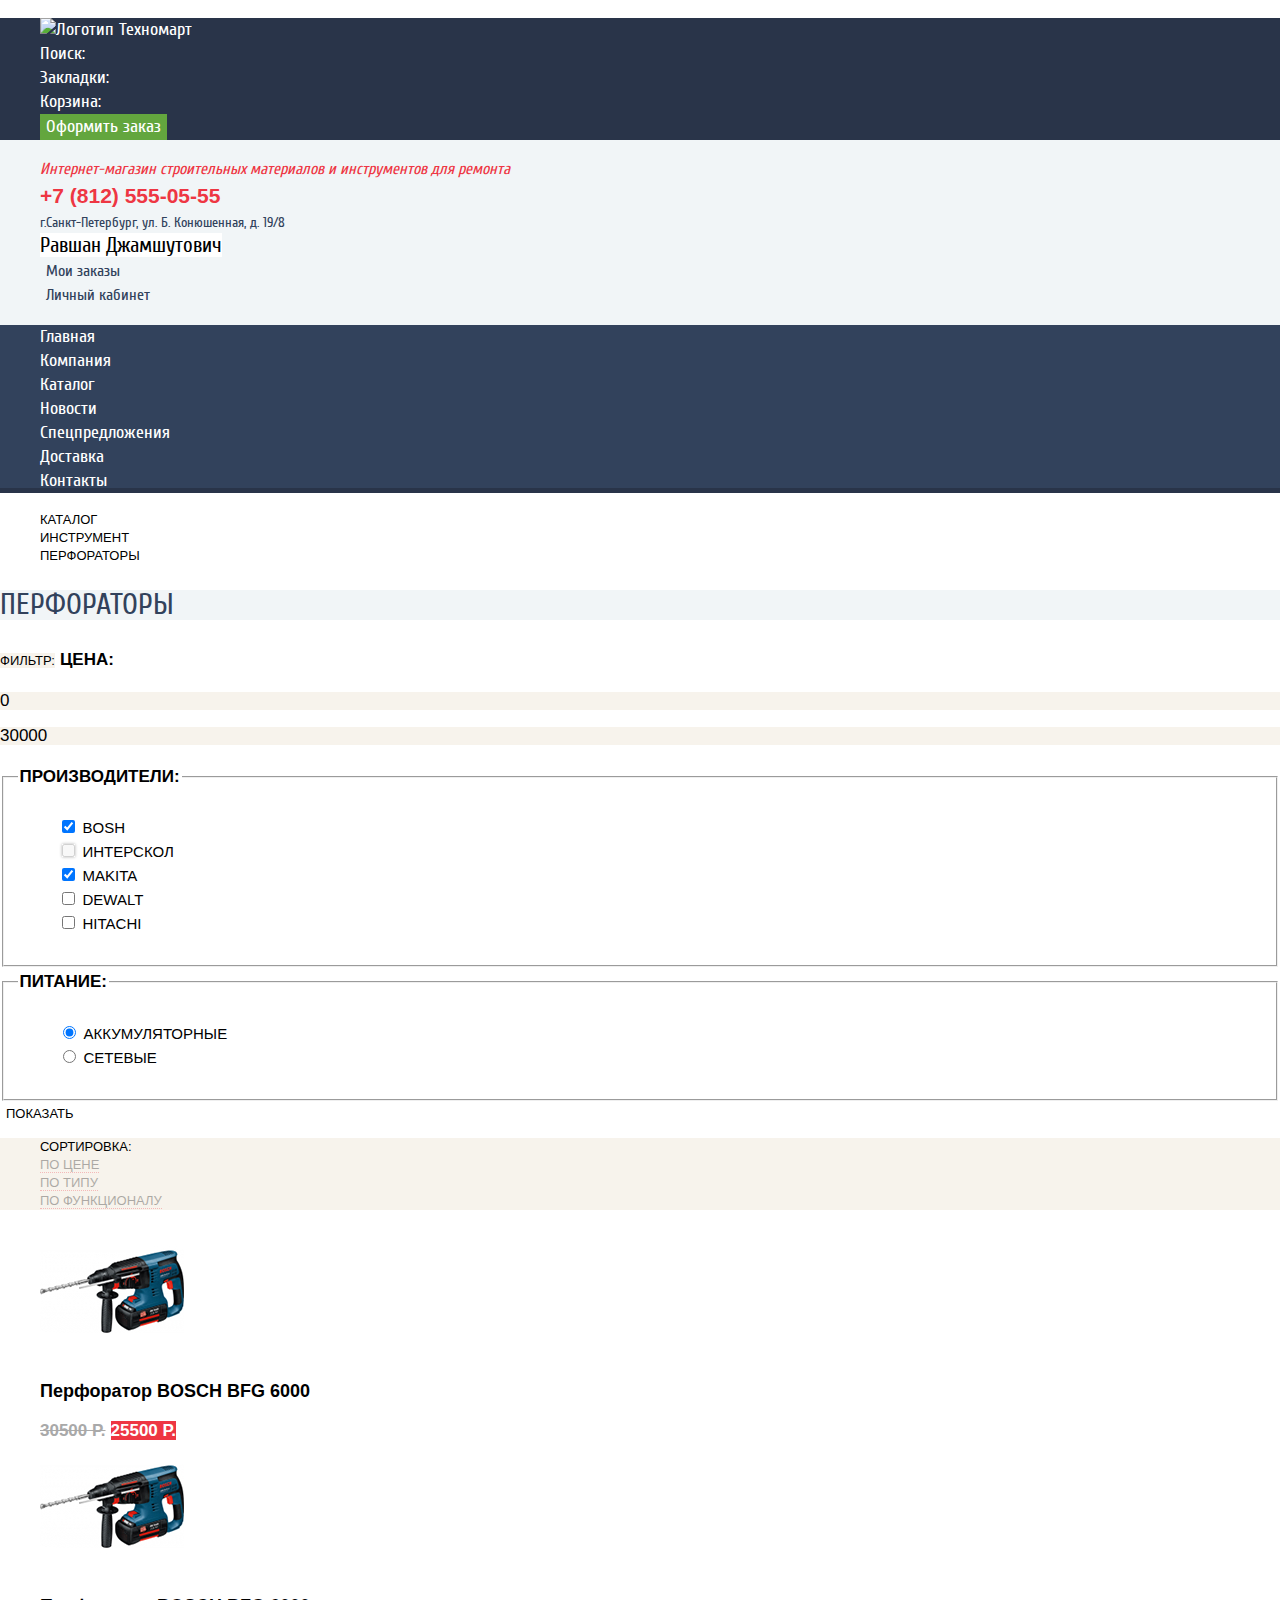
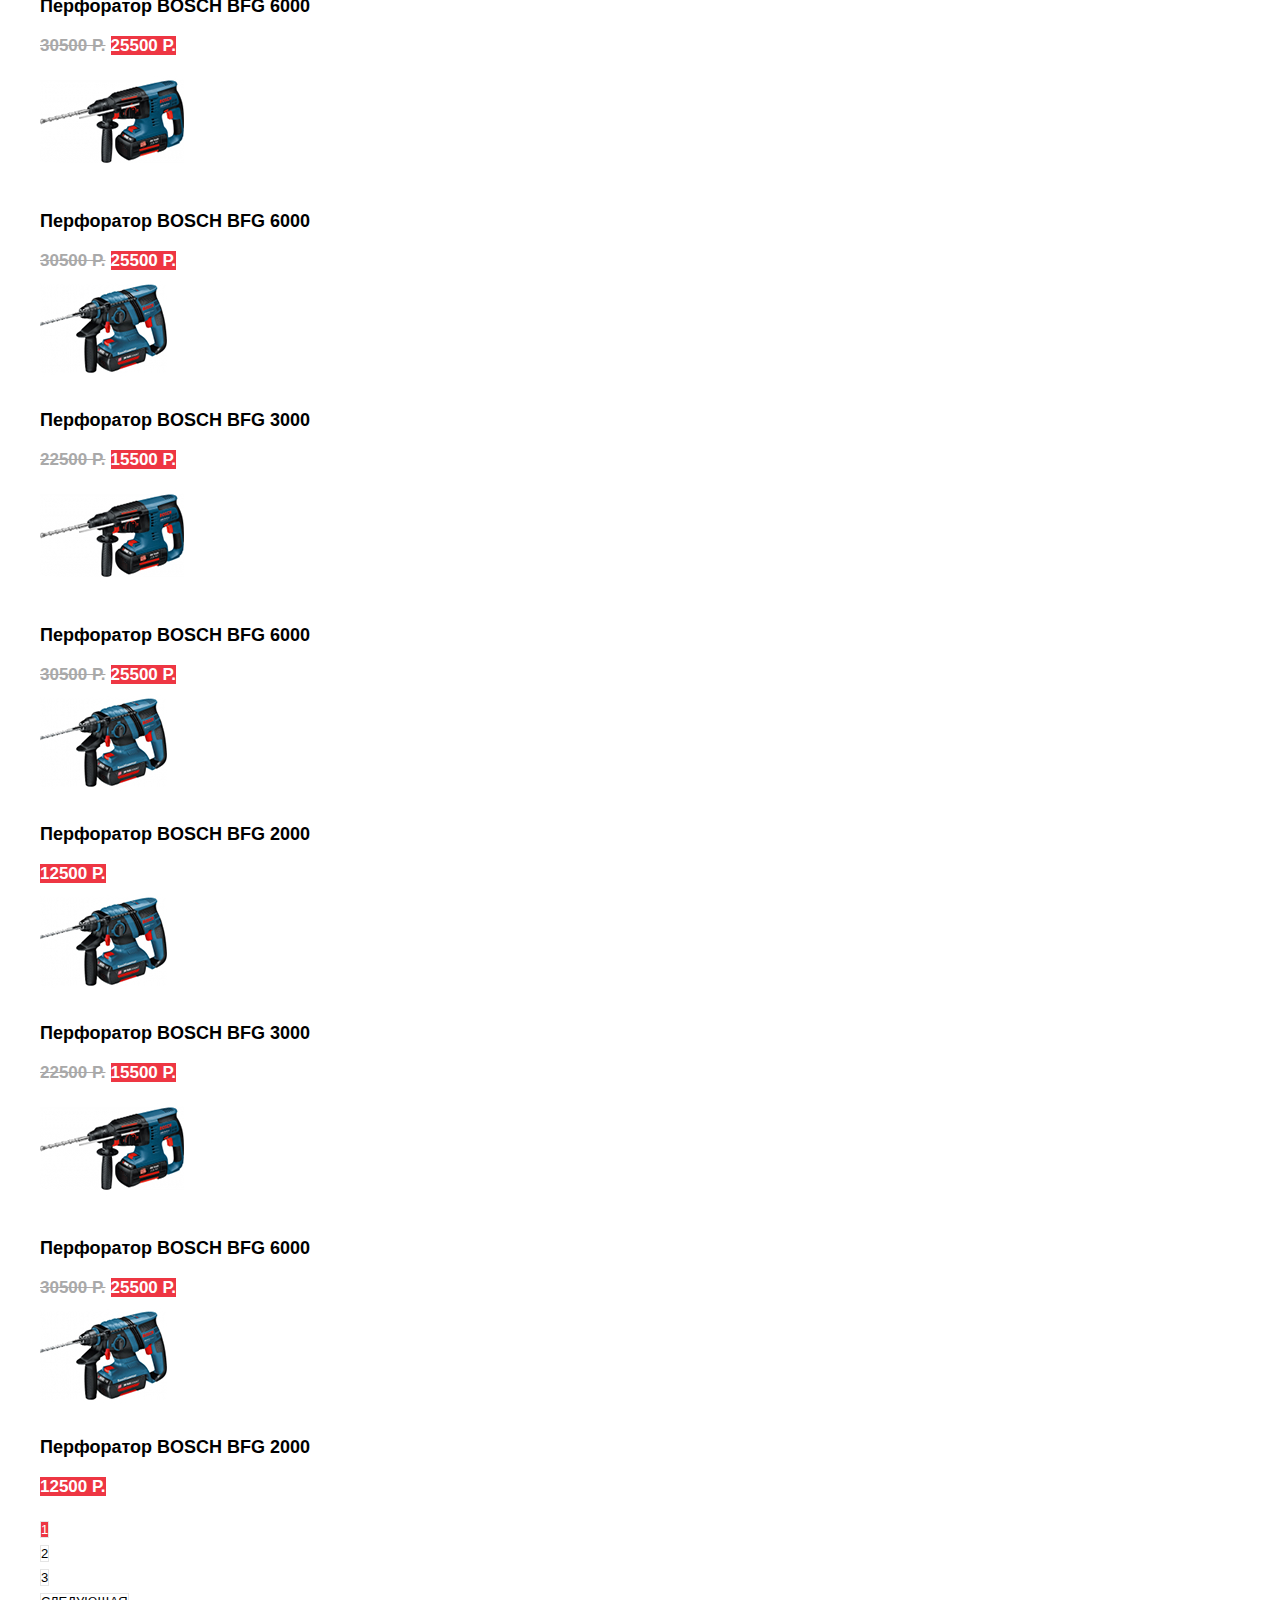
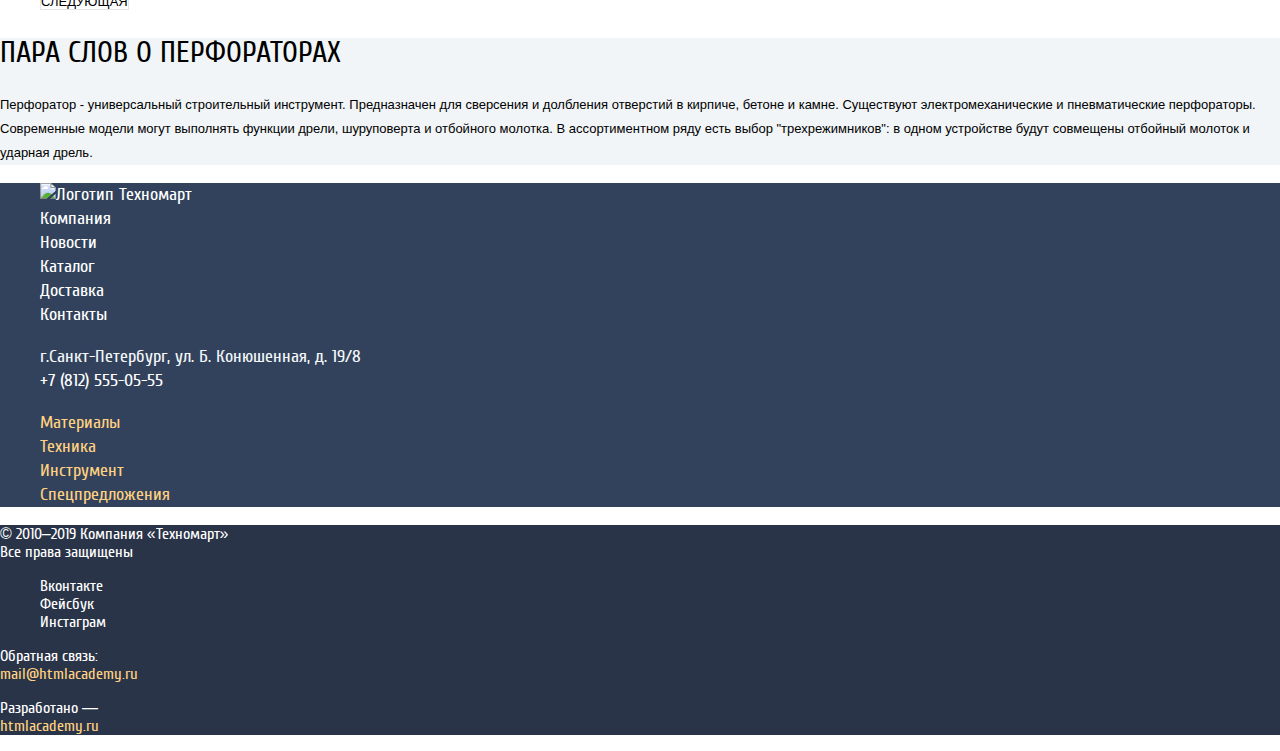
==== catalog.html @ b8cb2d2c "Добавляет классы и стилизирует страницы" ====
<!DOCTYPE html>
<html lang="ru">
	<head>
		<meta charset="utf-8">
		<title>Техномарт</title>
		<link rel="icon" href="favicon.ico">
		<link rel="icon" href="img/favicon/icon.svg" type="image/svg+xml">
		<link rel="apple-touch-icon" href="img/favicon/180.png">
		<link rel="manifest" href="manifest.webmanifest">
		<link rel="normalize.css" href="css/normalize.css">
		<link rel="stylesheet" href="css/style.css">	
	</head>
	<body class="page-body">
		<header class="main-header">
			<nav class="main-navigation">
				<ul>
					<li><a class="main-header-logo" href="index.html">
					<img src="https://via.placeholder.com/150x100" width="150" height="100" alt="Логотип Техномарт"></a></li>
					<li class="search">Поиск:</li>
					<li><a class="bookmarks" href="#">Закладки:</a></li>
					<li><a class="cart" href="#">Корзина:</a></li>
					<li><button class="checkout" type="button">Оформить заказ</button></li>
				</ul>
			</nav>
			<section>
				<ul>
					<li class="lead">Интернет-магазин строительных материалов и инструментов для ремонта</li>
					<li class="header-adress"><a class="contacts-phone" href="tel:+78125550555">+7 (812) 555-05-55</a><br>
					г.Санкт-Петербург, ул. Б. Конюшенная, д. 19/8</li>
					<li><span class="name">Равшан Джамшутович</span></li>
					<li><button class="menu-user" type="button">Мои заказы</button></li>
					<li><button class="menu-user" type="button">Личный кабинет</button></li>
				</ul>
			</section>
			<nav class="site-navigation">
				<ul>
					<li><a href="index.html">Главная</a></li>
					<li><a href="#">Компания</a></li>
					<li><a href="catalog.html">Каталог</a></li>
					<li><a href="#">Новости</a></li>
					<li><a href="#">Спецпредложения</a></li>
					<li><a href="#">Доставка</a></li>
					<li><a href="#">Контакты</a></li>	
				</ul>
			</nav> 		
		</header>
		<main>
			<ul class="breadcrumbs">
				<li><a href="index.html"></a></li>
				<li><a href="catalog.html">Каталог</a></li>
				<li><a href="catalog.html">Инструмент</a></li>
				<li>Перфораторы</li>
			</ul>
			<h2 class="breadcrumbs-heading">Перфораторы</h2>
			<section class="filter">
				<span class="filter-name">Фильтр:</span>
				<span class="filter-heading">Цена:</span>
			   
				<p class="filter-price-scale">0</p>
				<p class="filter-price-scale">30000</p>
				<form class="filter" method="get" action="https://echo.htmlacademy.ru">
					<fieldset>
						<legend class="filter-heading">Производители:</legend>
						<ul>
							<li class="filter-option filter-checkbox">
								<input class="filter-input-checkbox filter-input" type="checkbox" name="bosh" id="filter-bosh" checked>
								<label for="filter-bosh">Bosh</label>
							</li>
							<li class="filter-option filter-checkbox">
								<input class="filter-input-checkbox filter-input" disabled type="checkbox" name="interscol" id="filter-interscol">
								<label for="filter-interscol">Интерскол</label>
							</li>
							<li class="filter-option filter-checkbox">
								<input class="filter-input-checkbox filter-input" type="checkbox" name="makita" id="filter-makita" checked>
								<label for="filter-makita">Makita</label>
							</li>
							<li class="filter-option filter-checkbox">
								<input class="filter-input-checkbox filter-input" type="checkbox" name="dewalt" id="filter-dewalt">
								<label for="filter-dewalt">Dewalt</label>
							</li>
							<li class="filter-option filter-checkbox">
								<input class="filter-input-checkbox filter-input" type="checkbox" name="hitachi" id="filter-hitachi">
								<label for="filter-hitachi">Hitachi</label>
							</li>
						</ul>
					</fieldset>
					<fieldset>
						<legend class="filter-heading">Питание:</legend>
						<ul>
							<li class="filter-option filter-radio">
								<input class="filter-input-radio filter-input" type="radio" name="power" value="battery" id="filter-battery" checked>
								<label for="filter-battery">Аккумуляторные</label>
							</li>
							<li class="filter-option filter-radio">
								<input class="filter-input-radio filter-input" type="radio" name="power" value="mains-supply" id="filter-mains-supply">
								<label for="filter-mains-supply">Сетевые</label>
							</li>
						</ul>
					</fieldset>
					<button class="show-button" type="submit">Показать</button>
				</form> 
			</section>
			<section>
				<ul class="sorting">		
					<li><span>Сортировка:</span></li>
					<li><span class="sorting-price">По цене</span></li>
					<li><span class="sorting-type">По типу</span></li>
					<li><span class="sorting-type">По функционалу</span></li>
				</ul>
				<ul class="icon-list">
					<li class="icon-item">
						<a href="#">
							<img src="img/content/pb6000.jpg" width="144" height="128" alt="Перфоратор BOSCH  BFG 6000">
						</a>
						<p>Перфоратор BOSCH BFG 6000</p>
						<span class="price-old">30500 Р.</span>
						<span class="price-new">25500 Р.</span>
					</li>
					<li class="icon-item">
						<a href="#">
							<img src="img/content/pb6000.jpg" width="144" height="128" alt="Перфоратор BOSCH  BFG 6000">
						</a>
						<p>Перфоратор BOSCH BFG 6000</p>
						<span class="price-old">30500 Р.</span>
						<span class="price-new">25500 Р.</span>
					</li>		
					<li class="icon-item">
						<a href="#">
							<img src="img/content/pb6000.jpg" width="144" height="128" alt="Перфоратор BOSCH  BFG 6000">
						</a>
						<p>Перфоратор BOSCH BFG 6000</p>
						<span class="price-old">30500 Р.</span>
						<span class="price-new">25500 Р.</span>
					</li>
					<li class="icon-item">
						<a href="#">
							<img src="img/content/pb3000.jpg" width="127" height="112" alt="Перфоратор BOSCH  BFG 3000">
						</a>
						<p>Перфоратор BOSCH BFG 3000</p>
						<span class="price-old">22500 Р.</span>
						<span class="price-new">15500 Р.</span>
					</li>
					<li class="icon-item">
						<a href="#">
							<img src="img/content/pb6000.jpg" width="144" height="128" alt="Перфоратор BOSCH  BFG 6000">
						</a>
						<p>Перфоратор BOSCH BFG 6000</p>
						<span class="price-old">30500 Р.</span>
						<span class="price-new">25500 Р.</span>
					</li>
					<li class="icon-item">
						<a href="#">
							<img src="img/content/pb2000.jpg" width="127" height="112" alt="Перфоратор BOSCH  BFG 2000">
						</a>
						<p>Перфоратор BOSCH BFG 2000</p>
						<span class="price-new">12500 Р.</span>
					</li>
					<li class="icon-item">
						<a href="#">
							<img src="img/content/pb3000.jpg" width="127" height="112" alt="Перфоратор BOSCH  BFG 3000">
						</a>
						<p>Перфоратор BOSCH BFG 3000</p>
						<span class="price-old">22500 Р.</span>
						<span class="price-new">15500 Р.</span>
					</li>
					<li class="icon-item">
						<a href="#">
							<img src="img/content/pb6000.jpg" width="144" height="128" alt="Перфоратор BOSCH  BFG 6000">
						</a>
						<p>Перфоратор BOSCH BFG 6000</p>
						<span class="price-old">30500 Р.</span>
						<span class="price-new">25500 Р.</span>
					</li>
					<li class="icon-item">
						<a href="#">
							<img src="img/content/pb2000.jpg" width="127" height="112" alt="Перфоратор BOSCH  BFG 2000">
						</a>
						<p>Перфоратор BOSCH BFG 2000</p>
						<span class="price-new">12500 Р.</span>
					</li>
				</ul>
				<ul class="pagination">
					<li class="pagination-active"><a>1</a></li>
					<li><a href="#">2</a></li>
					<li><a href="#">3</a></li>
					<li><a href="#">Следующая</a></li>
				</ul>
			</section>
			<section class="features-perforator">
				<h2 class="features-item">Пара слов о перфораторах</h2>
				<p class="features-text">Перфоратор - универсальный строительный инструмент. Предназначен для сверсения и долбления отверстий в кирпиче, бетоне и камне. Существуют электромеханические и пневматические перфораторы. Современные модели могут выполнять функции дрели, шуруповерта и отбойного молотка. В ассортиментном ряду есть выбор "трехрежимников": в одном устройстве будут совмещены отбойный молоток и ударная дрель.</p>
			</section>	
		</main>  
		<footer class="main-footer">
			<section class="footer-menu">
				<ul class="footer-navigation">	
					<li><a class="main-header-logo" href="index.html"><img src="https://via.placeholder.com/150x100" width="150" height="100" alt="Логотип Техномарт"></a></li>
	 				<li><a href="#">Компания</a></li>
	 				<li><a href="#">Новости</a></li>
					<li><a href="catalog.html">Каталог</a></li>
					<li><a href="#">Доставка</a></li>
	 				<li><a href="#">Контакты</a></li>		
	 			</ul>		
				<ul class="footer-navigation">
					<li><p class="footer-adress">г.Санкт-Петербург, ул. Б. Конюшенная, д. 19/8<br>
						<a class="footer-phone" href="tel:+78125550555">+7 (812) 555-05-55</a></p></li>
					<li><a class="link-yellow" href="#">Материалы</a></li>
					<li><a class="link-yellow" href="#">Техника</a></li>
					<li><a class="link-yellow" href="#">Инструмент</a></li>		
					<li><a class="link-yellow" href="#">Спецпредложения</a></li>
				</ul>
			</section>
			<section class="footer-social">
				<p>© 2010–2019 Компания «Техномарт»<br> Все права защищены</p>	
				<ul>
					<li><a class="social-button" href="#">Вконтакте</a></li>
					<li><a class="social-button" href="#">Фейсбук</a></li>
					<li><a class="social-button" href="#">Инстаграм</a></li>
				</ul>
				<p>
					Обратная связь:<br>
					<a class="link-yellow" href="mail@htmlacademy.ru">mail@htmlacademy.ru</a>
				</p>
				<p>
					Разработано —<br>
					<a class="link-yellow" href="https://htmlacademy.ru">htmlacademy.ru</a>
				</p>
			</section>
		</footer>
	</body>
</html>
---- css/style.css ----
@font-face {
  font-family: "Cuprum";
  src: url("../fonts/cuprum.woff2") format("woff2"),
       url("../fonts/cuprum.woff") format("woff");
  font-weight: 400;
  font-style: normal;    
}

@font-face {
  font-family: "Cuprum";
  src: url("../fonts/cuprum-700.woff2") format("woff2"),
       url("../fonts/cuprum-700.woff") format("woff");
  font-weight: 700;
  font-style: normal;    
}

:root {
  --basic-black: #000000;
  --basic-white: #ffffff;
  --basic-gray: #888888;
  --basic-green: #63A63E;
  --basic-rose-red: #EE3643;
  --basic-blue: #3BBCE3;
  --basic-alice-blue: #F1F5F7;
  --basic-blue-blue: #293449;
  --light-gray: #C5C5C5; 
  --dark-blue-blue: #212A3A;
  --medium-blue-blue: #405069;
  --medium-blue: #32425C;
  --light-blue-blue: #C1C6CE;
  --light-brown: #FFD180;
  --medium-light-brown: #FFBF47;
  --medium-brown: #FFC047;
  --very-light-brown: #F9F5F0; 
  --very-brown: #F7F3EC;
  --medium-gray: #A9A9A9;
  --light-white: #F3F7F9;
  --dusty-rose: #DC91D8;
  --light-green: #8ED78F;

}

body {
  min-width: 960px;
  margin: 0;
  padding: 0;
  font-family: "Cuprum", Arial, sans-serif;
  font-size: 18px;
  line-height: 24px;
  font-weight: 400;
  color: var(--basic-black);
  background-color: var(--basic-white);
  background-image: url("../img/bg.jpg");
  background-position: top center;
  background-repeat: no-repeat;
}

a {
	text-decoration: none;
	color: var(--basic-white);
}

li {
  list-style: none;	
}

img {
  max-height: 100%;
  height: auto;
}

button {
  border: none;
  background-color: transparent;
  color: var(--basic-white);
  font-family: "Cuprum", Arial, sans-serif;
  font-size: 14px;
  line-height: 18px;
  text-transform: uppercase;
  font-weight: 400;
}

h2 {
  font-size: 30px;
  line-height: 30px;
  font-weight: 400;
  color: var(--medium-blue);
  text-transform: uppercase;
  
}

h3 {
  font-size: 24px;
  line-height: 30px;
  font-weight: 700;
  color: var(--basic-white);
}

h4 {
  font-size: 18px;
  line-height: 24px;
  font-weight: 400;
  color: var(--basic-white);
}

.checkout:hover {
  background-color: #5FBB2D;
}

.checkout:active {
  opacity: 0.5;
}

.lead {
  font-style: italic;
  font-size: 16px;
  line-height: 23px;
  color: var(--basic-rose-red);
}

.contacts-phone { 
  font-weight: 700;
  font-size: 21px;
  line-height: 30px;
  color: var(--basic-rose-red);
}

.header-adress {
  font-size: 14px;
  color: var(--medium-blue);
}

.login-link {
  font-size: 21px;
  line-height: 21px;
  color: var(--basic-black);
  text-transform: none; 
}

.carousel {
  text-transform: uppercase;
}

.icon-item p {
  font-family: "PT Sans", Arial, sans-serif;
  font-size: 18px;
  line-height: 20px;
  font-weight: 700;
  color: var(--basic-black);
}

.icon-item span {
  font-family: "PT Sans", Arial, sans-serif;
  font-size: 17px;
  line-height: 18px;
  font-weight: 700;
  text-transform: uppercase;
}

.price-old {
  color: var(--medium-gray);
  text-decoration-line: line-through;
}

.price-new {
  color: var(--basic-white);
  background-color: var(--basic-rose-red);
}

.features-perforator {
  background-color: var(--basic-alice-blue);
}

.features-item {
  color: var(--basic-black);
}

.features-text {
  font-family: "PT Sans", Arial, sans-serif;
  font-weight: 400;
  font-size: 13px;
  line-height: 24px;
  color: var(--basic-black);
}

.features-button button {
  font-weight: 700;
  font-size: 21px;
  line-height: 30px;
  text-transform: none;
  background-color: var(--medium-blue);
}

.features-button button:hover {
  background-color: var(--basic-blue-blue);
}

.features-button button:active {
  color: var(--medium-blue);
  background-color: var(--basic-white);
}

.features-item-item {
  color: var(--basic-black);
}

.footer-adress {
  color: var(--light-white);
}

.link-yellow {
  color: var(--light-brown);
}

.footer-social .link-yellow:hover {
  text-decoration: underline;
}

.footer-social .link-yellow:active {
  color: var(--basic-rose-red);
  text-decoration: none;
}

.footer-social {
  font-size: 16px;
  line-height: 18px;
  color: var(--basic-white);
  background-color: var(--basic-blue-blue);
}

.name {
  font-size: 21px;
  line-height: 21px;
  background-color: var(--basic-white);
}

.name:active {
color: var(--light-gray);
}

.menu-user {
  font-size: 16px;
  line-height: 18px;
  color: var(--medium-blue);
  text-transform: none;
}

.breadcrumbs a,
.breadcrumbs {
  font-family: "PT Sans", Arial, sans-serif;
  font-size: 13px;
  line-height: 18px;
  color: var(--basic-black);
  text-transform: uppercase;
}

.filter-name {
  font-family: "PT Sans", Arial, sans-serif;
  font-size: 13px;
  line-height: 18px;
  color: var(--basic-black);
  text-transform: uppercase;
  background-color: var(--very-brown);
}

.filter-heading {
  font-family: "PT Sans", Arial, sans-serif;
  font-weight: 700;
  font-size: 17px;
  line-height: 30px;
  color: var(--basic-black);
  text-transform: uppercase;
}

.filter-price-scale {
  font-family: "PT Sans", Arial, sans-serif;
  font-size: 17px;
  line-height: 18px;
  color: var(--basic-black);
  text-transform: uppercase;
  background-color: var(--very-brown)
}

.filter-option label {
  font-family: "PT Sans", Arial, sans-serif;
  font-size: 15px;
  line-height: 19px;
  color: var(--basic-black);
  text-transform: uppercase;
}

.show-button {
  font-family: "PT Sans", Arial, sans-serif;
  font-size: 13px;
  line-height: 18px;
  color: var(--basic-black);
  text-transform: uppercase;
}

.sorting {
  font-family: "PT Sans", Arial, sans-serif;
  font-size: 13px;
  line-height: 18px;
  color: var(--basic-black);
  text-transform: uppercase;
  background-color: var(--very-brown);
}

.sorting-price:hover,
.sorting-type:hover {
  color: var(--basic-black);
  border-bottom: 1px solid var(--basic-rose-red);
  opacity: 1;
}

.sorting-price:active,
.sorting-type:active {
  color: var(--basic-rose-red);
  opacity: 1;
}

.sorting-price,
.sorting-type {
  border-bottom: 1px dotted var(--basic-rose-red);
  opacity: 0.3;
}

.pagination a {
  font-family: "PT Sans", Arial, sans-serif;
  font-size: 13px;
  line-height: 18px;
  color: var(--basic-black);
  text-transform: uppercase;
  border: 1px solid #E5E5E5;

}

.pagination-active a {
  color: var(--basic-white);
  background-color: var(--basic-rose-red);

}

.pagination a:hover {
  border: 1px solid #C5C5C5
}

.pagination a:active {
  border: 1px solid var(--basic-rose-red);

}


.main-header {
  background-color: var(--basic-alice-blue);
}

.main-navigation {
  background-color: var(--basic-blue-blue);
}

.site-navigation {
  background-color: var(--medium-blue);
  box-shadow: inset 0px -5px 0px var(--basic-blue-blue);
}

.site-navigation a:hover {
  background-color: var(--basic-blue-blue);
}

.site-navigation a:active {
  opacity: 0.5;
}

.search {
  color: var(--basic-white);
}

.red-button {
  background-color: var(--basic-rose-red); 
}

.red-button:hover {
  background-color: #CA2C37; 
}

.avatar-list .red-button:hover {
  background-color: #CA2C37;
}

.red-button:active {
  background-color: #BA2732; 
}

.avatar-list .red-button:active {
  background-color: #BA2732;
}

.checkout {
  font-size: 18px;
  line-height: 24px;
  text-transform: none;
  background-color: var(--basic-green);
}

.avatar-list button {
  background-color: rgba(255, 255, 255, 0.3);
}

.avatar-list button:hover {
  background-color: rgba(197, 197, 197, 0.3);
}

.avatar-list button:active {
  background-color: rgba(169, 169, 169, 0.3);
}
.avatar-materials {
  background-color: var(--medium-light-brown);
}

.avatar-tool {
  background-color: var(--basic-blue);
}

.avatar-equipment {
  background-color: var(--dusty-rose);
}

.avatar-list .red-button {
  background-color: var(--basic-rose-red);
}

.avatar-perforators {
  background-color: rgba(0, 0, 0, 0.25);
}

.avatar-discounts {
  background-color: var(--light-green);
}

.avatar-delivery {
  background-color: var(--medium-light-brown);
}

.icon-head {
  background-color: var(--very-light-brown);
}

.features-list {
  background-color: var(--basic-alice-blue); 
}

.footer-menu {
  background-color: var(--medium-blue);
}

.footer-menu a:hover {
  text-decoration: underline;
}

.footer-menu a:active {
  opacity: 0.5;
  text-decoration: none;
}

.footer-navigation .footer-phone:hover,
.footer-navigation .footer-phone:active {
  text-decoration: none;
  opacity: 1;
}

.breadcrumbs-heading {
  background-color: var(--basic-alice-blue);
}

/*Style guide*/

.bookmarks:active,
.cart:active {
  background-color: #161D29;
  opacity: 0.5;
}

.features-text {
  font-family: "PT Sans", Arial, sans-serif;
  font-size: 13px;
  line-height: 24px;
  font-weight: 400;
}

.login-link {
  background: none;
  border: none;
}

.login-link:hover,
.menu-user:hover {
  color: var(--basic-rose-red);
}

.login-link:active,
.menu-user:active {
  color: var(--light-gray);
}

.icon-item:hover {
  box-shadow: 0 0 10px rgba(0,0,0,0.5);
}

.logo-list li:hover {
  box-shadow: 0 0 10px rgba(0,0,0,0.5);
}

.logo-list li:active {
  box-shadow: 0 0 10px rgba(0,0,0,0.5);
  opacity: 0.5;
}

input:disabled {
  background-color: : 1px solid #B5B5B5;
  box-shadow: 0 0 3px #B5B5B5;
}
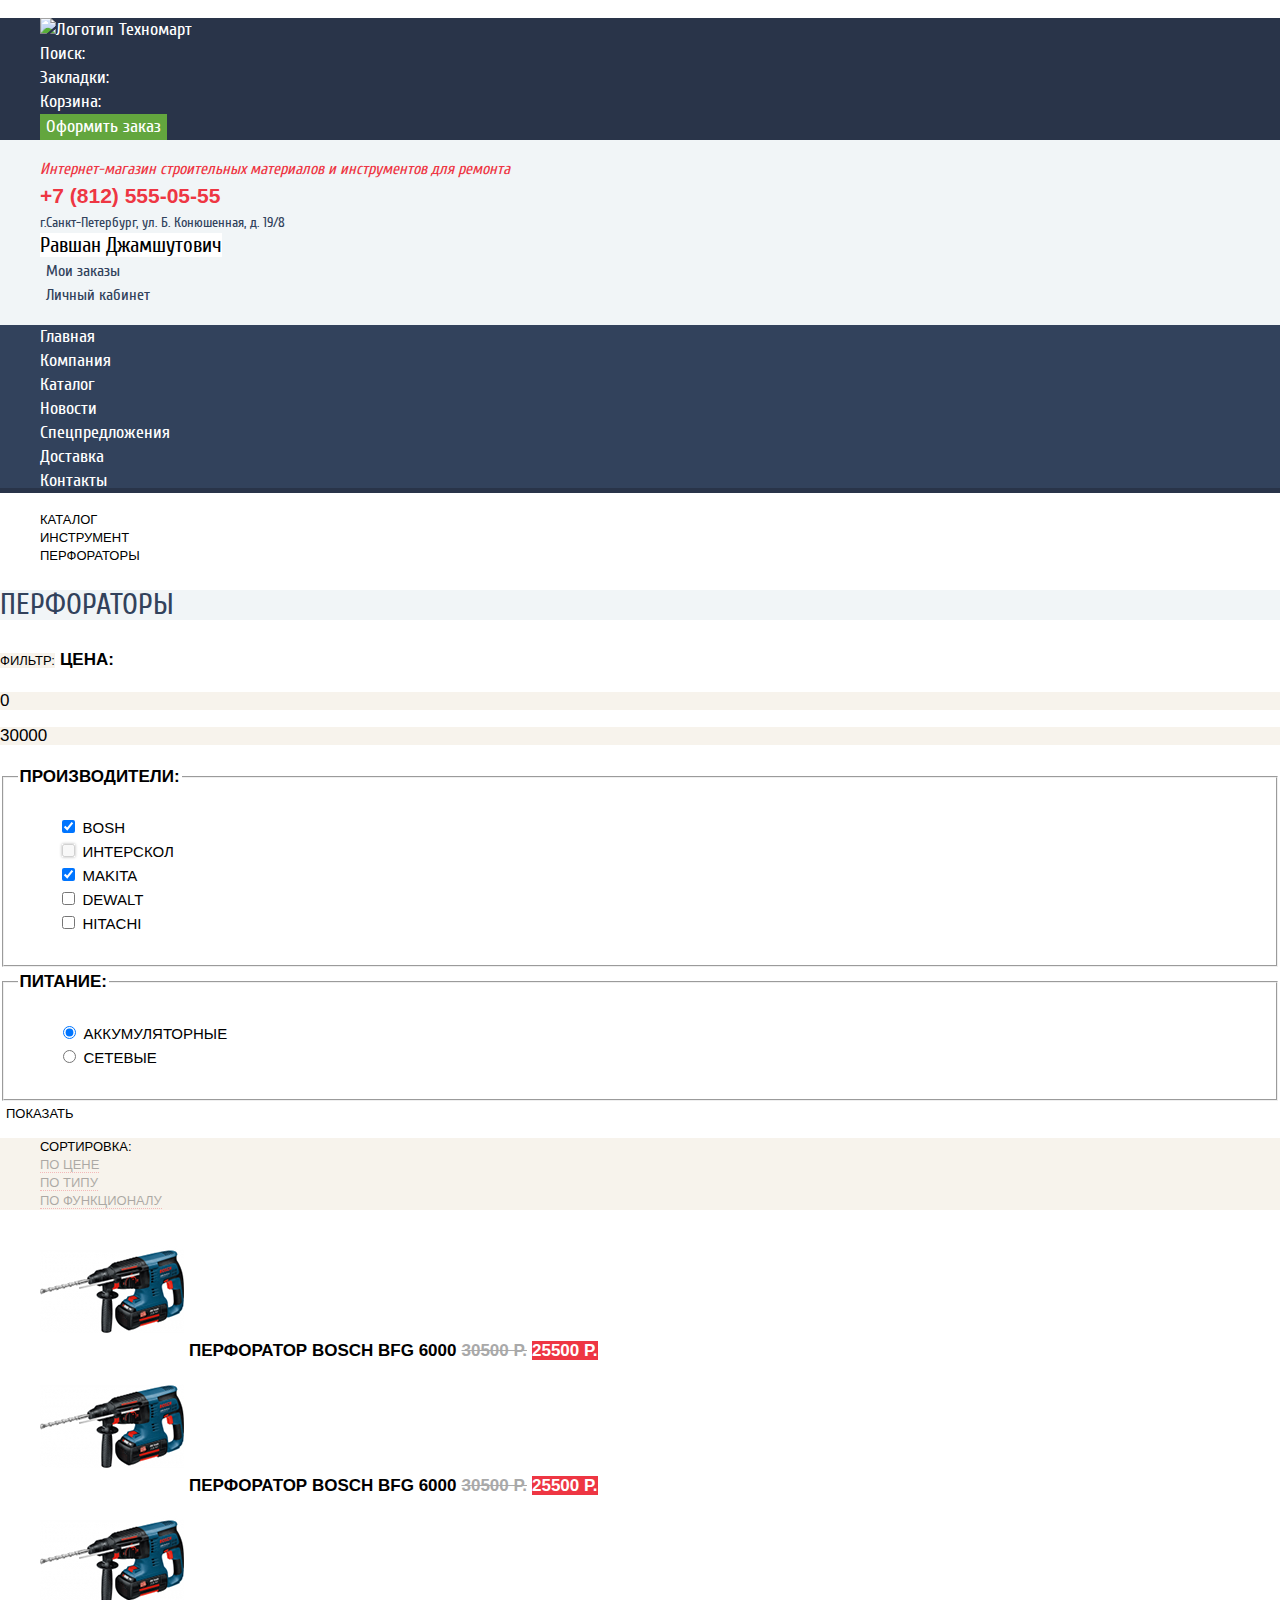
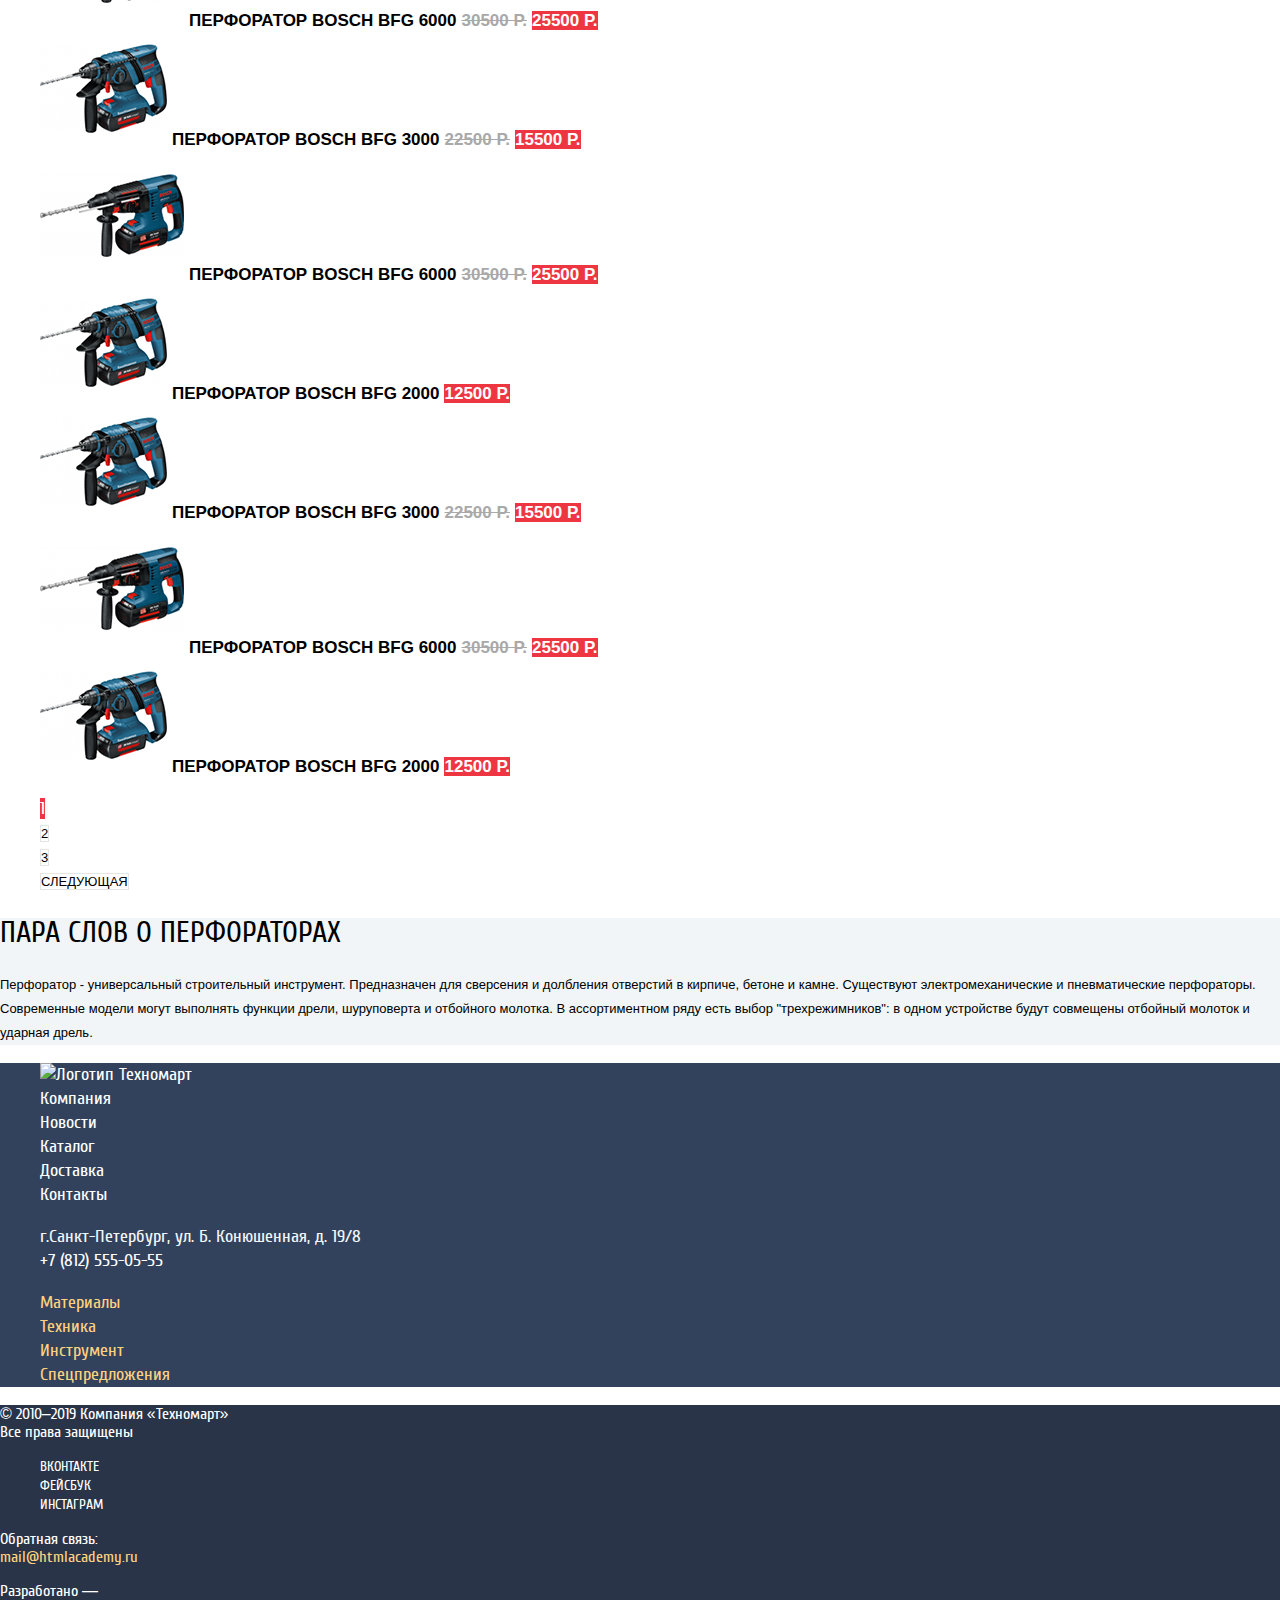
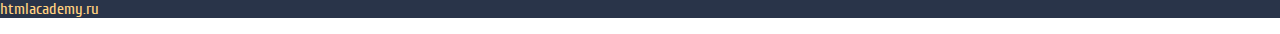
==== commit 57d001ec: "Правки задания №4" ====
--- a/catalog.html
+++ b/catalog.html
@@ -19,39 +19,39 @@
 					<li class="search">Поиск:</li>
 					<li><a class="bookmarks" href="#">Закладки:</a></li>
 					<li><a class="cart" href="#">Корзина:</a></li>
-					<li><button class="checkout" type="button">Оформить заказ</button></li>
+					<li><button class="checkout button" type="button">Оформить заказ</button></li>
 				</ul>
 			</nav>
 			<section>
 				<ul>
 					<li class="lead">Интернет-магазин строительных материалов и инструментов для ремонта</li>
-					<li class="header-adress"><a class="contacts-phone" href="tel:+78125550555">+7 (812) 555-05-55</a><br>
+					<li class="header-address"><a class="contacts-phone" href="tel:+78125550555">+7 (812) 555-05-55</a><br>
 					г.Санкт-Петербург, ул. Б. Конюшенная, д. 19/8</li>
 					<li><span class="name">Равшан Джамшутович</span></li>
-					<li><button class="menu-user" type="button">Мои заказы</button></li>
-					<li><button class="menu-user" type="button">Личный кабинет</button></li>
+					<li><button class="menu-user button" type="button">Мои заказы</button></li>
+					<li><button class="menu-user button" type="button">Личный кабинет</button></li>
 				</ul>
 			</section>
 			<nav class="site-navigation">
 				<ul>
-					<li><a href="index.html">Главная</a></li>
-					<li><a href="#">Компания</a></li>
-					<li><a href="catalog.html">Каталог</a></li>
-					<li><a href="#">Новости</a></li>
-					<li><a href="#">Спецпредложения</a></li>
-					<li><a href="#">Доставка</a></li>
-					<li><a href="#">Контакты</a></li>	
+					<li><a class="site-navigation-head" href="index.html">Главная</a></li>
+					<li><a class="site-navigation-head" href="#">Компания</a></li>
+					<li><a class="site-navigation-head" href="catalog.html">Каталог</a></li>
+					<li><a class="site-navigation-head" href="#">Новости</a></li>
+					<li><a class="site-navigation-head" href="#">Спецпредложения</a></li>
+					<li><a class="site-navigation-head" href="#">Доставка</a></li>
+					<li><a class="site-navigation-head" href="#">Контакты</a></li>	
 				</ul>
 			</nav> 		
 		</header>
 		<main>
 			<ul class="breadcrumbs">
-				<li><a href="index.html"></a></li>
-				<li><a href="catalog.html">Каталог</a></li>
-				<li><a href="catalog.html">Инструмент</a></li>
+				<li><a class="breadcrumbs-items" href="index.html"></a></li>
+				<li><a class="breadcrumbs-items" href="catalog.html">Каталог</a></li>
+				<li><a class="breadcrumbs-items" href="catalog.html">Инструмент</a></li>
 				<li>Перфораторы</li>
 			</ul>
-			<h2 class="breadcrumbs-heading">Перфораторы</h2>
+			<h2 class="breadcrumbs-heading heading-second">Перфораторы</h2>
 			<section class="filter">
 				<span class="filter-name">Фильтр:</span>
 				<span class="filter-heading">Цена:</span>
@@ -97,7 +97,7 @@
 							</li>
 						</ul>
 					</fieldset>
-					<button class="show-button" type="submit">Показать</button>
+					<button class="show-button button" type="submit">Показать</button>
 				</form> 
 			</section>
 			<section>
@@ -109,122 +109,104 @@
 				</ul>
 				<ul class="icon-list">
 					<li class="icon-item">
-						<a href="#">
-							<img src="img/content/pb6000.jpg" width="144" height="128" alt="Перфоратор BOSCH - BFG 6000">
-						</a>
-						<p>Перфоратор BOSCH BFG 6000</p>
-						<span class="price-old">30500 Р.</span>
-						<span class="price-new">25500 Р.</span>
-					</li>
-					<li class="icon-item">
-						<a href="#">
-							<img src="img/content/pb6000.jpg" width="144" height="128" alt="Перфоратор BOSCH - BFG 6000">
-						</a>
-						<p>Перфоратор BOSCH BFG 6000</p>
+							<img src="img/content/pb6000.jpg" width="144" height="128" alt="Перфоратор BOSCH + BFG 6000">
+						<span class="icon-title">Перфоратор BOSCH BFG 6000</span>
+						<span class="price-old">30500 Р.</span>
+						<span class="price-new">25500 Р.</span>
+					</li>
+					<li class="icon-item">
+							<img src="img/content/pb6000.jpg" width="144" height="128" alt="Перфоратор BOSCH + BFG 6000">
+						<span class="icon-title">Перфоратор BOSCH BFG 6000</span>
 						<span class="price-old">30500 Р.</span>
 						<span class="price-new">25500 Р.</span>
 					</li>		
 					<li class="icon-item">
-						<a href="#">
-							<img src="img/content/pb6000.jpg" width="144" height="128" alt="Перфоратор BOSCH - BFG 6000">
-						</a>
-						<p>Перфоратор BOSCH BFG 6000</p>
-						<span class="price-old">30500 Р.</span>
-						<span class="price-new">25500 Р.</span>
-					</li>
-					<li class="icon-item">
-						<a href="#">
+							<img src="img/content/pb6000.jpg" width="144" height="128" alt="Перфоратор BOSCH + BFG 6000">
+						<span class="icon-title">Перфоратор BOSCH BFG 6000</span>
+						<span class="price-old">30500 Р.</span>
+						<span class="price-new">25500 Р.</span>
+					</li>
+					<li class="icon-item">
 							<img src="img/content/pb3000.jpg" width="127" height="112" alt="Перфоратор BOSCH   BFG 3000">
-						</a>
-						<p>Перфоратор BOSCH BFG 3000</p>
+						<span class="icon-title">Перфоратор BOSCH BFG 3000</span>
 						<span class="price-old">22500 Р.</span>
 						<span class="price-new">15500 Р.</span>
 					</li>
 					<li class="icon-item">
-						<a href="#">
-							<img src="img/content/pb6000.jpg" width="144" height="128" alt="Перфоратор BOSCH - BFG 6000">
-						</a>
-						<p>Перфоратор BOSCH BFG 6000</p>
-						<span class="price-old">30500 Р.</span>
-						<span class="price-new">25500 Р.</span>
-					</li>
-					<li class="icon-item">
-						<a href="#">
+							<img src="img/content/pb6000.jpg" width="144" height="128" alt="Перфоратор BOSCH + BFG 6000">
+						<span class="icon-title">Перфоратор BOSCH BFG 6000</span>
+						<span class="price-old">30500 Р.</span>
+						<span class="price-new">25500 Р.</span>
+					</li>
+					<li class="icon-item">
 							<img src="img/content/pb2000.jpg" width="127" height="112" alt="Перфоратор BOSCH   BFG 2000">
-						</a>
-						<p>Перфоратор BOSCH BFG 2000</p>
+						<span class="icon-title">Перфоратор BOSCH BFG 2000</span>
 						<span class="price-new">12500 Р.</span>
 					</li>
 					<li class="icon-item">
-						<a href="#">
 							<img src="img/content/pb3000.jpg" width="127" height="112" alt="Перфоратор BOSCH   BFG 3000">
-						</a>
-						<p>Перфоратор BOSCH BFG 3000</p>
+						<span class="icon-title">Перфоратор BOSCH BFG 3000</span>
 						<span class="price-old">22500 Р.</span>
 						<span class="price-new">15500 Р.</span>
 					</li>
 					<li class="icon-item">
-						<a href="#">
-							<img src="img/content/pb6000.jpg" width="144" height="128" alt="Перфоратор BOSCH - BFG 6000">
-						</a>
-						<p>Перфоратор BOSCH BFG 6000</p>
-						<span class="price-old">30500 Р.</span>
-						<span class="price-new">25500 Р.</span>
-					</li>
-					<li class="icon-item">
-						<a href="#">
+							<img src="img/content/pb6000.jpg" width="144" height="128" alt="Перфоратор BOSCH + BFG 6000">
+						<span class="icon-title">Перфоратор BOSCH BFG 6000</span>
+						<span class="price-old">30500 Р.</span>
+						<span class="price-new">25500 Р.</span>
+					</li>
+					<li class="icon-item">
 							<img src="img/content/pb2000.jpg" width="127" height="112" alt="Перфоратор BOSCH   BFG 2000">
-						</a>
-						<p>Перфоратор BOSCH BFG 2000</p>
+						<span class="icon-title">Перфоратор BOSCH BFG 2000</span>
 						<span class="price-new">12500 Р.</span>
 					</li>
 				</ul>
 				<ul class="pagination">
-					<li class="pagination-active"><a>1</a></li>
-					<li><a href="#">2</a></li>
-					<li><a href="#">3</a></li>
-					<li><a href="#">Следующая</a></li>
+					<li><a class="pagination-active">1</a></li>
+					<li><a class="pagination-page" href="#">2</a></li>
+					<li><a class="pagination-page" href="#">3</a></li>
+					<li><a class="pagination-page" href="#">Следующая</a></li>
 				</ul>
 			</section>
 			<section class="features-perforator">
-				<h2 class="features-item">Пара слов о перфораторах</h2>
+				<h2 class="features-item heading-second">Пара слов о перфораторах</h2>
 				<p class="features-text">Перфоратор - универсальный строительный инструмент. Предназначен для сверсения и долбления отверстий в кирпиче, бетоне и камне. Существуют электромеханические и пневматические перфораторы. Современные модели могут выполнять функции дрели, шуруповерта и отбойного молотка. В ассортиментном ряду есть выбор "трехрежимников": в одном устройстве будут совмещены отбойный молоток и ударная дрель.</p>
 			</section>	
 		</main>  
 		<footer class="main-footer">
 			<section class="footer-menu">
 				<ul class="footer-navigation">	
-					<li><a class="main-header-logo" href="index.html"><img src="https://via.placeholder.com/150x100" width="150" height="100" alt="Логотип Техномарт"></a></li>
-	 				<li><a href="#">Компания</a></li>
-	 				<li><a href="#">Новости</a></li>
-					<li><a href="catalog.html">Каталог</a></li>
-					<li><a href="#">Доставка</a></li>
-	 				<li><a href="#">Контакты</a></li>		
+					<li><a class="main-header-logo footer-menu-link" href="index.html"><img src="https://via.placeholder.com/150x100" width="150" height="100" alt="Логотип Техномарт"></a></li>
+	 				<li><a class="footer-menu-link" href="#">Компания</a></li>
+	 				<li><a class="footer-menu-link" href="#">Новости</a></li>
+					<li><a class="footer-menu-link" href="catalog.html">Каталог</a></li>
+					<li><a class="footer-menu-link" href="#">Доставка</a></li>
+	 				<li><a class="footer-menu-link" href="#">Контакты</a></li>		
 	 			</ul>		
 				<ul class="footer-navigation">
-					<li><p class="footer-adress">г.Санкт-Петербург, ул. Б. Конюшенная, д. 19/8<br>
-						<a class="footer-phone" href="tel:+78125550555">+7 (812) 555-05-55</a></p></li>
-					<li><a class="link-yellow" href="#">Материалы</a></li>
-					<li><a class="link-yellow" href="#">Техника</a></li>
-					<li><a class="link-yellow" href="#">Инструмент</a></li>		
-					<li><a class="link-yellow" href="#">Спецпредложения</a></li>
+					<li><p class="footer-address">г.Санкт-Петербург, ул. Б. Конюшенная, д. 19/8<br>
+						<a class="footer-phone footer-menu-link" href="tel:+78125550555">+7 (812) 555-05-55</a></p></li>
+					<li><a class="link-yellow footer-menu-link" href="#">Материалы</a></li>
+					<li><a class="link-yellow footer-menu-link" href="#">Техника</a></li>
+					<li><a class="link-yellow footer-menu-link" href="#">Инструмент</a></li>		
+					<li><a class="link-yellow footer-menu-link" href="#">Спецпредложения</a></li>
 				</ul>
 			</section>
 			<section class="footer-social">
 				<p>© 2010–2019 Компания «Техномарт»<br> Все права защищены</p>	
 				<ul>
-					<li><a class="social-button" href="#">Вконтакте</a></li>
-					<li><a class="social-button" href="#">Фейсбук</a></li>
-					<li><a class="social-button" href="#">Инстаграм</a></li>
+					<li><a class="social-button button" href="#">Вконтакте</a></li>
+					<li><a class="social-button button" href="#">Фейсбук</a></li>
+					<li><a class="social-button button" href="#">Инстаграм</a></li>
 				</ul>
 				<p>
 					Обратная связь:<br>
--- a/css/style.css
+++ b/css/style.css
@@ -69,7 +69,7 @@
   height: auto;
 }
 
-button {
+.button {
   border: none;
   background-color: transparent;
   color: var(--basic-white);
@@ -80,7 +80,7 @@
   font-weight: 400;
 }
 
-h2 {
+.heading-second {
   font-size: 30px;
   line-height: 30px;
   font-weight: 400;
@@ -89,14 +89,14 @@
   
 }
 
-h3 {
+.heading-third {
   font-size: 24px;
   line-height: 30px;
   font-weight: 700;
   color: var(--basic-white);
 }
 
-h4 {
+.heading-fourth {
   font-size: 18px;
   line-height: 24px;
   font-weight: 400;
@@ -125,7 +125,7 @@
   color: var(--basic-rose-red);
 }
 
-.header-adress {
+.header-address {
   font-size: 14px;
   color: var(--medium-blue);
 }
@@ -141,7 +141,7 @@
   text-transform: uppercase;
 }
 
-.icon-item p {
+.icon-title {
   font-family: "PT Sans", Arial, sans-serif;
   font-size: 18px;
   line-height: 20px;
@@ -204,7 +204,7 @@
   color: var(--basic-black);
 }
 
-.footer-adress {
+.footer-address {
   color: var(--light-white);
 }
 
@@ -245,7 +245,7 @@
   text-transform: none;
 }
 
-.breadcrumbs a,
+.breadcrumbs-items,
 .breadcrumbs {
   font-family: "PT Sans", Arial, sans-serif;
   font-size: 13px;
@@ -325,7 +325,7 @@
   opacity: 0.3;
 }
 
-.pagination a {
+.pagination-page {
   font-family: "PT Sans", Arial, sans-serif;
   font-size: 13px;
   line-height: 18px;
@@ -335,21 +335,30 @@
 
 }
 
-.pagination-active a {
+.pagination-active {
   color: var(--basic-white);
   background-color: var(--basic-rose-red);
-
-}
-
-.pagination a:hover {
-  border: 1px solid #C5C5C5
-}
-
-.pagination a:active {
+}
+
+.pagination-active:hover {
+  border: 1px solid #C5C5C5;
+  color: var(--basic-black);
+  background-color: var(--basic-white);
+}
+
+.pagination-active:active {
+  border: 1px solid #EE3643;
+  color: var(--basic-black);
+  background-color: var(--basic-white);
+}
+
+.pagination-page:hover {
+  border: 1px solid #C5C5C5;
+}
+
+.pagination-page:active {
   border: 1px solid var(--basic-rose-red);
-
-}
-
+}
 
 .main-header {
   background-color: var(--basic-alice-blue);
@@ -364,11 +373,11 @@
   box-shadow: inset 0px -5px 0px var(--basic-blue-blue);
 }
 
-.site-navigation a:hover {
+.site-navigation-head:hover {
   background-color: var(--basic-blue-blue);
 }
 
-.site-navigation a:active {
+.site-navigation-head:active {
   opacity: 0.5;
 }
 
@@ -403,15 +412,15 @@
   background-color: var(--basic-green);
 }
 
-.avatar-list button {
+.avatar-list {
   background-color: rgba(255, 255, 255, 0.3);
 }
 
-.avatar-list button:hover {
+.avatar-list:hover {
   background-color: rgba(197, 197, 197, 0.3);
 }
 
-.avatar-list button:active {
+.avatar-list:active {
   background-color: rgba(169, 169, 169, 0.3);
 }
 .avatar-materials {
@@ -454,11 +463,11 @@
   background-color: var(--medium-blue);
 }
 
-.footer-menu a:hover {
+.footer-menu-link:hover {
   text-decoration: underline;
 }
 
-.footer-menu a:active {
+.footer-menu-link:active {
   opacity: 0.5;
   text-decoration: none;
 }
@@ -504,14 +513,14 @@
 }
 
 .icon-item:hover {
+  box-shadow:0 0 3px 3px rgba(0,0,0,0.5);
+}
+
+.logo-list:hover {
   box-shadow: 0 0 10px rgba(0,0,0,0.5);
 }
 
-.logo-list li:hover {
-  box-shadow: 0 0 10px rgba(0,0,0,0.5);
-}
-
-.logo-list li:active {
+.logo-list:active {
   box-shadow: 0 0 10px rgba(0,0,0,0.5);
   opacity: 0.5;
 }
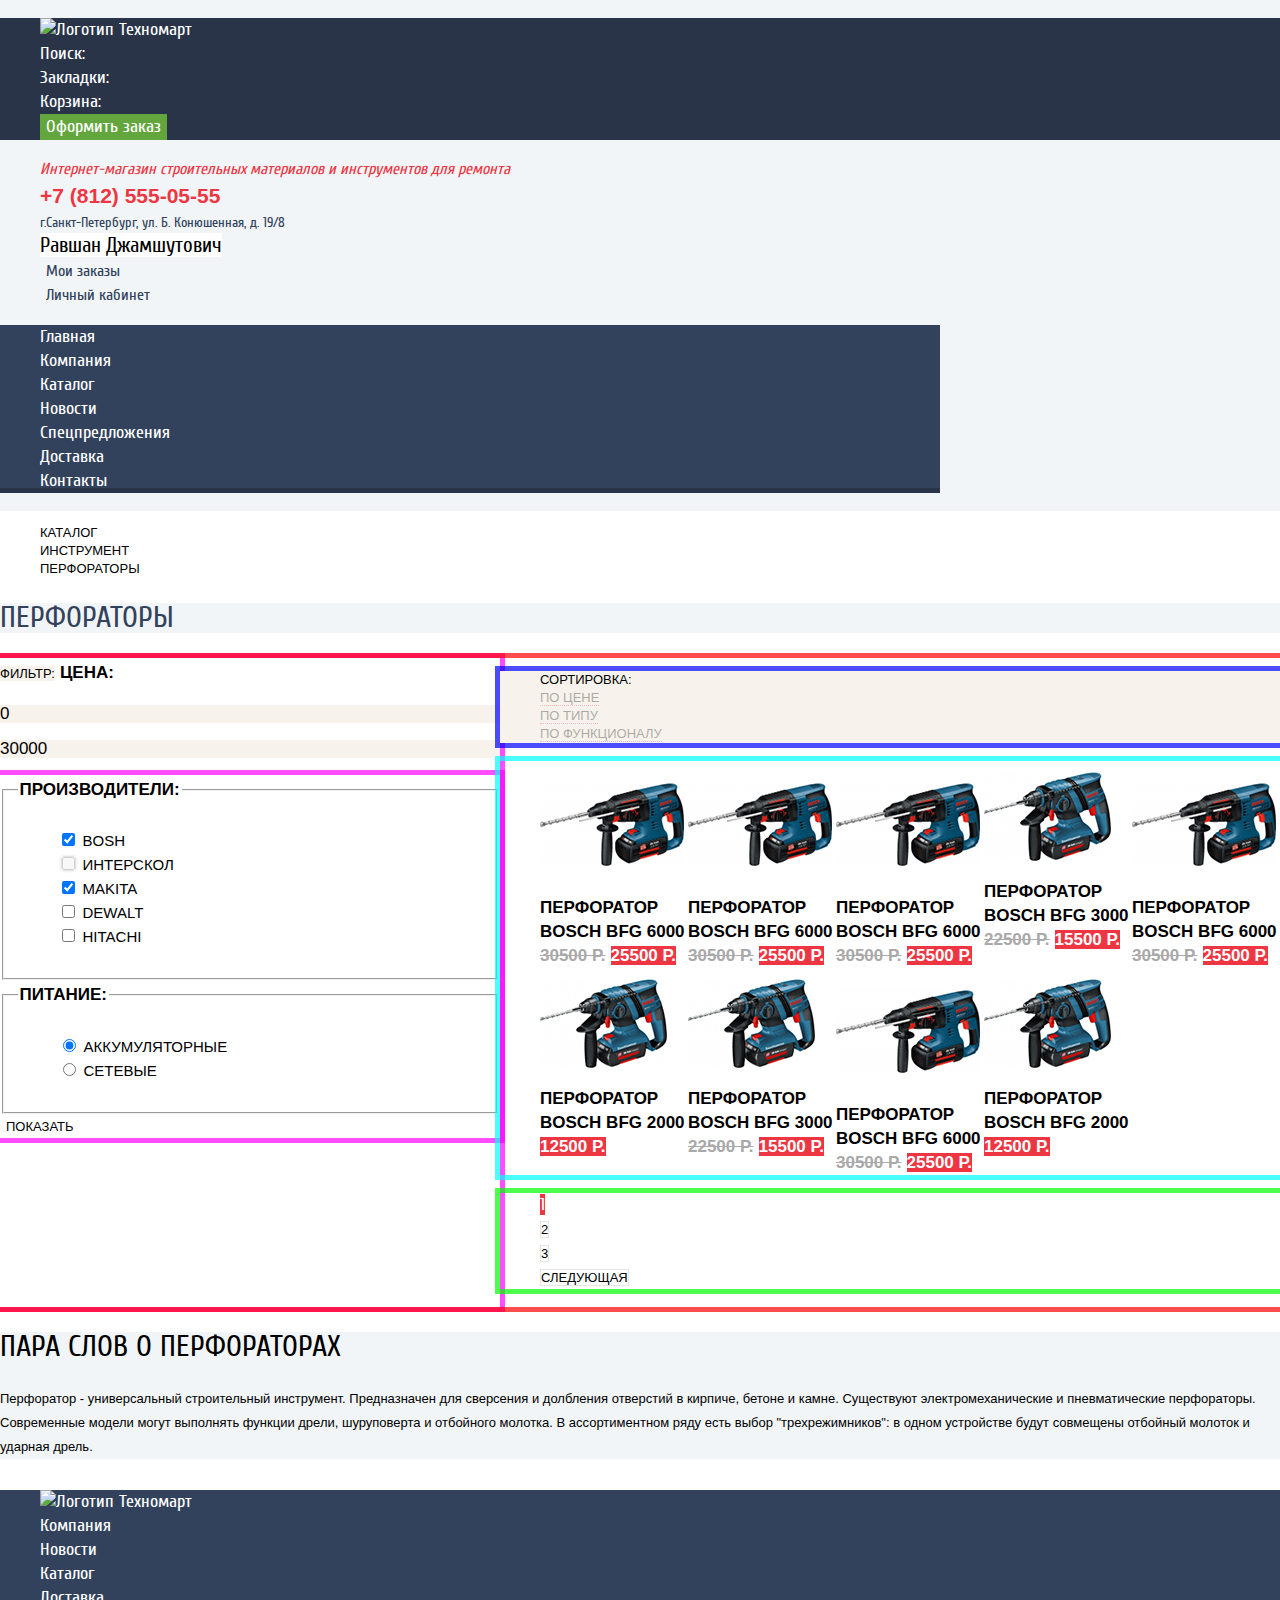
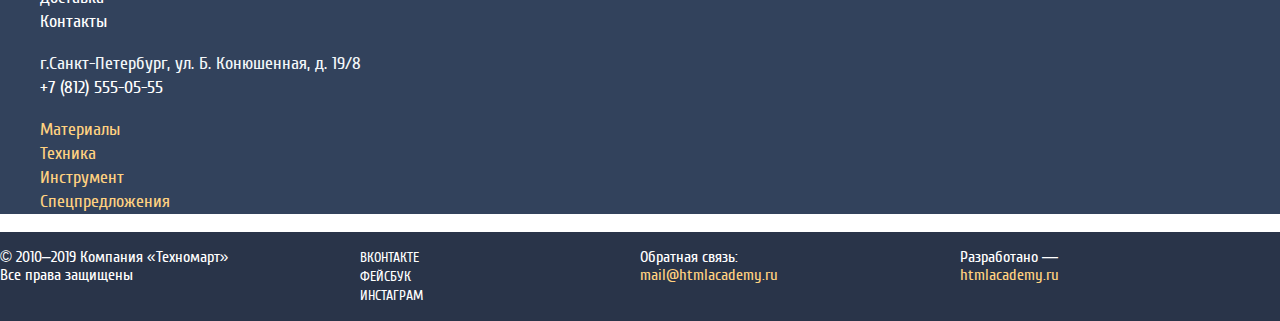
==== commit 11f50186: "Сетка на гридах главная страница" ====
--- a/catalog.html
+++ b/catalog.html
@@ -52,10 +52,11 @@
 				<li>Перфораторы</li>
 			</ul>
 			<h2 class="breadcrumbs-heading heading-second">Перфораторы</h2>
+			
+			<div class="catalog-filter">
 			<section class="filter">
 				<span class="filter-name">Фильтр:</span>
 				<span class="filter-heading">Цена:</span>
-			   
 				<p class="filter-price-scale">0</p>
 				<p class="filter-price-scale">30000</p>
 				<form class="filter" method="get" action="https://echo.htmlacademy.ru">
@@ -177,6 +178,7 @@
 					<li><a class="pagination-page" href="#">Следующая</a></li>
 				</ul>
 			</section>
+			</div>
 			<section class="features-perforator">
 				<h2 class="features-item heading-second">Пара слов о перфораторах</h2>
 				<p class="features-text">Перфоратор - универсальный строительный инструмент. Предназначен для сверсения и долбления отверстий в кирпиче, бетоне и камне. Существуют электромеханические и пневматические перфораторы. Современные модели могут выполнять функции дрели, шуруповерта и отбойного молотка. В ассортиментном ряду есть выбор "трехрежимников": в одном устройстве будут совмещены отбойный молоток и ударная дрель.</p>
--- a/css/style.css
+++ b/css/style.css
@@ -50,9 +50,11 @@
   font-weight: 400;
   color: var(--basic-black);
   background-color: var(--basic-white);
-  background-image: url("../img/bg.jpg");
-  background-position: top center;
-  background-repeat: no-repeat;
+  
+  min-height: 100%;
+  display: grid;
+  grid-template-rows: min-content 1fr min-content;
+
 }
 
 a {
@@ -67,6 +69,12 @@
 img {
   max-height: 100%;
   height: auto;
+}
+
+/*GriD*/
+
+.page {
+  height: 100%
 }
 
 .button {
@@ -368,9 +376,103 @@
   background-color: var(--basic-blue-blue);
 }
 
+/* Grid for index */
+                      .icon-head {
+                        display: grid;
+                        grid-template-columns: 1fr 1fr;
+                      }
+
+                      .red-button {
+                        margin: 20px;
+                      }
+
+
+                      .icon-list {
+                        display: grid;
+                        grid-template-columns: 1fr 1fr 1fr 1fr 1fr;
+                      }
+
+                      .icon-logo-list ul {
+                        display: grid;
+                        grid-template-columns: 1fr 1fr 1fr 1fr 1fr 1fr 1fr 1fr;
+                      }
+
+.features-list {
+  display: grid;
+  grid-template-columns: 1fr 1fr;  
+}
+
+.service {
+}
+
+.delivery {
+ }
+
+.container-contacts {
+  display: grid;
+  grid-template-columns: 1fr 1fr;
+}
+
+.contacts { 
+}
+
+.contacts-office {  
+}
+
+.footer-social {
+  display: grid;
+  grid-template-columns: 1fr 1fr 1fr 1fr;
+}
+
+.social-button button {
+}
+
+.link-yellow {
+}
+
+/* Grid for catalog */
+
+.catalog-filter {
+  display: grid;
+  grid-template-columns: 500px 1fr;
+  align-content: start;
+  outline: 5px solid rgba(255, 0, 0, 0.7);
+  
+}
+
+.filter {
+
+  outline: 5px solid rgba(255, 0, 255, 0.7);
+   
+}
+
+.icon-list {
+  outline: 5px solid rgba(0, 255, 255, 0.7);
+  
+}
+
+.sorting {
+  outline: 5px solid rgba(0, 0, 255, 0.7);
+
+
+}
+
+.pagination {
+  outline: 5px solid rgba(0, 255, 0, 0.7);
+   
+}
+
+
+
+
+
+
+
+
 .site-navigation {
   background-color: var(--medium-blue);
   box-shadow: inset 0px -5px 0px var(--basic-blue-blue);
+  width: 940px;
 }
 
 .site-navigation-head:hover {
@@ -490,13 +592,6 @@
   opacity: 0.5;
 }
 
-.features-text {
-  font-family: "PT Sans", Arial, sans-serif;
-  font-size: 13px;
-  line-height: 24px;
-  font-weight: 400;
-}
-
 .login-link {
   background: none;
   border: none;
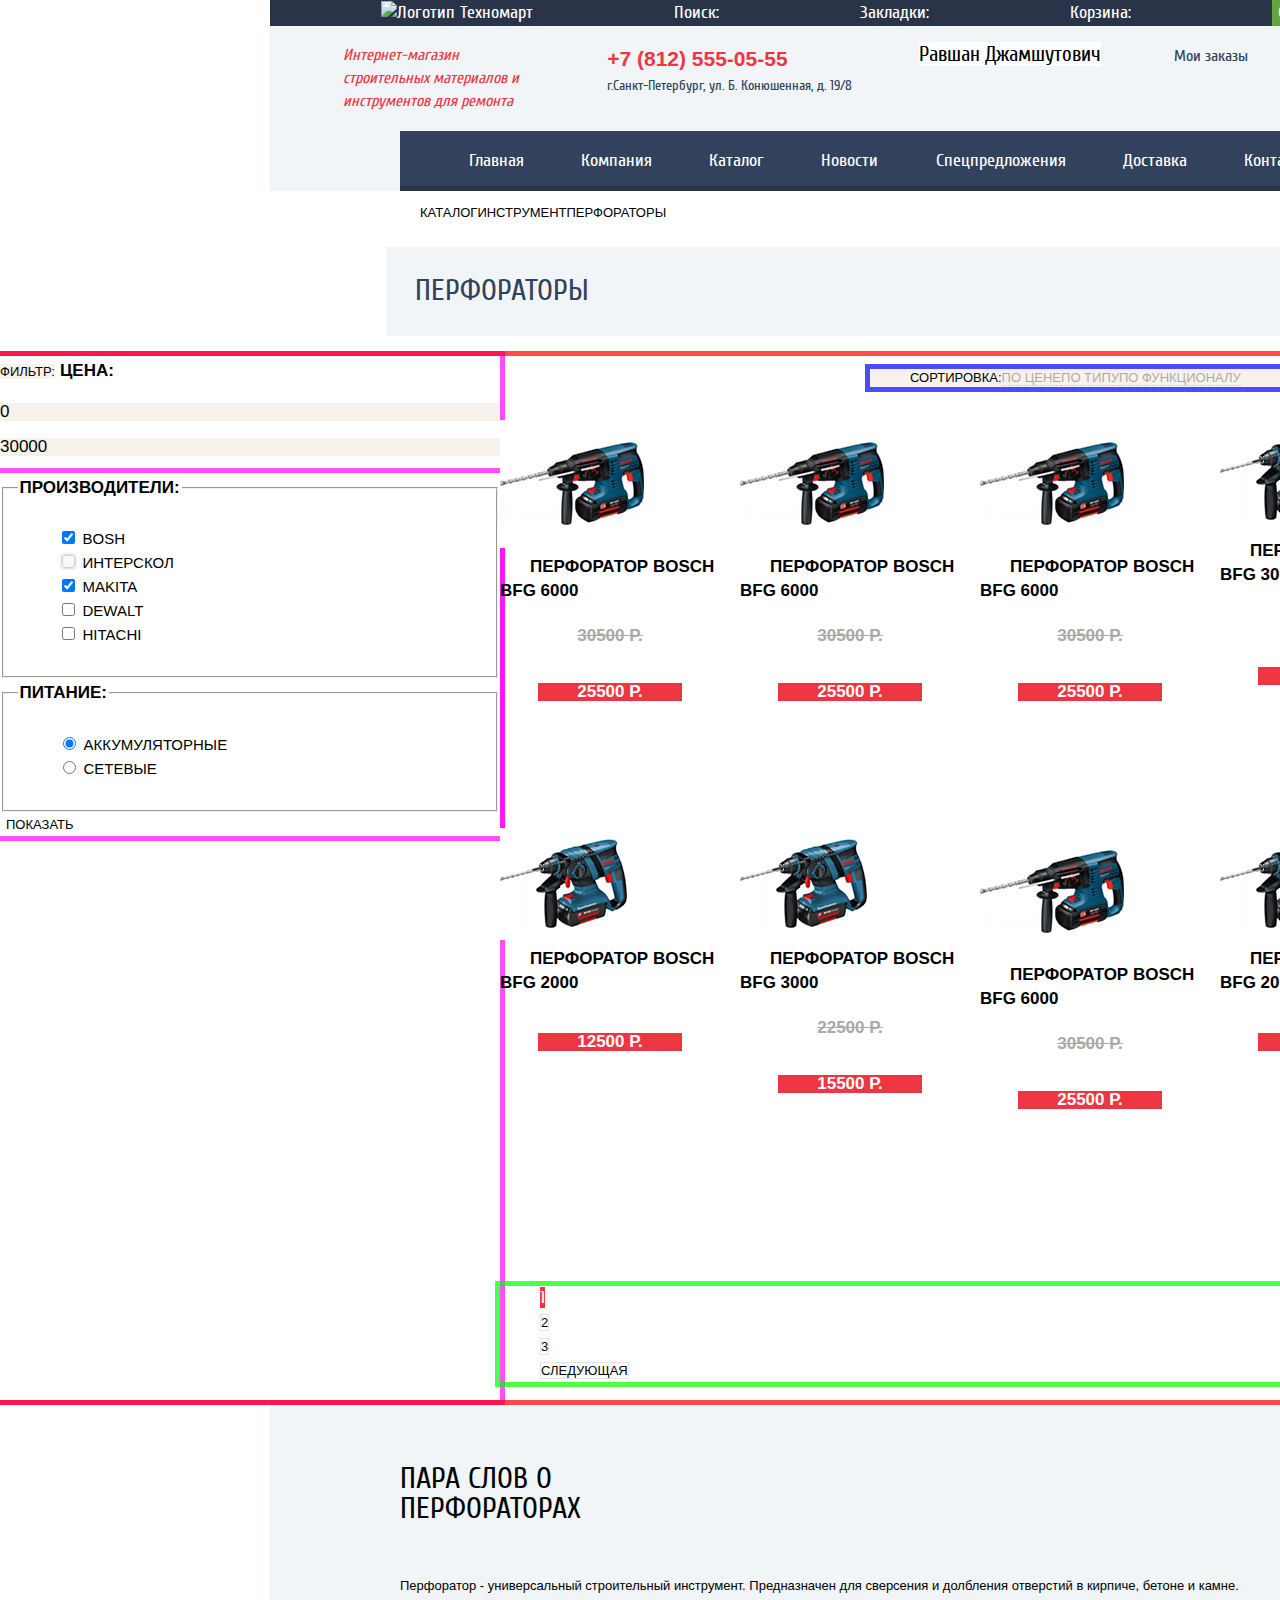
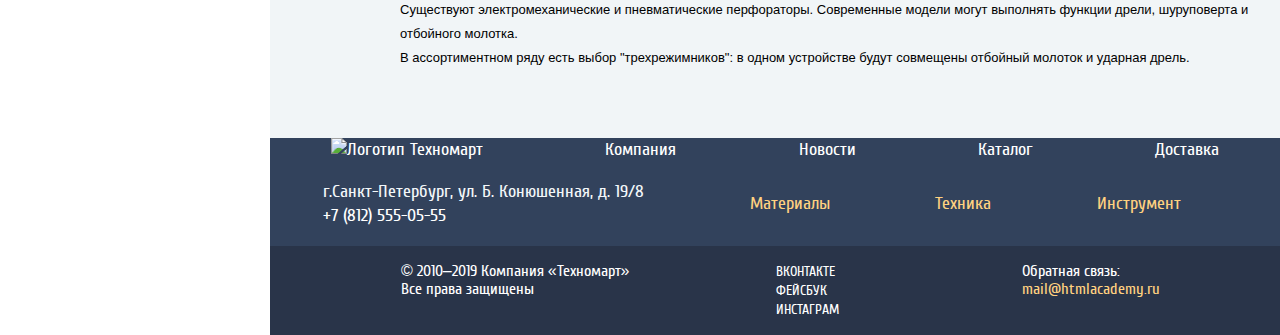
==== commit 518e51ec: "Сетка на внутренней странице" ====
--- a/catalog.html
+++ b/catalog.html
@@ -15,14 +15,14 @@
 			<nav class="main-navigation">
 				<ul>
 					<li><a class="main-header-logo" href="index.html">
-					<img src="https://via.placeholder.com/150x100" width="150" height="100" alt="Логотип Техномарт"></a></li>
+					<img src="https://via.placeholder.com/220x47" width="220" height="47" alt="Логотип Техномарт"></a></li>
 					<li class="search">Поиск:</li>
 					<li><a class="bookmarks" href="#">Закладки:</a></li>
 					<li><a class="cart" href="#">Корзина:</a></li>
 					<li><button class="checkout button" type="button">Оформить заказ</button></li>
 				</ul>
 			</nav>
-			<section>
+			<section class="navigation-address">
 				<ul>
 					<li class="lead">Интернет-магазин строительных материалов и инструментов для ремонта</li>
 					<li class="header-address"><a class="contacts-phone" href="tel:+78125550555">+7 (812) 555-05-55</a><br>
@@ -181,13 +181,13 @@
 			</div>
 			<section class="features-perforator">
 				<h2 class="features-item heading-second">Пара слов о перфораторах</h2>
-				<p class="features-text">Перфоратор - универсальный строительный инструмент. Предназначен для сверсения и долбления отверстий в кирпиче, бетоне и камне. Существуют электромеханические и пневматические перфораторы. Современные модели могут выполнять функции дрели, шуруповерта и отбойного молотка. В ассортиментном ряду есть выбор "трехрежимников": в одном устройстве будут совмещены отбойный молоток и ударная дрель.</p>
+				<p class="features-text">Перфоратор - универсальный строительный инструмент. Предназначен для сверсения и долбления отверстий в кирпиче, бетоне и камне.<br>Существуют электромеханические и пневматические перфораторы. Современные модели могут выполнять функции дрели, шуруповерта и отбойного молотка.<br>В ассортиментном ряду есть выбор "трехрежимников": в одном устройстве будут совмещены отбойный молоток и ударная дрель.</p>
 			</section>	
 		</main>  
 		<footer class="main-footer">
 			<section class="footer-menu">
 				<ul class="footer-navigation">	
-					<li><a class="main-header-logo footer-menu-link" href="index.html"><img src="https://via.placeholder.com/150x100" width="150" height="100" alt="Логотип Техномарт"></a></li>
+					<li><a class="main-header-logo footer-menu-link" href="index.html"><img src="https://via.placeholder.com/220x68" width="220" height="68" alt="Логотип Техномарт"></a></li>
 	 				<li><a class="footer-menu-link" href="#">Компания</a></li>
 	 				<li><a class="footer-menu-link" href="#">Новости</a></li>
 					<li><a class="footer-menu-link" href="catalog.html">Каталог</a></li>
--- a/css/style.css
+++ b/css/style.css
@@ -93,15 +93,20 @@
   line-height: 30px;
   font-weight: 400;
   color: var(--medium-blue);
-  text-transform: uppercase;
-  
-}
+  text-transform: uppercase; 
+}
+
+.avatar-perforators h3 {
+  text-transform: uppercase;
+} 
 
 .heading-third {
   font-size: 24px;
   line-height: 30px;
   font-weight: 700;
   color: var(--basic-white);
+ 
+
 }
 
 .heading-fourth {
@@ -176,11 +181,19 @@
 }
 
 .features-perforator {
+  display: flex;
+  flex-direction: column;
+  max-width: 1200px;
+  margin: auto;
   background-color: var(--basic-alice-blue);
 }
 
 .features-item {
   color: var(--basic-black);
+  width: 338px;
+  margin-right: 732px;
+  margin-left: 130px;
+  margin-top: 64px;
 }
 
 .features-text {
@@ -189,6 +202,13 @@
   font-size: 13px;
   line-height: 24px;
   color: var(--basic-black);
+  width: 907px;
+  margin-right: 163px;
+  margin-left: 130px;
+  margin-bottom: 68px;
+  margin-top: 25px;
+  justify-content: flex-start;
+
 }
 
 .features-button button {
@@ -340,7 +360,6 @@
   color: var(--basic-black);
   text-transform: uppercase;
   border: 1px solid #E5E5E5;
-
 }
 
 .pagination-active {
@@ -368,15 +387,208 @@
   border: 1px solid var(--basic-rose-red);
 }
 
+.checkout button {
+  padding-left: 130px;
+}
+
+/* FLEX*/
 .main-header {
   background-color: var(--basic-alice-blue);
+  display: flex;
+  flex-direction: column;
+  justify-content: space-around;
+  width: 1200px;
+  margin-right: auto;
+  margin-left: auto;
 }
 
 .main-navigation {
   background-color: var(--basic-blue-blue);
-}
-
-/* Grid for index */
+  width: 100%;
+ } 
+
+.search, .bookmarks, .cart, .checkout {
+ 
+
+}
+
+.main-navigation ul {
+  margin-bottom: 0;
+  margin-top: 0;
+  display: flex;
+  align-items: center;
+  justify-content: space-around; 
+}
+
+.navigation-address ul {
+  display: flex;
+  justify-content: space-around;
+}
+
+.lead {
+  width: 197px;
+}
+
+.site-navigation {
+  margin-left: auto;
+  margin-right: auto;
+}
+
+.site-navigation ul{
+  display: flex;
+  justify-content: space-around; 
+}
+
+.avatar ul {
+  display:  flex;
+  flex-wrap: wrap;
+  flex-direction: row;
+  width: 940px;
+  padding-left: 0;
+  margin-right: auto;
+  margin-left: auto;
+  justify-content: space-between;
+  margin-bottom: 59px;
+  margin-top: 59px;
+}
+
+.avatar-perforators {
+  width: 620px;
+  height: 266px;
+}
+
+.avatar-materials,
+.avatar-tool, 
+.avatar-equipment, 
+.avatar-discounts, 
+.avatar-delivery {
+  /*display: flex;*/ 
+  flex-grow:1;
+  margin-bottom: 20px;
+  width: 300px;
+ /* padding-bottom: 21px;*/
+} 
+
+.avatar-dop .avatar-style {
+  width: 300px; 
+}
+
+.heading-third {
+  width: 114px;
+  padding-right: 22px;
+  padding-top: 20px;
+  margin-left: 20px;
+}
+
+.avatar-list: {
+  width: 135px;
+  padding-top: 64px;
+  padding-right: 142px;
+  padding-left: 23px;
+}
+
+/*дрели*/
+
+.icon {
+  display: flex;
+  flex-direction: column;
+  justify-content: center;
+  align-items: center; 
+}
+
+.icon-head {
+  display: flex;
+  flex-direction: row;
+  width: 940px;
+  margin: auto;
+}
+
+.icon-list {
+  display: flex;
+  flex-wrap: wrap;
+  flex-direction: row;
+  margin: 0;
+  padding: 0;
+  margin-bottom: 70px;
+}
+
+.icon-item {
+  width: 220px;
+  min-height: 318px;
+  margin-top: 20px;
+  margin-bottom: 70px;
+  margin-right: 20px;
+}
+
+.icon-title {
+  margin-top: 179px;
+  margin-right: 33px;
+  margin-bottom: 98px;
+  margin-left: 30px; 
+}
+
+.icon-title img {
+  width: 184px;
+  height: 164px;
+  margin: 0;
+}
+
+.price-old {
+  display: flex;
+  margin: 24px;
+  justify-content: center;
+}
+
+.price-new {
+  display: flex;
+  margin: 38px;
+  margin-bottom: 21px;
+  justify-content: center;
+}
+
+
+/*логотипы*/
+
+/*.logo {
+  display: flex;
+  flex-direction: column;
+  justify-content: center;
+  align-items: center;
+}*/
+
+.icon-logo-list ul{
+  display: flex;
+  flex-wrap: wrap;
+  flex-direction: row;
+  padding: 20px;
+  margin: 0 auto;
+  max-width: 940px;
+}
+
+.logo-list {
+  width: 220px;
+  margin-bottom: 20px;
+  margin-top: 20px;
+}
+
+.footer-navigation {
+  display: flex;
+  flex-direction: row;
+  justify-content: space-around;
+  align-items: center;
+  width: 1200px;
+  margin: 0;
+  padding: 0;
+  margin-right: auto;
+  margin-left: auto;
+}
+
+.footer-menu-link {
+
+}
+
+
+/* Grid cfor index */
                       .icon-head {
                         display: grid;
                         grid-template-columns: 1fr 1fr;
@@ -386,7 +598,7 @@
                         margin: 20px;
                       }
 
-
+/*
                       .icon-list {
                         display: grid;
                         grid-template-columns: 1fr 1fr 1fr 1fr 1fr;
@@ -396,10 +608,11 @@
                         display: grid;
                         grid-template-columns: 1fr 1fr 1fr 1fr 1fr 1fr 1fr 1fr;
                       }
-
+*/
 .features-list {
   display: grid;
-  grid-template-columns: 1fr 1fr;  
+  grid-template-columns: 1fr 1fr;
+  width: 1200px; 
 }
 
 .service {
@@ -411,17 +624,30 @@
 .container-contacts {
   display: grid;
   grid-template-columns: 1fr 1fr;
+  width: 1200px;
+  margin-right: auto;
+  margin-left: auto;
 }
 
 .contacts { 
-}
-
-.contacts-office {  
+
+}
+
+.contacts-office {
+
 }
 
 .footer-social {
   display: grid;
-  grid-template-columns: 1fr 1fr 1fr 1fr;
+  grid-template-columns: 1.5fr 0.5fr 0.5fr 1fr;
+  width: 1200px;
+}
+
+.footer-social p {
+  justify-content: center;
+  align-items:  center;
+  margin-left: 131px;
+  
 }
 
 .social-button button {
@@ -436,38 +662,25 @@
   display: grid;
   grid-template-columns: 500px 1fr;
   align-content: start;
-  outline: 5px solid rgba(255, 0, 0, 0.7);
-  
+  outline: 5px solid rgba(255, 0, 0, 0.7); 
 }
 
 .filter {
-
-  outline: 5px solid rgba(255, 0, 255, 0.7);
-   
-}
-
-.icon-list {
-  outline: 5px solid rgba(0, 255, 255, 0.7);
-  
+  outline: 5px solid rgba(255, 0, 255, 0.7); 
 }
 
 .sorting {
+  display: flex;
+  flex-direction: row;
+  width: 700px;
+  margin-left: 370px;
+  margin-right: 130px;
   outline: 5px solid rgba(0, 0, 255, 0.7);
-
-
 }
 
 .pagination {
-  outline: 5px solid rgba(0, 255, 0, 0.7);
-   
-}
-
-
-
-
-
-
-
+  outline: 5px solid rgba(0, 255, 0, 0.7);  
+}
 
 .site-navigation {
   background-color: var(--medium-blue);
@@ -558,11 +771,20 @@
 }
 
 .features-list {
-  background-color: var(--basic-alice-blue); 
+  background-color: var(--basic-alice-blue);
+  margin-right: auto;
+  margin-left: auto; 
+}
+
+.main-footer {
+  width: 1200px;
+  margin-right: auto;
+  margin-left: auto;
 }
 
 .footer-menu {
   background-color: var(--medium-blue);
+  
 }
 
 .footer-menu-link:hover {
@@ -580,8 +802,31 @@
   opacity: 1;
 }
 
+.breadcrumbs {
+  display: flex;
+  flex-direction: row;
+  justify-content: flex-start;
+  margin-right: auto;
+  margin-left: auto;
+  width: 940px;
+  margin-bottom: 20px;
+}
+
+
+
+
 .breadcrumbs-heading {
   background-color: var(--basic-alice-blue);
+  display: flex;
+  flex-direction: row;
+  margin-right: auto;
+  margin-left: auto;
+  width: 940px;
+  margin-bottom: 20px;
+  align-items: center;
+  padding-left: 29px;
+  padding-top: 29px;
+  padding-bottom: 30px;
 }
 
 /*Style guide*/
@@ -611,6 +856,13 @@
   box-shadow:0 0 3px 3px rgba(0,0,0,0.5);
 }
 
+.icon-logo-list img: {
+  border: 1px;
+  border-style: solid;
+  border-color: #EAEAEA;
+  
+}
+
 .logo-list:hover {
   box-shadow: 0 0 10px rgba(0,0,0,0.5);
 }
@@ -624,3 +876,7 @@
   background-color: : 1px solid #B5B5B5;
   box-shadow: 0 0 3px #B5B5B5;
 }
+
+
+
+
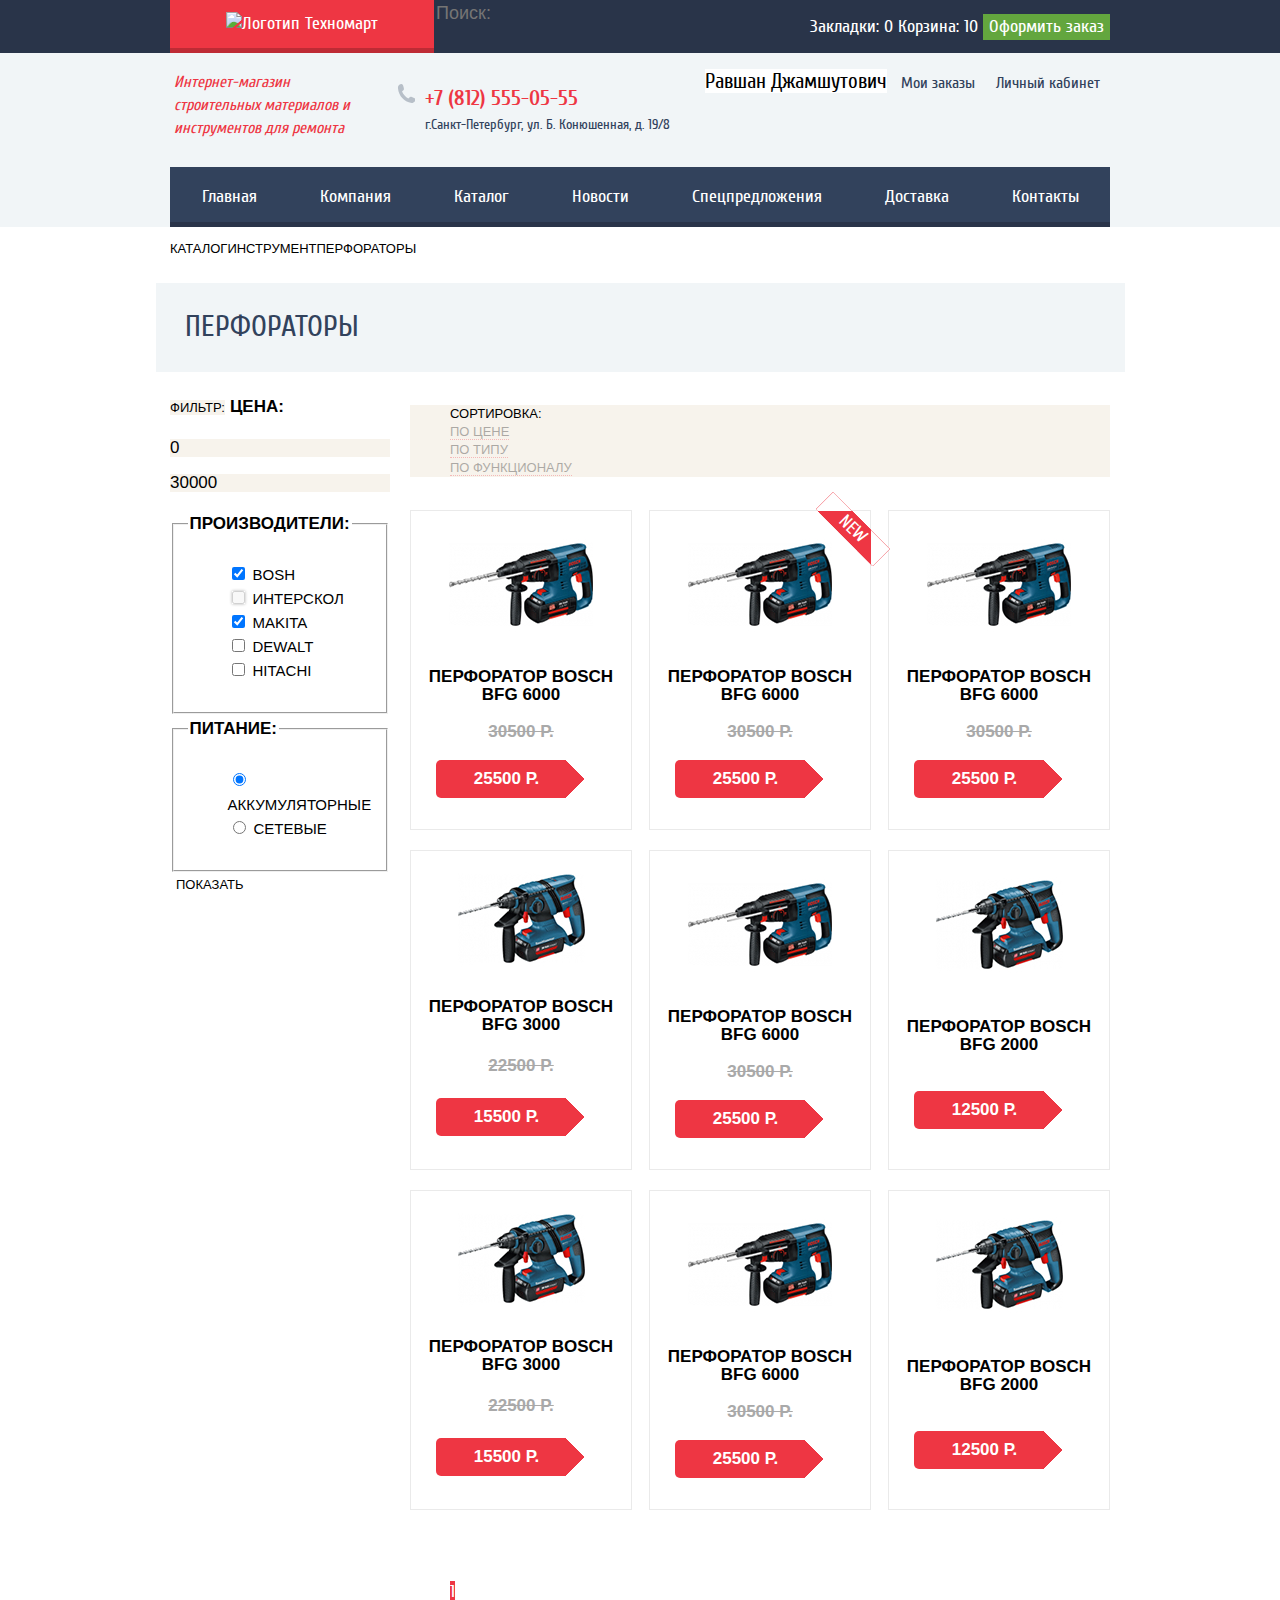
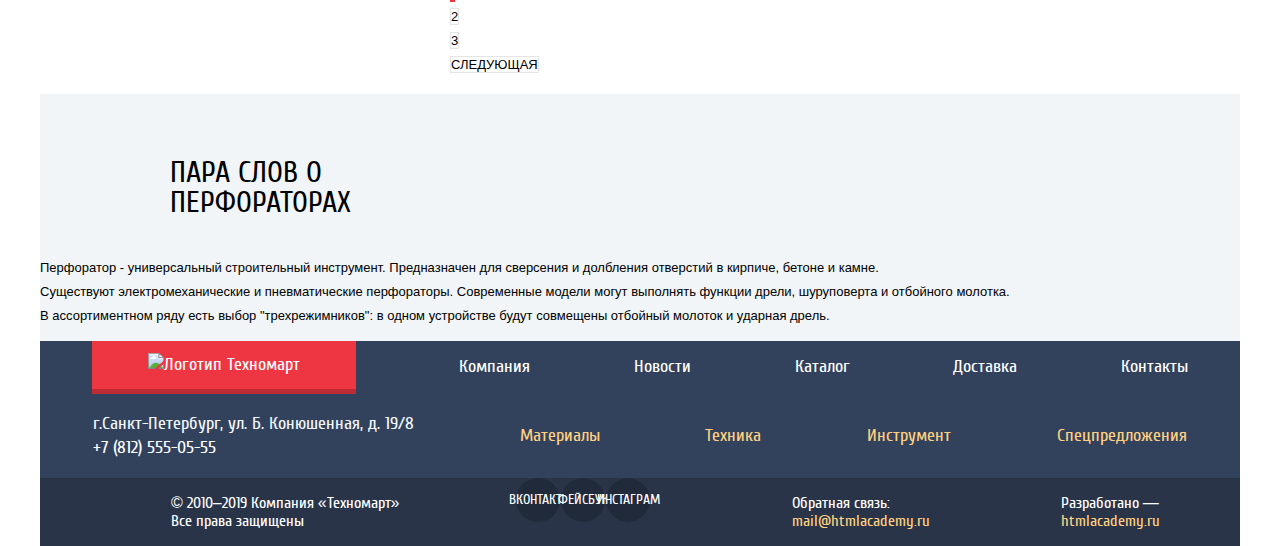
==== commit e4c570b0: "edits" ====
--- a/catalog.html
+++ b/catalog.html
@@ -13,38 +13,47 @@
 	<body class="page-body">
 		<header class="main-header">
 			<nav class="main-navigation">
-				<ul>
-					<li><a class="main-header-logo" href="index.html">
-					<img src="https://via.placeholder.com/220x47" width="220" height="47" alt="Логотип Техномарт"></a></li>
-					<li class="search">Поиск:</li>
-					<li><a class="bookmarks" href="#">Закладки:</a></li>
-					<li><a class="cart" href="#">Корзина:</a></li>
-					<li><button class="checkout button" type="button">Оформить заказ</button></li>
-				</ul>
-			</nav>
+				<div class="wrapper header-navigation">
+				    <div class="header-nav-left">
+				        <a class="main-header-logo" href="index.html">
+				        <img src="img/icon/Logo-technomart.svg" width="108" height="18" alt="Логотип Техномарт">
+				        </a>
+				        <label for="search">
+				        <input type="text" class="search-input" placeholder="Поиск:">
+				        </label>
+				    </div>
+				    <div class="header-nav-right">
+				        <a class="bookmarks" href="#">Закладки: 0</a>
+				        <a class="cart" href="#">Корзина: 10</a>
+				        <button class="checkout button" type="button">Оформить заказ</button>
+				    </div>
+				</div>
+		    </nav>
 			<section class="navigation-address">
-				<ul>
-					<li class="lead">Интернет-магазин строительных материалов и инструментов для ремонта</li>
-					<li class="header-address"><a class="contacts-phone" href="tel:+78125550555">+7 (812) 555-05-55</a><br>
-					г.Санкт-Петербург, ул. Б. Конюшенная, д. 19/8</li>
-					<li><span class="name">Равшан Джамшутович</span></li>
-					<li><button class="menu-user button" type="button">Мои заказы</button></li>
-					<li><button class="menu-user button" type="button">Личный кабинет</button></li>
-				</ul>
-			</section>
-			<nav class="site-navigation">
-				<ul>
-					<li><a class="site-navigation-head" href="index.html">Главная</a></li>
-					<li><a class="site-navigation-head" href="#">Компания</a></li>
-					<li><a class="site-navigation-head" href="catalog.html">Каталог</a></li>
-					<li><a class="site-navigation-head" href="#">Новости</a></li>
-					<li><a class="site-navigation-head" href="#">Спецпредложения</a></li>
-					<li><a class="site-navigation-head" href="#">Доставка</a></li>
-					<li><a class="site-navigation-head" href="#">Контакты</a></li>	
-				</ul>
-			</nav> 		
+				<div class="wrapper">		
+					<ul>
+						<li class="lead">Интернет-магазин строительных материалов и инструментов для ремонта</li>
+						<li class="header-address"><a class="contacts-phone" href="tel:+78125550555">+7 (812) 555-05-55</a><br>
+						г.Санкт-Петербург, ул. Б. Конюшенная, д. 19/8</li>
+						<li><span class="name">Равшан Джамшутович</span></li>
+						<li><button class="menu-user button" type="button">Мои заказы</button></li>
+						<li><button class="menu-user button" type="button">Личный кабинет</button></li>
+					</ul>
+					<nav class="site-navigation">
+						<ul>
+							<li><a class="site-navigation-head" href="index.html">Главная</a></li>
+							<li><a class="site-navigation-head" href="#">Компания</a></li>
+							<li><a class="site-navigation-head" href="catalog.html">Каталог</a></li>
+							<li><a class="site-navigation-head" href="#">Новости</a></li>
+							<li><a class="site-navigation-head" href="#">Спецпредложения</a></li>
+							<li><a class="site-navigation-head" href="#">Доставка</a></li>
+							<li><a class="site-navigation-head" href="#">Контакты</a></li>	
+						</ul>
+					</nav>
+				</div>
+			</section>
 		</header>
-		<main>
+		<main class="page-catalog container">
 			<ul class="breadcrumbs">
 				<li><a class="breadcrumbs-items" href="index.html"></a></li>
 				<li><a class="breadcrumbs-items" href="catalog.html">Каталог</a></li>
@@ -101,7 +110,8 @@
 					<button class="show-button button" type="submit">Показать</button>
 				</form> 
 			</section>
-			<section>
+			<!-- ДОбавила класс -->
+			<section class="purchase-block">
 				<ul class="sorting">		
 					<li><span>Сортировка:</span></li>
 					<li><span class="sorting-price">По цене</span></li>
@@ -180,14 +190,14 @@
 			</section>
 			</div>
 			<section class="features-perforator">
-				<h2 class="features-item heading-second">Пара слов о перфораторах</h2>
+				<h2 class="features-info heading-second">Пара слов о перфораторах</h2>
 				<p class="features-text">Перфоратор - универсальный строительный инструмент. Предназначен для сверсения и долбления отверстий в кирпиче, бетоне и камне.<br>Существуют электромеханические и пневматические перфораторы. Современные модели могут выполнять функции дрели, шуруповерта и отбойного молотка.<br>В ассортиментном ряду есть выбор "трехрежимников": в одном устройстве будут совмещены отбойный молоток и ударная дрель.</p>
 			</section>	
 		</main>  
 		<footer class="main-footer">
 			<section class="footer-menu">
 				<ul class="footer-navigation">	
-					<li><a class="main-header-logo footer-menu-link" href="index.html"><img src="https://via.placeholder.com/220x68" width="220" height="68" alt="Логотип Техномарт"></a></li>
+					<li><a class="main-header-logo footer-menu-link" href="index.html"><img src="img/icon/Logo-technomart.svg" width="138" height="23" alt="Логотип Техномарт"></a></li>
 	 				<li><a class="footer-menu-link" href="#">Компания</a></li>
 	 				<li><a class="footer-menu-link" href="#">Новости</a></li>
 					<li><a class="footer-menu-link" href="catalog.html">Каталог</a></li>
--- a/css/style.css
+++ b/css/style.css
@@ -8,8 +8,8 @@
 
 @font-face {
   font-family: "Cuprum";
-  src: url("../fonts/cuprum-700.woff2") format("woff2"),
-       url("../fonts/cuprum-700.woff") format("woff");
+  src: url("../fonts/cuprumbold.woff2") format("woff2"),
+       url("../fonts/cuprumbold.woff") format("woff");
   font-weight: 700;
   font-style: normal;    
 }
@@ -78,6 +78,7 @@
 }
 
 .button {
+ /*display: block;*/
   border: none;
   background-color: transparent;
   color: var(--basic-white);
@@ -88,7 +89,11 @@
   font-weight: 400;
 }
 
-.heading-second {
+.heading-second, 
+.heading-second-service, 
+.heading-second-delivery, 
+.heading-second-contacts, 
+.heading-second-office {
   font-size: 30px;
   line-height: 30px;
   font-weight: 400;
@@ -105,8 +110,6 @@
   line-height: 30px;
   font-weight: 700;
   color: var(--basic-white);
- 
-
 }
 
 .heading-fourth {
@@ -160,6 +163,7 @@
   line-height: 20px;
   font-weight: 700;
   color: var(--basic-black);
+  text-align: center;
 }
 
 .icon-item span {
@@ -188,8 +192,9 @@
   background-color: var(--basic-alice-blue);
 }
 
-.features-item {
-  color: var(--basic-black);
+.features-info {
+  color: var(--basic-black);
+  /**/
   width: 338px;
   margin-right: 732px;
   margin-left: 130px;
@@ -202,13 +207,12 @@
   font-size: 13px;
   line-height: 24px;
   color: var(--basic-black);
-  width: 907px;
+  /*width: 907px;
   margin-right: 163px;
   margin-left: 130px;
   margin-bottom: 68px;
   margin-top: 25px;
-  justify-content: flex-start;
-
+  justify-content: flex-start;*/
 }
 
 .features-button button {
@@ -391,52 +395,167 @@
   padding-left: 130px;
 }
 
+.wrapper {
+  width: 940px;
+}
+
 /* FLEX*/
 .main-header {
   background-color: var(--basic-alice-blue);
   display: flex;
   flex-direction: column;
   justify-content: space-around;
-  width: 1200px;
-  margin-right: auto;
-  margin-left: auto;
+  width: 100%;
 }
 
 .main-navigation {
   background-color: var(--basic-blue-blue);
   width: 100%;
+  display: flex;
+  flex-wrap: wrap;
+  justify-content: center;
  } 
 
-.search, .bookmarks, .cart, .checkout {
- 
-
-}
-
-.main-navigation ul {
-  margin-bottom: 0;
-  margin-top: 0;
+.header-nav-left {
+  /*width: 392px;
+  vertical-align: middle;
+  white-space: nowrap;
+  position: relative;*/
+}
+
+.main-header-logo img {
+  background-color: #EE3643;
+  box-shadow: inset 0px -5px 0px rgba(0, 0, 0, 0.2);
+  padding: 12px 56px 17px 56px; 
+}
+
+.main-header-logo .footer-menu-link img {
+  background-color: #EE3643;
+  box-shadow: inset 0px -5px 0px rgba(0, 0, 0, 0.2);
+  padding: 20px 41px 25px 41px;
+}
+
+ .search-input {
+  position: absolute;
+  width: 68px;
+  text-align: left;
+  background: #293449;
+  border: none; 
+  font-size: 18px;
+  line-height: 24px;
+}
+
+input[type="search"]::placeholder { 
+  color: #ffffff;
+  font-family: "Cuprum";
+  font-weight:  400; 
+} 
+
+.header-address {
+  padding: 12px 27px 12px 45px;
+  position: relative; 
+}
+
+.contacts-phone::before {
+  content: "";
+  position: absolute;
+  top: 13px;
+  left: 17px;
+  width: 18px;
+  height: 19px;
+  background-image: url("../img/icon/icon-phone.svg");
+  background-repeat: no-repeat;
+  background-position: 0 0;
+  opacity: 1;
+}
+
+
+
+
+/*
+.search-input::before {
+  content: "";
+  position: absolute;
+  width: 17px;
+  height: 17px;
+  top: 14px;
+  left: 12px;
+  background-image: url("../img/icon/icon-search.svg");
+  background-repeat: no-repeat;
+  background-position: 0 0;
+}*/
+
+.header-navigation {
   display: flex;
   align-items: center;
-  justify-content: space-around; 
+  justify-content: space-between;
+}
+
+.header-nav-right,
+.header-nav-left {
+  display: flex;
+  display: block;
+  justify-content: space-around;
+  align-items: center;
+}
+
+/*.bookmarks {
+  padding-left: 9px;
+  position: relative;
+}
+
+.bookmarks::before {
+  content: "";
+  width: 16px;
+  height: 18px;
+  background-image: url("..img/icon/icon-bookmark.svg");
+  background-repeat: no-repeat;
+  background-position: 0 0;*/
+
+.navigation-address {
+  display:flex;
+  justify-content: center;
 }
 
 .navigation-address ul {
   display: flex;
   justify-content: space-around;
+  padding: 0px;
 }
 
 .lead {
   width: 197px;
 }
 
+.login-link::before {
+  content: "";
+  position: absolute;
+  top: 14px;
+  left: 19px;
+  width: 21px;
+  height: 21px;
+  background-image: url("../img/icon/icon-login.svg");
+  background-repeat: no-repeat;
+  background-position: 0 0;
+  opacity: 1;
+
+}
+
+.user-navigation .login-link {
+  padding: 12px 27px 12px 45px;
+  position: relative;
+  background: #ffffff;
+}
+
 .site-navigation {
-  margin-left: auto;
-  margin-right: auto;
+  display:flex;
+  justify-content: center;
 }
 
 .site-navigation ul{
   display: flex;
-  justify-content: space-around; 
+  justify-content: space-around;
+  width: 100%;
 }
 
 .avatar ul {
@@ -453,38 +572,93 @@
 }
 
 .avatar-perforators {
+  position: relative;
   width: 620px;
   height: 266px;
-}
+  background-color: rgba(0, 0, 0, 0.25);
+  margin: 10px 0px;
+}
+
+.avatar-block-perfor {
+ position: absolute;
+  margin-top: 23px;
+  margin-left: 24px;
+} 
+
+.avatar-block-perfor h3 {
+ margin-left: 24px;
+ padding-bottom: 0px;
+}
+
+.avatar-block-perfor h4 {
+  width: 258px;
+  margin-top: 0px;
+  margin-left: 24px;
+  margin-bottom: 113px;
+}
+
+.avatar-block-perfor .red-button {
+  width: 192px;
+  left: 24px; 
+  padding: 11px 46px 9px 46px;
+}
+
 
 .avatar-materials,
 .avatar-tool, 
 .avatar-equipment, 
 .avatar-discounts, 
 .avatar-delivery {
-  /*display: flex;*/ 
-  flex-grow:1;
-  margin-bottom: 20px;
+  display: flex; 
+  justify-content: center;
+  align-items: center;
+  max-height: 123px;
   width: 300px;
- /* padding-bottom: 21px;*/
 } 
 
 .avatar-dop .avatar-style {
   width: 300px; 
-}
+  margin: 0px;
+}
+
+.avatar-discounts,
+.avatar-delivery {
+  margin: 10px 0px;
+}
+
+.avatar-block {
+  margin: 20px 34px 20px 0px;
+}
+
+.avatar-materials {
+ position: relative; 
+}
+
+.avatar-materials::after {
+  content: "NEW";
+  width: 79.6px;
+  position: absolute;
+  top: 7.8px;
+  left: 242.9px;
+  text-align: center;
+  color: #FFFFFF;
+  background: #EE3643;
+  transform: rotate(45deg);
+  background-image:
+  linear-gradient(135deg, #FFFFFF 25%, transparent 25%),
+  linear-gradient(225deg, #FFFFFF 25%, transparent 25%);
+  border: 0; /*убрать рамку не получилось*/
+}
+
 
 .heading-third {
-  width: 114px;
-  padding-right: 22px;
-  padding-top: 20px;
-  margin-left: 20px;
-}
-
-.avatar-list: {
+  padding-bottom: 14px;
+  margin: 0px;
+}
+
+.avatar-list {
   width: 135px;
-  padding-top: 64px;
-  padding-right: 142px;
-  padding-left: 23px;
+  height: 38px;
 }
 
 /*дрели*/
@@ -501,6 +675,11 @@
   flex-direction: row;
   width: 940px;
   margin: auto;
+  justify-content: space-between;
+}
+
+.icon-head h2 {
+  margin-left: 28px;
 }
 
 .icon-list {
@@ -510,21 +689,20 @@
   margin: 0;
   padding: 0;
   margin-bottom: 70px;
-}
-
-.icon-item {
+  justify-content: space-between;
+  width: 100%;
+}
+
+.icon-item {                  /*не получилось отцентровать и надо сделать картинку при нажатии в виде кнопок*/
+  border: 1px solid #EAEAEA;
   width: 220px;
   min-height: 318px;
   margin-top: 20px;
-  margin-bottom: 70px;
-  margin-right: 20px;
-}
-
-.icon-title {
-  margin-top: 179px;
-  margin-right: 33px;
-  margin-bottom: 98px;
-  margin-left: 30px; 
+  display: flex;
+  flex-direction: column;
+  align-items: center;
+  justify-content: space-around;
+  align-self: auto;
 }
 
 .icon-title img {
@@ -534,27 +712,50 @@
 }
 
 .price-old {
-  display: flex;
-  margin: 24px;
-  justify-content: center;
+  
+  margin: 0px 24px 0px 24px; 
 }
 
 .price-new {
-  display: flex;
-  margin: 38px;
-  margin-bottom: 21px;
-  justify-content: center;
-}
+  width: 141px;
+  text-align: center;
+  padding-top: 10px;
+  padding-bottom: 10px;
+  padding-right: 44px;
+  margin: 0px 32px 21px 47px;
+  border-radius: 5px;
+  background-image:
+  linear-gradient(225deg, #FFFFFF 25%, transparent 25%),
+  linear-gradient(315deg, #FFFFFF 25%, transparent 25%);
+}
+
+.icon-list {
+  position: relative;
+}
+
+.icon-item::after {
+  content: "NEW";
+  width: 79.6px;
+  position: absolute;
+  top: 27px;
+  left: 402.9px;
+  text-align: center;
+  color: #FFFFFF;
+  background: #EE3643;
+  transform: rotate(45deg);
+  background-image:
+  linear-gradient(135deg, #FFFFFF 25%, transparent 25%),
+  linear-gradient(225deg, #FFFFFF 25%, transparent 25%);
+}
+
+.icon-item:nth-child(2n) {  /*не получилось внаглую навесить лейбл*/
+  content: "NEW";
+ 
+}
+
 
 
 /*логотипы*/
-
-/*.logo {
-  display: flex;
-  flex-direction: column;
-  justify-content: center;
-  align-items: center;
-}*/
 
 .icon-logo-list ul{
   display: flex;
@@ -563,12 +764,50 @@
   padding: 20px;
   margin: 0 auto;
   max-width: 940px;
+  justify-content: space-between;
+  align-items: center;
 }
 
 .logo-list {
+  border: 1px solid #EAEAEA;
+  margin-top: 20px;
+  margin-right: 20px;
+}
+
+.list-icon {
   width: 220px;
-  margin-bottom: 20px;
-  margin-top: 20px;
+}
+
+.logo-list-bosch {
+  padding:  54px 47px;
+}
+
+.logo-list-makita {
+  padding: 50px 49px 55px 48px;
+}
+
+.logo-list-dewalt {
+  padding: 48px 37px 53px 37px;
+}
+
+.logo-list-interscol {
+  padding: 34px 11px 36px 9px; 
+}
+
+.logo-list-hitachi {
+  padding: 58px 23px 56px 28px;
+}
+
+.logo-list-lg {
+  padding: 36px 49px 36px 50px;
+}
+
+.logo-list-aeg {
+  padding: 24px 34px 25px 35px;
+}
+
+.logo-list-metabo {
+  padding: 34px 8px 42px 8px;
 }
 
 .footer-navigation {
@@ -589,51 +828,79 @@
 
 
 /* Grid cfor index */
-                      .icon-head {
-                        display: grid;
-                        grid-template-columns: 1fr 1fr;
+ 
+                      .red-button {
+
+                        margin: 20px;
+                        padding: 11px 38px 9px 39px; /*популярные производители*/
                       }
 
-                      .red-button {
-                        margin: 20px;
-                      }
-
-/*
-                      .icon-list {
-                        display: grid;
-                        grid-template-columns: 1fr 1fr 1fr 1fr 1fr;
-                      }
-
-                      .icon-logo-list ul {
-                        display: grid;
-                        grid-template-columns: 1fr 1fr 1fr 1fr 1fr 1fr 1fr 1fr;
-                      }
-*/
-.features-list {
+.features-list {           /*коряво как то все встало, (может на флексах делать)*/
   display: grid;
-  grid-template-columns: 1fr 1fr;
-  width: 1200px; 
+  grid-template-columns: repeat(3, 1fr);
+  width: 1200px;
+  margin: 0 auto;
 }
 
 .service {
+  grid-column: 1 / 4;
+  grid-row: 1 / 2;
+}
+
+.service-info {
+  grid-column: 1 / 2;
+  grid-row: 2 / 3;
+  justify-content: center;
+  align-content: end;
+  align-self: end;
 }
 
 .delivery {
- }
+  grid-column: 2 / 4;
+  grid-row: 2 / 3;
+}
+/*доделать кнопки в севисе*/
+
+
+.truck {
+  grid-column: 3 / 4; 
+  grid-row: 2 / 3;
+  justify-content: end;
+  align-self: start;
+}
 
 .container-contacts {
   display: grid;
-  grid-template-columns: 1fr 1fr;
+  grid-template-columns: repeat(2, 1fr);
   width: 1200px;
-  margin-right: auto;
-  margin-left: auto;
-}
-
-.contacts { 
-
+  margin: 0 auto;
+  margin-bottom: 70px;
+  margin-top: 70px;
+}
+
+.contacts h2 {
+  width: 302px;
+  margin-left: 130px;   /*вспомнил что большие маргины это ошибка, что сделал не так*/
+}
+
+.contacts p {
+  width: 460px;
+  margin-left: 130px;
+  margin-top: 24px;
+}
+
+.contacts ul { 
+  margin-left: 130px;
+}
+
+.contacts .red-button {      /*не забыть сделать модальное окно*/
+  width: 220px;
+  margin-left: 130px;
+  margin-top: 20px;
 }
 
 .contacts-office {
+  width: 
 
 }
 
@@ -646,11 +913,46 @@
 .footer-social p {
   justify-content: center;
   align-items:  center;
-  margin-left: 131px;
-  
-}
-
-.social-button button {
+  margin-left: 131px; 
+}
+
+.footer-social ul {
+  display: flex;
+  flex-wrap: wrap;
+  justify-content: space-between;
+  width: 134px;
+  margin: 0 auto;
+  padding: 0;
+  list-style: none;
+}
+
+.social-button {
+  display: flex;
+  align-items: center;
+  justify-content: center;
+  width: 44px;
+  height: 44px;
+  background-color: rgba(33, 42, 58, 1);
+  color: inherit;
+  border-radius: 100%;
+}
+
+.social-button:hover,
+.social-button:active {
+  background-color: rgba(238, 54, 67, 1);
+}
+
+.visually-hidden {
+  position: absolute;
+  width: 1px;
+  height: 1px;
+  margin: -1px;
+  border: 0;
+  padding: 0;
+  white-space: nowrap;
+  clip-path: inset(100%);
+  clip: rect(0 0 0 0);
+  overflow: hidden;
 }
 
 .link-yellow {
@@ -660,27 +962,39 @@
 
 .catalog-filter {
   display: grid;
-  grid-template-columns: 500px 1fr;
-  align-content: start;
-  outline: 5px solid rgba(255, 0, 0, 0.7); 
-}
+  grid-template-columns: 1fr 1fr;
+  width: 940px;
+
+  margin-right: auto;
+  margin-left: auto;
+  }
+
+.breadcrumbs {
+  grid-column: 1 / -1;
+  padding: 0;
+  margin: 21;
+}
+
+
+                          .purchase-block {
+                            width: 700px;
+                            margin-left: 20px;
+                          }
+
 
 .filter {
-  outline: 5px solid rgba(255, 0, 255, 0.7); 
-}
+ 
+ }
 
 .sorting {
-  display: flex;
-  flex-direction: row;
-  width: 700px;
-  margin-left: 370px;
-  margin-right: 130px;
-  outline: 5px solid rgba(0, 0, 255, 0.7);
+  
+  
 }
 
 .pagination {
-  outline: 5px solid rgba(0, 255, 0, 0.7);  
-}
+  
+}
+
 
 .site-navigation {
   background-color: var(--medium-blue);
@@ -754,10 +1068,6 @@
   background-color: var(--basic-rose-red);
 }
 
-.avatar-perforators {
-  background-color: rgba(0, 0, 0, 0.25);
-}
-
 .avatar-discounts {
   background-color: var(--light-green);
 }
@@ -782,7 +1092,7 @@
   margin-left: auto;
 }
 
-.footer-menu {
+.footer-menu {                               /*футер отрывается от тела при уменьшении, как исправить*/
   background-color: var(--medium-blue);
   
 }
@@ -802,7 +1112,7 @@
   opacity: 1;
 }
 
-.breadcrumbs {
+.breadcrumbs {                              
   display: flex;
   flex-direction: row;
   justify-content: flex-start;
@@ -811,9 +1121,6 @@
   width: 940px;
   margin-bottom: 20px;
 }
-
-
-
 
 .breadcrumbs-heading {
   background-color: var(--basic-alice-blue);
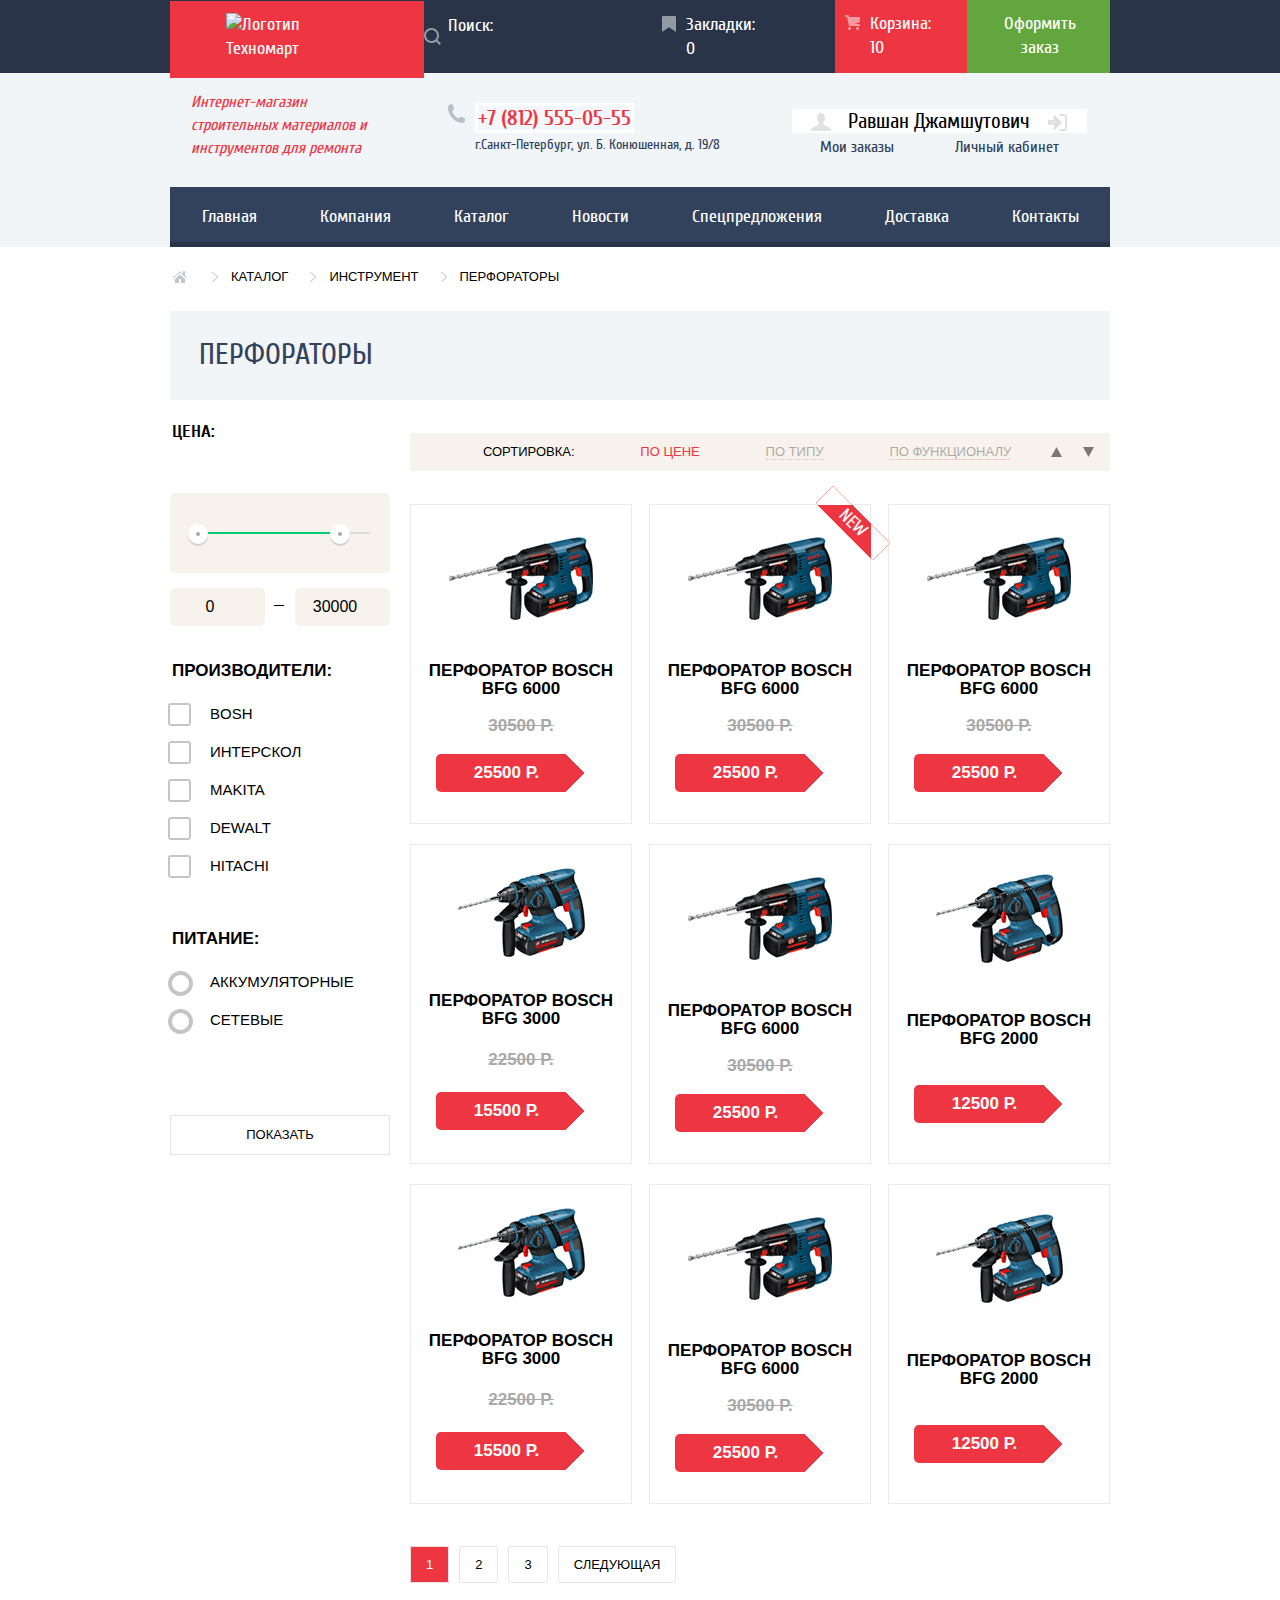
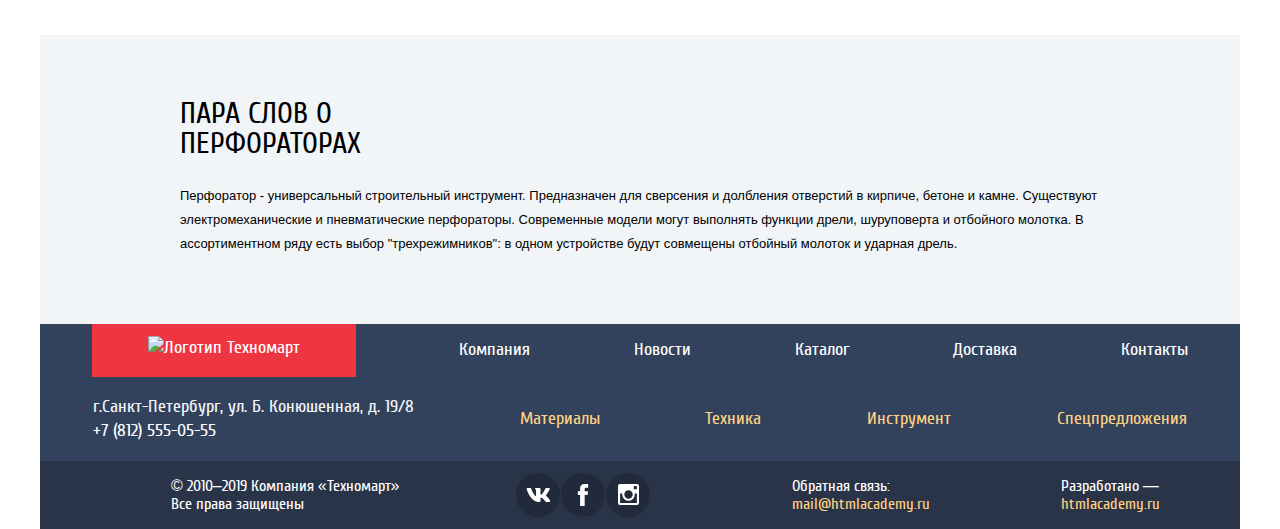
==== commit 87f90eec: "выполняет задание 9" ====
--- a/catalog.html
+++ b/catalog.html
@@ -14,18 +14,21 @@
 		<header class="main-header">
 			<nav class="main-navigation">
 				<div class="wrapper header-navigation">
-				    <div class="header-nav-left">
-				        <a class="main-header-logo" href="index.html">
-				        <img src="img/icon/Logo-technomart.svg" width="108" height="18" alt="Логотип Техномарт">
-				        </a>
-				        <label for="search">
-				        <input type="text" class="search-input" placeholder="Поиск:">
-				        </label>
-				    </div>
+			          <a class="main-header-logo" href="index.html">
+			            <img src="img/icon/Logo-technomart.svg" width="108" height="18" alt="Логотип Техномарт">
+			          </a>
+			        <div class="header-nav-left header-nav-left-catalog">   
+			          <label for="search">
+			            <svg width="17" height="17" viewBox="0 0 17 17" fill="none" xmlns="http://www.w3.org/2000/svg">
+			              <path fill-rule="evenodd" clip-rule="evenodd" d="M13.458 12.044L17 15.586L15.586 17L12.044 13.458C10.782 14.421 9.21 15 7.5 15C3.35786 15 0 11.6421 0 7.5C0 3.35786 3.35786 0 7.5 0C11.6421 0 15 3.35786 15 7.5C15.0001 9.14309 14.4581 10.7403 13.458 12.044ZM7.5 2C4.467 2 2 4.467 2 7.5C2.00331 10.5362 4.4638 12.9967 7.5 13C10.532 13 13 10.532 13 7.5C13 4.467 10.532 2 7.5 2Z" fill="white"/>
+			            </svg> 
+			            <input type="search" class="search-input" placeholder="Поиск:">
+			          </label>
+			        </div>
 				    <div class="header-nav-right">
 				        <a class="bookmarks" href="#">Закладки: 0</a>
-				        <a class="cart" href="#">Корзина: 10</a>
-				        <button class="checkout button" type="button">Оформить заказ</button>
+				        <a class="cart-catalog" href="#">Корзина: 10</a>
+				        <button class="checkout-button button" type="button">Оформить заказ</button>
 				    </div>
 				</div>
 		    </nav>
@@ -35,9 +38,13 @@
 						<li class="lead">Интернет-магазин строительных материалов и инструментов для ремонта</li>
 						<li class="header-address"><a class="contacts-phone" href="tel:+78125550555">+7 (812) 555-05-55</a><br>
 						г.Санкт-Петербург, ул. Б. Конюшенная, д. 19/8</li>
-						<li><span class="name">Равшан Джамшутович</span></li>
-						<li><button class="menu-user button" type="button">Мои заказы</button></li>
-						<li><button class="menu-user button" type="button">Личный кабинет</button></li>
+						<div>
+							<ul class="personal">
+								<li><span class="name">Равшан Джамшутович</span></li>
+								<li><button class="menu-user button" type="button">Мои заказы</button></li>
+								<li><button class="menu-user button" type="button">Личный кабинет</button></li>
+							</ul>
+						</div>
 					</ul>
 					<nav class="site-navigation">
 						<ul>
@@ -55,41 +62,56 @@
 		</header>
 		<main class="page-catalog container">
 			<ul class="breadcrumbs">
-				<li><a class="breadcrumbs-items" href="index.html"></a></li>
+				<li><a class="breadcrumbs-items crumbshome" href="index.html"></a></li>
 				<li><a class="breadcrumbs-items" href="catalog.html">Каталог</a></li>
 				<li><a class="breadcrumbs-items" href="catalog.html">Инструмент</a></li>
 				<li>Перфораторы</li>
 			</ul>
-			<h2 class="breadcrumbs-heading heading-second">Перфораторы</h2>
-			
+			<h2 class="breadcrumbs-heading heading-second"><span>Перфораторы</span></h2>
 			<div class="catalog-filter">
 			<section class="filter">
-				<span class="filter-name">Фильтр:</span>
-				<span class="filter-heading">Цена:</span>
-				<p class="filter-price-scale">0</p>
-				<p class="filter-price-scale">30000</p>
+			    <fieldset class="filter-item">
+			        <legend>Цена:</legend>
+			        <div class="range-filter">
+			          <div class="range-controls">
+			            <div class="scale">
+			              <div class="bar"></div>
+			            </div>
+			            <div class="toggle toggle-min" tabindex="0"></div>
+			            <div class="toggle toggle-max" tabindex="0"></div>
+			          </div>
+			          <div class="price-controls">
+			            <label class="min-price">
+			               <input type="number" name="min-price" value="0">
+			            </label>
+			            <label class="max-price">
+			               <input type="number" name="max-price" value="30000">
+			            </label>
+			          </div>
+			        </div>
+			    </fieldset>
 				<form class="filter" method="get" action="https://echo.htmlacademy.ru">
 					<fieldset>
 						<legend class="filter-heading">Производители:</legend>
 						<ul>
 							<li class="filter-option filter-checkbox">
-								<input class="filter-input-checkbox filter-input" type="checkbox" name="bosh" id="filter-bosh" checked>
+								<input class="visually-hidden filter-input-checkbox filter-input" type="checkbox" name="bosh" id="filter-bosh" checked>
 								<label for="filter-bosh">Bosh</label>
 							</li>
 							<li class="filter-option filter-checkbox">
-								<input class="filter-input-checkbox filter-input" disabled type="checkbox" name="interscol" id="filter-interscol">
+								<input class="visually-hidden filter-input-checkbox filter-input" type="checkbox" name="interscol" id="filter-interscol">
 								<label for="filter-interscol">Интерскол</label>
 							</li>
 							<li class="filter-option filter-checkbox">
-								<input class="filter-input-checkbox filter-input" type="checkbox" name="makita" id="filter-makita" checked>
+								<input class="visually-hidden filter-input-checkbox filter-input" type="checkbox" name="makita" id="filter-makita" checked>
 								<label for="filter-makita">Makita</label>
 							</li>
 							<li class="filter-option filter-checkbox">
-								<input class="filter-input-checkbox filter-input" type="checkbox" name="dewalt" id="filter-dewalt">
+								<input class="visually-hidden filter-input-checkbox filter-input" type="checkbox" name="dewalt" id="filter-dewalt">
 								<label for="filter-dewalt">Dewalt</label>
 							</li>
 							<li class="filter-option filter-checkbox">
-								<input class="filter-input-checkbox filter-input" type="checkbox" name="hitachi" id="filter-hitachi">
+								<input class="visually-hidden filter-input-checkbox filter-input" type="checkbox" name="hitachi" id="filter-hitachi">
 								<label for="filter-hitachi">Hitachi</label>
 							</li>
 						</ul>
@@ -98,11 +120,11 @@
 						<legend class="filter-heading">Питание:</legend>
 						<ul>
 							<li class="filter-option filter-radio">
-								<input class="filter-input-radio filter-input" type="radio" name="power" value="battery" id="filter-battery" checked>
+								<input class="visually-hidden filter-input-radio filter-input" type="radio" name="power" value="battery" id="filter-battery">
 								<label for="filter-battery">Аккумуляторные</label>
 							</li>
 							<li class="filter-option filter-radio">
-								<input class="filter-input-radio filter-input" type="radio" name="power" value="mains-supply" id="filter-mains-supply">
+								<input class="visually-hidden filter-input-radio filter-input" type="radio" name="power" value="mains-supply" id="filter-mains-supply">
 								<label for="filter-mains-supply">Сетевые</label>
 							</li>
 						</ul>
@@ -110,13 +132,13 @@
 					<button class="show-button button" type="submit">Показать</button>
 				</form> 
 			</section>
-			<!-- ДОбавила класс -->
 			<section class="purchase-block">
 				<ul class="sorting">		
 					<li><span>Сортировка:</span></li>
 					<li><span class="sorting-price">По цене</span></li>
 					<li><span class="sorting-type">По типу</span></li>
 					<li><span class="sorting-type">По функционалу</span></li>
+					<li><span class="sorting-button-up"></span><span class="sorting-button-down"></span></li>
 				</ul>
 				<ul class="icon-list">
 					<li class="icon-item">
@@ -190,8 +212,10 @@
 			</section>
 			</div>
 			<section class="features-perforator">
-				<h2 class="features-info heading-second">Пара слов о перфораторах</h2>
-				<p class="features-text">Перфоратор - универсальный строительный инструмент. Предназначен для сверсения и долбления отверстий в кирпиче, бетоне и камне.<br>Существуют электромеханические и пневматические перфораторы. Современные модели могут выполнять функции дрели, шуруповерта и отбойного молотка.<br>В ассортиментном ряду есть выбор "трехрежимников": в одном устройстве будут совмещены отбойный молоток и ударная дрель.</p>
+				<span class="features-perforator-text">
+					<h2 class="features-info heading-second">Пара слов о перфораторах</h2>
+					<p class="features-text">Перфоратор - универсальный строительный инструмент. Предназначен для сверсения и долбления отверстий в кирпиче, бетоне и камне. Существуют электромеханические и пневматические перфораторы. Современные модели могут выполнять функции дрели, шуруповерта и отбойного молотка. В ассортиментном ряду есть выбор "трехрежимников": в одном устройстве будут совмещены отбойный молоток и ударная дрель.</p>
+				</span>
 			</section>	
 		</main>  
 		<footer class="main-footer">
@@ -216,10 +240,26 @@
 			<section class="footer-social">
 				<p>© 2010–2019 Компания «Техномарт»<br> Все права защищены</p>	
 				<ul>
-					<li><a class="social-button button" href="#">Вконтакте</a></li>
-					<li><a class="social-button button" href="#">Фейсбук</a></li>
-					<li><a class="social-button button" href="#">Инстаграм</a></li>
-				</ul>
+        <li>
+          <a class="social-button button" href="#">
+            <span class="visually-hidden">Вконтакте</span>
+            <svg width="25" height="14" viewBox="0 0 128 76"><path d="M125,5.15c.89-3,0-5.15-4.23-5.15h-14a6,6,0,0,0-6.09,4S93.59,21.31,83.5,32.59c-3.26,3.26-4.74,4.3-6.52,4.3-.89,0-2.18-1-2.18-4V5.15c0-3.56-1-5.15-4-5.15h-22a3.37,3.37,0,0,0-3.56,3.22c0,3.37,5,4.15,5.56,13.64V37.48c0,4.52-.82,5.34-2.6,5.34-4.74,0-16.29-17.43-23.13-37.38C23.72,1.57,22.38,0,18.8,0H4.8C.8,0,0,1.88,0,4c0,3.71,4.75,22.1,22.1,46.42C33.67,67,50,76,64.8,76c8.9,0,10-2,10-5.45V58c0-4,.84-4.8,3.66-4.8,2.08,0,5.64,1,13.94,9C101.9,71.74,103.46,76,108.8,76h14c4,0,6-2,4.85-6s-5.8-9.64-11.81-16.4c-3.27-3.86-8.16-8-9.64-10.09-2.08-2.67-1.49-3.86,0-6.23,0,0,17-24,18.83-32.18Z" fill="#fff"/></svg>
+          </a>
+        </li>
+        <li>
+          <a class="social-button button" href="#">
+            <span class="visually-hidden">Фейсбук</span>
+            <svg width="12" height="22" viewBox="0 0 10.15 21.74"><path d="M3.34 1.12A4.77 4.77 0 0 1 6.53 0h3.61v3.81H7.81a1.07 1.07 0 0 0-1.09.83v2.55h3.42c-.08 1.23-.24 2.45-.41 3.67h-3v10.87H2.21V10.86H0V7.21h2.19V3.66a3.83 3.83 0 0 1 1.15-2.54z" fill="#fff"/></svg>
+          </a>
+        </li>
+
+        <li>
+          <a class="social-button button" href="#">
+            <span class="visually-hidden">Инстаграм</span>
+            <svg width="21" height="21" viewBox="0 0 20 20"><path d="M18 0H2a2 2 0 0 0-2 2v16a2 2 0 0 0 2 2h16a2 2 0 0 0 2-2V2a2 2 0 0 0-2-2zm-8 6a4 4 0 1 1-4 4 4 4 0 0 1 4-4zM2.5 18a.47.47 0 0 1-.5-.5V9h2.1a3.4 3.4 0 0 0-.1 1 6 6 0 1 0 12 0 3.4 3.4 0 0 0-.1-1H18v8.5a.47.47 0 0 1-.5.5zM18 4.5a.47.47 0 0 1-.5.5h-2a.47.47 0 0 1-.5-.5v-2a.47.47 0 0 1 .5-.5h2a.47.47 0 0 1 .5.5z" fill="#fff"/></svg>
+          </a>
+        </li>
+      </ul>
 				<p>
 					Обратная связь:<br>
 					<a class="link-yellow" href="mail@htmlacademy.ru">mail@htmlacademy.ru</a>
--- a/css/style.css
+++ b/css/style.css
@@ -51,7 +51,7 @@
   color: var(--basic-black);
   background-color: var(--basic-white);
   
-  min-height: 100%;
+ /* min-height: 100%;*/
   display: grid;
   grid-template-rows: min-content 1fr min-content;
 
@@ -139,7 +139,11 @@
   font-size: 21px;
   line-height: 30px;
   color: var(--basic-rose-red);
-}
+
+  background-color: #F3F7F9;
+  border: 3px solid #FFFFFF;
+}
+
 
 .header-address {
   font-size: 14px;
@@ -194,11 +198,10 @@
 
 .features-info {
   color: var(--basic-black);
-  /**/
   width: 338px;
-  margin-right: 732px;
-  margin-left: 130px;
-  margin-top: 64px;
+  padding-top: 64px;
+  padding-bottom: 25px;
+  margin: 0;
 }
 
 .features-text {
@@ -206,13 +209,23 @@
   font-weight: 400;
   font-size: 13px;
   line-height: 24px;
-  color: var(--basic-black);
-  /*width: 907px;
-  margin-right: 163px;
-  margin-left: 130px;
-  margin-bottom: 68px;
-  margin-top: 25px;
-  justify-content: flex-start;*/
+  padding-bottom: 68px;
+  color: var(--basic-black);
+  margin: 0;
+}
+
+.features-perforator-text {
+  width: 920px;
+  margin: 0 auto;
+}
+/* первому элементу в списке кнопок дать белый цвет с темными буквами
+  background: #FFFFFF;
+  color: #32425C;
+  box-shadow: 0px 1px 0px #FFFFFF;
+*/
+.features-button {
+  padding-left: 0;
+  box-shadow: 0px 1px 0px #293449, inset 0px 1px 0px #405069, 15px 0px 16px -6px #7b729d;
 }
 
 .features-button button {
@@ -221,6 +234,12 @@
   line-height: 30px;
   text-transform: none;
   background-color: var(--medium-blue);
+  width: 240px;
+  text-align: left;
+  padding-left: 22px;
+  padding-top: 13.5px;
+  padding-bottom: 17.5px;
+  
 }
 
 .features-button button:hover {
@@ -234,6 +253,7 @@
 
 .features-item-item {
   color: var(--basic-black);
+  position: relative;
 }
 
 .footer-address {
@@ -264,6 +284,8 @@
   font-size: 21px;
   line-height: 21px;
   background-color: var(--basic-white);
+  padding-left: 56px;
+  padding-right: 57px;
 }
 
 .name:active {
@@ -286,6 +308,13 @@
   text-transform: uppercase;
 }
 
+.filter fieldset {
+  padding: 0;
+  margin: 0;
+  margin-bottom: 30px;
+  border: none;
+}
+
 .filter-name {
   font-family: "PT Sans", Arial, sans-serif;
   font-size: 13px;
@@ -302,6 +331,7 @@
   line-height: 30px;
   color: var(--basic-black);
   text-transform: uppercase;
+  
 }
 
 .filter-price-scale {
@@ -313,13 +343,60 @@
   background-color: var(--very-brown)
 }
 
+.filter-option {
+  margin-bottom: 19px;                                               
+}
+
 .filter-option label {
   font-family: "PT Sans", Arial, sans-serif;
   font-size: 15px;
   line-height: 19px;
   color: var(--basic-black);
   text-transform: uppercase;
-}
+  position: relative;
+  display: block;
+  user-select: none;
+}
+
+
+
+.filter-input-checkbox + label::before {
+  content: "";
+  position: absolute;
+  top: -1px;
+  left: -42px;
+  width: 28px;
+  height: 24px;
+  background-image: url("../img/icon/checkbox-off.svg");
+  background-repeat: no-repeat;
+  background-position: 0 0;
+}
+
+.filter-input-radio + label::before {
+  content: "";
+  position: absolute;
+  left: -42px;
+  top: -1px;
+  width: 25px;
+  height: 25px;
+  background-image: url("../img/icon/radio-off.svg");
+  background-repeat: no-repeat;
+  background-position: 0 0;
+}
+
+.filter-input-radio:checked + label::after {
+  content: "";
+  position: absolute;
+  top: -1px;
+  left: -42px;
+  width: 25px;
+  height: 25px;
+  background-image: url("../img/icon/radio-on.svg");
+  background-repeat: no-repeat;
+  background-position: 0 0;
+}
+
+
 
 .show-button {
   font-family: "PT Sans", Arial, sans-serif;
@@ -327,6 +404,12 @@
   line-height: 18px;
   color: var(--basic-black);
   text-transform: uppercase;
+  width: 220px;
+  margin-top: 37px;
+  background: #FFFFFF;
+  border: 1px solid #E5E5E5;
+  padding-top: 10px;
+  padding-bottom: 10px;
 }
 
 .sorting {
@@ -336,6 +419,48 @@
   color: var(--basic-black);
   text-transform: uppercase;
   background-color: var(--very-brown);
+  position: relative;
+}
+
+.sorting-button-up {
+  position: absolute;
+  top: 14px;
+  right: 48px;
+  height: 10px;
+  width: 11px;
+  background-image: url("../img/icon/arrow-up.svg");
+  background-repeat: no-repeat;
+  background-position: left center;
+  opacity: 0.5;
+  cursor: pointer;
+}
+
+.sorting-button-down {
+  position: absolute;
+  top: 14px;
+  right: 16px;
+  height: 10px;
+  width: 11px;
+  background-image: url("../img/icon/arrow-down.svg");
+  background-repeat: no-repeat;
+  background-position: left center;
+  opacity: 0.5;
+  cursor: pointer;
+}
+
+.sorting-button-up:hover,
+.sorting-button-down:hover {
+  opacity: 1;
+}
+
+.sorting-button-up:active {
+  background-image: url("../img/icon/arrow-up-active.svg");
+  opacity: 1;
+}
+
+.sorting-button-down:active {
+  background-image: url("../img/icon/arrow-down-active.svg");
+  opacity: 1;
 }
 
 .sorting-price:hover,
@@ -351,7 +476,10 @@
   opacity: 1;
 }
 
-.sorting-price,
+.sorting-price {
+  color: #EE3643;
+}
+
 .sorting-type {
   border-bottom: 1px dotted var(--basic-rose-red);
   opacity: 0.3;
@@ -363,12 +491,28 @@
   line-height: 18px;
   color: var(--basic-black);
   text-transform: uppercase;
+  border-radius: 2px;
   border: 1px solid #E5E5E5;
+  width: 38px;
+  padding: 10px 15px;
+  border: 1px solid #E5E5E5;
+  margin-right: 10px;
+  margin-bottom: 59px;
 }
 
 .pagination-active {
+  font-family: "PT Sans", Arial, sans-serif;
+  font-size: 13px;
+  line-height: 18px;
   color: var(--basic-white);
   background-color: var(--basic-rose-red);
+  border-radius: 2px;
+  border: 1px solid #E5E5E5;
+  width: 38px;
+  padding: 10px 15px;
+  border: 1px solid #E5E5E5;
+  margin-right: 10px;
+  margin-bottom: 59px;
 }
 
 .pagination-active:hover {
@@ -398,6 +542,10 @@
 .wrapper {
   width: 940px;
 }
+
+
+
+
 
 /* FLEX*/
 .main-header {
@@ -417,15 +565,24 @@
  } 
 
 .header-nav-left {
-  /*width: 392px;
-  vertical-align: middle;
-  white-space: nowrap;
-  position: relative;*/
-}
+  padding-right: 275px;
+}
+
+.header-nav-left svg {
+padding-top: 7px;
+margin-right: 5px;
+opacity: 0.5;
+}
+
+.main-header-logo {
+  background-color: #EE3643;
+  box-shadow: inset 0px -5px 0px rgba(0, 0, 0, 0.2);
+  margin-bottom: -5px;
+}
+
 
 .main-header-logo img {
   background-color: #EE3643;
-  box-shadow: inset 0px -5px 0px rgba(0, 0, 0, 0.2);
   padding: 12px 56px 17px 56px; 
 }
 
@@ -435,9 +592,47 @@
   padding: 20px 41px 25px 41px;
 }
 
+.personal {
+  margin-top: 20px;
+  display: flex;
+  flex-direction: row;
+  flex-wrap: wrap;
+  width: 299px;
+  justify-content: center;
+  align-items: center;
+  position: relative;
+}
+
+.name::before {
+  content: "";
+  position: absolute;
+  top: -3px;
+  left: 21px;
+  width: 20px;
+  height: 28px;
+  background-image: url("../img/icon/men.svg");
+  background-repeat: no-repeat;
+  background-position: left center;
+  opacity: 0.5;
+}
+
+.name::after {
+  content: "";
+  position: absolute;
+  top: 3px;
+  right: 21px;
+  width: 20px;
+  height: 17px;
+  background-image: url("../img/icon/icon-login.svg");
+  background-repeat: no-repeat;
+  background-position: right center;
+  opacity: 0.5;
+}
+
  .search-input {
   position: absolute;
   width: 68px;
+  top: 12px;
   text-align: left;
   background: #293449;
   border: none; 
@@ -449,7 +644,7 @@
   color: #ffffff;
   font-family: "Cuprum";
   font-weight:  400; 
-} 
+}
 
 .header-address {
   padding: 12px 27px 12px 45px;
@@ -469,22 +664,6 @@
   opacity: 1;
 }
 
-
-
-
-/*
-.search-input::before {
-  content: "";
-  position: absolute;
-  width: 17px;
-  height: 17px;
-  top: 14px;
-  left: 12px;
-  background-image: url("../img/icon/icon-search.svg");
-  background-repeat: no-repeat;
-  background-position: 0 0;
-}*/
-
 .header-navigation {
   display: flex;
   align-items: center;
@@ -494,23 +673,71 @@
 .header-nav-right,
 .header-nav-left {
   display: flex;
-  display: block;
   justify-content: space-around;
   align-items: center;
 }
 
-/*.bookmarks {
-  padding-left: 9px;
+.header-nav-right {
   position: relative;
 }
+
+.bookmarks {
+  margin-right: 71px;
+}
+
 
 .bookmarks::before {
   content: "";
-  width: 16px;
-  height: 18px;
-  background-image: url("..img/icon/icon-bookmark.svg");
+  position: absolute;
+  top: 16px;
+  left: -24px;
+  width: 14px;
+  height: 16px;
+  background-image: url("../img/icon/shape.svg");
   background-repeat: no-repeat;
-  background-position: 0 0;*/
+  background-position: 0 0; 
+  opacity: 0.5;
+} 
+
+.cart-catalog {
+  position: relative;
+  font-size: 18px;
+  line-height: 24px;
+  padding: 12px 21px 13px 35px;
+  text-transform: none;
+  background-color: #EE3643;
+
+}
+
+
+.cart::before {
+  content: "";
+  position: absolute;
+  top: 16px;
+  left: 130px;
+  width: 15px;
+  height: 15px;
+  background-image: url("../img/icon/icon-cart.svg");
+  background-repeat: no-repeat;
+  background-position: 0 0; 
+  opacity: 0.5;
+}
+
+.cart-catalog::before {
+  content: "";
+  position: absolute;
+  top: 15px;
+  left: 10px;
+  width: 15px;
+  height: 15px;
+  background-image: url("../img/icon/icon-cart.svg");
+  background-repeat: no-repeat;
+  background-position: 0 0; 
+  opacity: 0.5;
+}
+
+
+
 
 .navigation-address {
   display:flex;
@@ -527,7 +754,7 @@
   width: 197px;
 }
 
-.login-link::before {
+.comein::before {
   content: "";
   position: absolute;
   top: 14px;
@@ -688,7 +915,6 @@
   flex-direction: row;
   margin: 0;
   padding: 0;
-  margin-bottom: 70px;
   justify-content: space-between;
   width: 100%;
 }
@@ -748,12 +974,6 @@
   linear-gradient(225deg, #FFFFFF 25%, transparent 25%);
 }
 
-.icon-item:nth-child(2n) {  /*не получилось внаглую навесить лейбл*/
-  content: "NEW";
- 
-}
-
-
 
 /*логотипы*/
 
@@ -822,12 +1042,7 @@
   margin-left: auto;
 }
 
-.footer-menu-link {
-
-}
-
-
-/* Grid cfor index */
+
  
                       .red-button {
 
@@ -835,84 +1050,118 @@
                         padding: 11px 38px 9px 39px; /*популярные производители*/
                       }
 
-.features-list {           /*коряво как то все встало, (может на флексах делать)*/
-  display: grid;
-  grid-template-columns: repeat(3, 1fr);
+.features-list {           
+  display: flex;
+  flex-direction: row;
+  flex-wrap: wrap; 
+  width: 1200px; 
+}
+
+.service {
   width: 1200px;
-  margin: 0 auto;
-}
-
-.service {
-  grid-column: 1 / 4;
-  grid-row: 1 / 2;
-}
-
-.service-info {
-  grid-column: 1 / 2;
-  grid-row: 2 / 3;
-  justify-content: center;
-  align-content: end;
-  align-self: end;
-}
-
-.delivery {
-  grid-column: 2 / 4;
-  grid-row: 2 / 3;
-}
-/*доделать кнопки в севисе*/
-
+  padding-left: 130px;
+}
+
+.delivery-text {
+  width: 300px;
+}
+
+.service-info  {
+  padding-left: 130px; 
+}
+
+.delivery ul{
+  display: flex;
+  padding-top: 0;
+  margin-top: 0;
+}
 
 .truck {
-  grid-column: 3 / 4; 
-  grid-row: 2 / 3;
-  justify-content: end;
-  align-self: start;
+  width: 468px;
 }
 
 .container-contacts {
-  display: grid;
-  grid-template-columns: repeat(2, 1fr);
+ /* display: grid;
+  grid-template-columns: 1.5fr 1fr;*/
+  display: flex;
+  flex-direction: row;
   width: 1200px;
   margin: 0 auto;
   margin-bottom: 70px;
   margin-top: 70px;
-}
-
-.contacts h2 {
-  width: 302px;
-  margin-left: 130px;   /*вспомнил что большие маргины это ошибка, что сделал не так*/
-}
+  margin-left: auto;
+  margin-right: auto;
+  justify-content: space-around;
+}
+
+.container-contacts button {
+  margin-left: 0;
+}
+
+.contacts ul {
+  position: relative;
+}
+
+.contacts li {
+  margin-bottom: 10px;
+}
+
+.features-item-item::before { 
+  content: "";
+  position: absolute;
+  width: 25px;
+  height: 3px;
+  top: 10px;
+  left: -40px;
+  background-image: url("../img/icon/objectred.svg");
+  background-repeat: no-repeat;
+}
+  /*list-style-image: url (""); */
+
+
 
 .contacts p {
-  width: 460px;
-  margin-left: 130px;
+  /*width: 460px;*/
   margin-top: 24px;
-}
-
-.contacts ul { 
-  margin-left: 130px;
-}
+
+}
+
+.contacts {
+display: flex;
+flex-direction: column;
+width: 460px;
+justify-content: space-between; 
+}
+
+.contacts-office {
+  display: flex;
+  flex-direction: column;
+  width: 300px;
+  justify-content: space-between;
+}
+
 
 .contacts .red-button {      /*не забыть сделать модальное окно*/
   width: 220px;
-  margin-left: 130px;
-  margin-top: 20px;
-}
-
-.contacts-office {
-  width: 
-
+  margin-top: 25px;
+  padding: 11px 40px 9px 40px;
+}
+
+.contacts-office .red-button {
+  width: 300px;
+  margin-top: 50px;
+  padding: 11px 61px 9px 62px;
 }
 
 .footer-social {
   display: grid;
   grid-template-columns: 1.5fr 0.5fr 0.5fr 1fr;
   width: 1200px;
-}
-
-.footer-social p {
   justify-content: center;
   align-items:  center;
+}
+
+.footer-social p {
   margin-left: 131px; 
 }
 
@@ -935,6 +1184,9 @@
   background-color: rgba(33, 42, 58, 1);
   color: inherit;
   border-radius: 100%;
+}
+.social-button ul {
+  
 }
 
 .social-button:hover,
@@ -971,8 +1223,8 @@
 
 .breadcrumbs {
   grid-column: 1 / -1;
-  padding: 0;
-  margin: 21;
+  margin-bottom: 20px;
+  margin-top: 21px;
 }
 
 
@@ -987,12 +1239,27 @@
  }
 
 .sorting {
+  display: flex;
+  flex-direction: row;
+  justify-content: space-around;
+  align-items: center; 
+  padding-top: 10px;
+  padding-bottom: 10px;
+
   
-  
 }
 
 .pagination {
-  
+  display: flex;
+  flex-wrap: wrap; 
+  padding: 0;
+  margin-top: 48px;
+  margin-bottom: 59px;
+}
+
+.pagination-active .pagination-page a {
+  display: block; 
+  margin-bottom: 69px;
 }
 
 
@@ -1034,9 +1301,24 @@
   background-color: #BA2732;
 }
 
+.header-nav-left-catalog {
+  padding-right: 240px;
+}
+
 .checkout {
   font-size: 18px;
   line-height: 24px;
+  padding: 12px 16px 13px 19px;
+  margin-left: 25px;
+  text-transform: none;
+  background-color: var(--basic-green);
+}
+
+.checkout-button {
+    font-size: 18px;
+  line-height: 24px;
+  padding: 12px 16px 13px 19px;
+  margin-left: 0;
   text-transform: none;
   background-color: var(--basic-green);
 }
@@ -1092,7 +1374,7 @@
   margin-left: auto;
 }
 
-.footer-menu {                               /*футер отрывается от тела при уменьшении, как исправить*/
+.footer-menu {                         
   background-color: var(--medium-blue);
   
 }
@@ -1114,12 +1396,37 @@
 
 .breadcrumbs {                              
   display: flex;
-  flex-direction: row;
+  padding-top: 21px;
+  margin: auto;
   justify-content: flex-start;
-  margin-right: auto;
-  margin-left: auto;
+  flex-wrap: wrap;
   width: 940px;
-  margin-bottom: 20px;
+}
+.breadcrumbs-items {
+  position: relative;
+  margin-right: 41px;
+
+} 
+
+.breadcrumbs-items::after {
+  content: "";
+  position: absolute;
+  width: 7px;
+  height: 11px;
+  top: 2px;
+  right: -28px; 
+  background-image: url("../img/icon/shapecrumbs.svg");
+  margin-left: 40px;
+}  
+
+.crumbshome::before {
+  content: "";
+  position: absolute;
+  width: 14px;
+  height: 12px;
+  top: 2px;
+  right: 3px; 
+  background-image: url("../img/icon/icon-home.svg");
 }
 
 .breadcrumbs-heading {
@@ -1131,11 +1438,14 @@
   width: 940px;
   margin-bottom: 20px;
   align-items: center;
+  
+}
+
+.breadcrumbs-heading span {
   padding-left: 29px;
   padding-top: 29px;
   padding-bottom: 30px;
 }
-
 /*Style guide*/
 
 .bookmarks:active,
@@ -1184,6 +1494,104 @@
   box-shadow: 0 0 3px #B5B5B5;
 }
 
-
-
-
+.filter-item {
+  margin: 0;
+  padding: 0;
+  border: none;
+
+  /* Для демонстрации */
+  width: 220px;
+  margin: 50px auto; 
+}
+
+.range-filter {
+  width: 220px;
+  margin-top: 49px;
+}
+
+.filter-item legend {
+  font-size: 18px;
+  line-height: 24px;
+  text-transform: uppercase;
+  font-weight: 700;
+}
+
+.range-controls {
+  position: relative;
+  height: 41px;
+  margin-bottom: 15px;
+  padding-top: 39px;
+  padding-right: 20px;
+  padding-left: 20px;
+  background-color: var(--very-brown);
+  border-radius: 5px;
+}
+
+.range-controls .scale {
+  height: 2px;
+  background: #d7dcde;
+}
+
+.range-controls .bar {
+  width: 80%;
+  height: 2px;
+  background: #00ca74;
+}
+
+.range-controls .toggle {
+  position: absolute;
+  top: 31px;
+  left: 0;
+  width: 4px;
+  height: 4px;
+  padding: 0;
+  border: 8px solid #ffffff;
+  background-color: #ababab;
+  border-radius: 50%;
+  box-shadow: 0 2px 1px 0 #cfcfcf;
+  cursor: pointer;
+}
+
+.range-controls .toggle-min {
+  left: 18px;
+}
+
+.range-controls .toggle-max {
+  left: 160px;
+}
+
+.price-controls {
+  display: flex;
+  justify-content: space-between;
+}
+
+.price-controls label {
+  text-transform: uppercase;
+  font-family: "Roboto", "Arial", sans-serif;
+  font-size: 16px;
+}
+
+.price-controls input {
+  width: 75px;
+  padding: 10px;
+  text-align: center;
+  border: none;
+  border-radius: 5px;
+  background-color: var(--very-brown);
+  font-family: inherit;
+  font-size: inherit;
+}
+
+.max-price::before {
+  content: "";
+  position: absolute;
+  top: 17px;
+  left: -21px;
+  height: 1px;
+  width: 10px;
+  background-color: var(--basic-black);
+}
+
+.max-price {
+  position: relative;
+}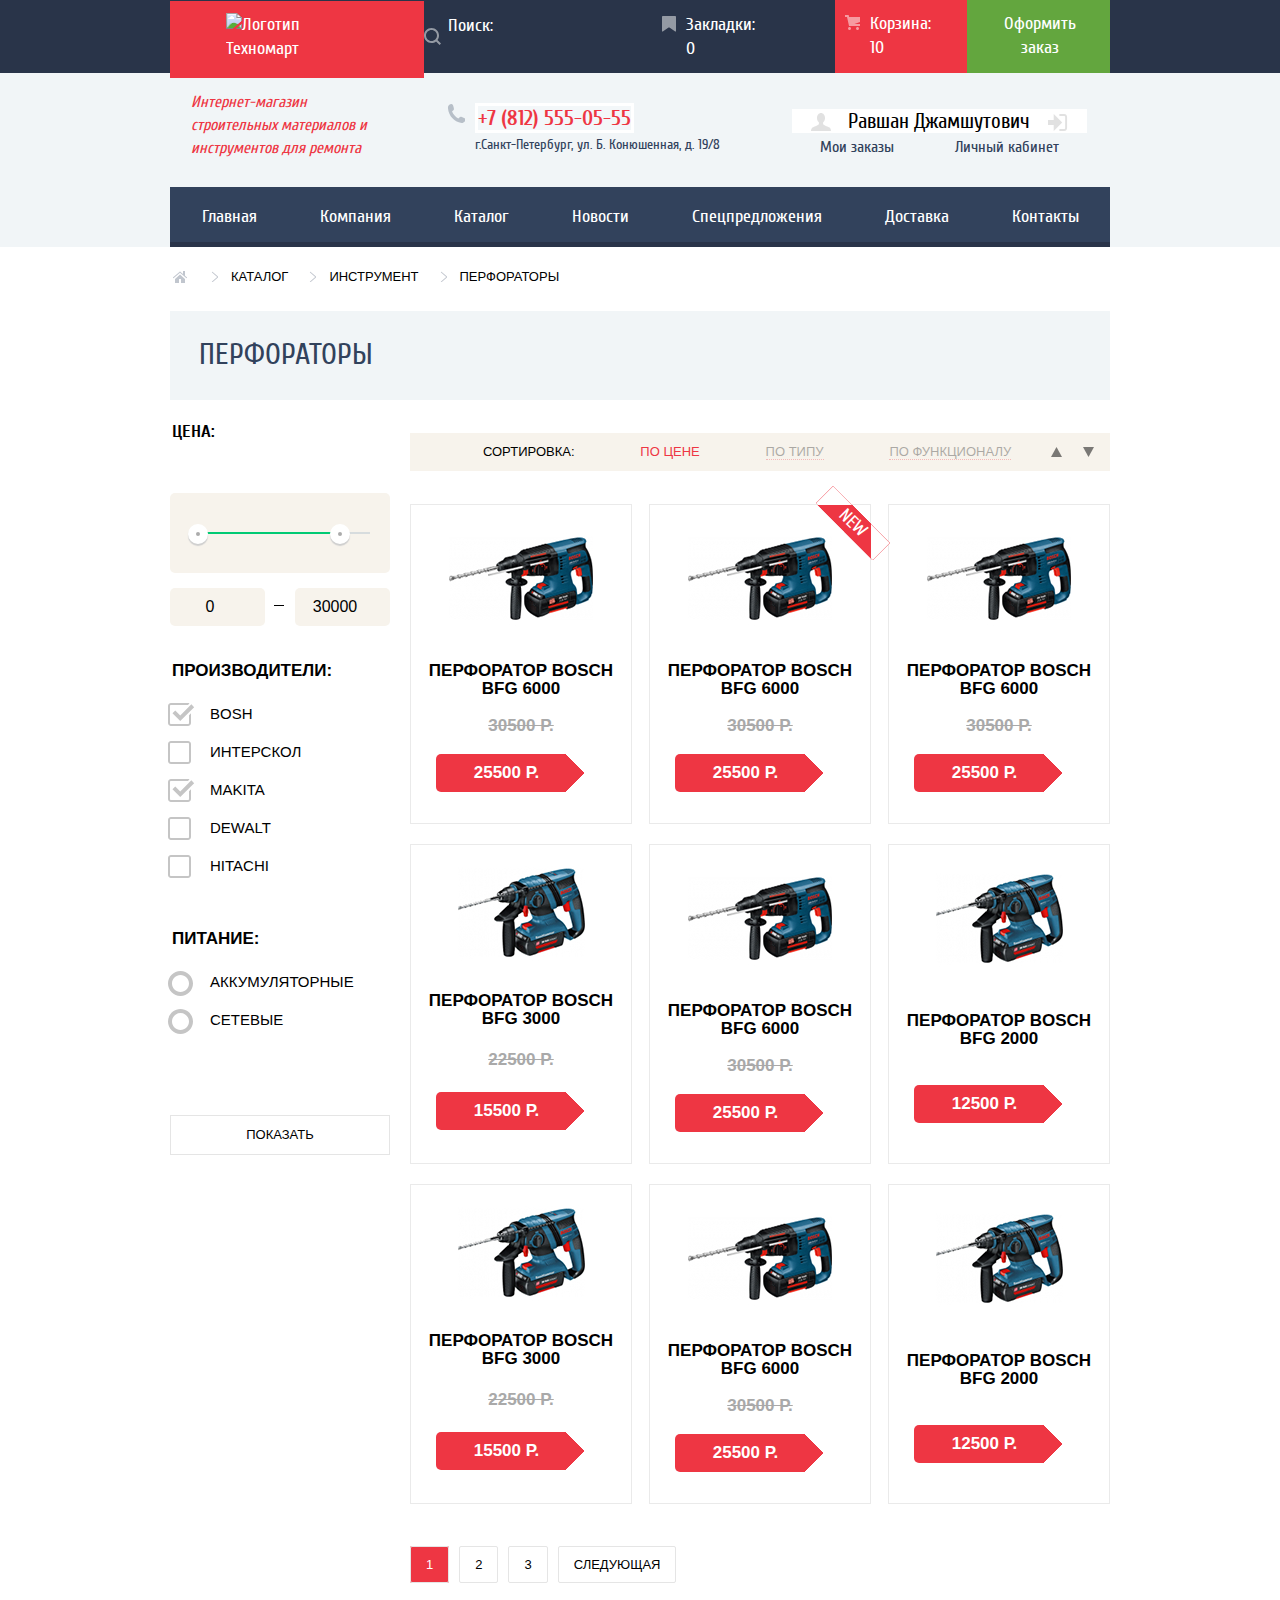
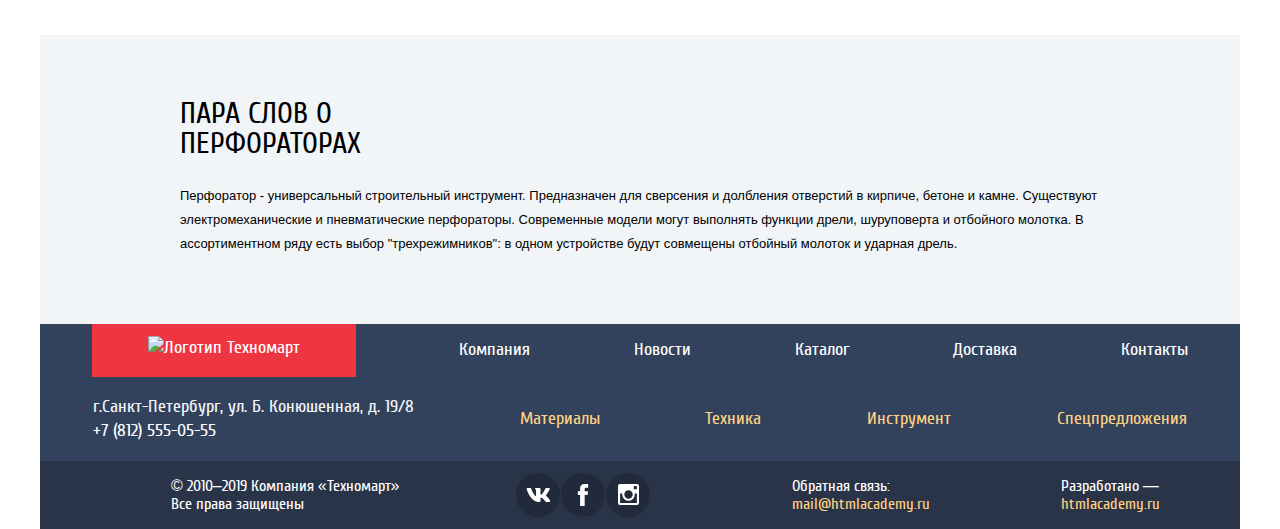
==== commit aedf3191: "Правки" ====
--- a/catalog.html
+++ b/catalog.html
@@ -22,7 +22,7 @@
 			            <svg width="17" height="17" viewBox="0 0 17 17" fill="none" xmlns="http://www.w3.org/2000/svg">
 			              <path fill-rule="evenodd" clip-rule="evenodd" d="M13.458 12.044L17 15.586L15.586 17L12.044 13.458C10.782 14.421 9.21 15 7.5 15C3.35786 15 0 11.6421 0 7.5C0 3.35786 3.35786 0 7.5 0C11.6421 0 15 3.35786 15 7.5C15.0001 9.14309 14.4581 10.7403 13.458 12.044ZM7.5 2C4.467 2 2 4.467 2 7.5C2.00331 10.5362 4.4638 12.9967 7.5 13C10.532 13 13 10.532 13 7.5C13 4.467 10.532 2 7.5 2Z" fill="white"/>
 			            </svg> 
-			            <input type="search" class="search-input" placeholder="Поиск:">
+			            <input type="search" class="search-input" id="search" placeholder="Поиск:">
 			          </label>
 			        </div>
 				    <div class="header-nav-right">
@@ -38,13 +38,11 @@
 						<li class="lead">Интернет-магазин строительных материалов и инструментов для ремонта</li>
 						<li class="header-address"><a class="contacts-phone" href="tel:+78125550555">+7 (812) 555-05-55</a><br>
 						г.Санкт-Петербург, ул. Б. Конюшенная, д. 19/8</li>
-						<div>
-							<ul class="personal">
-								<li><span class="name">Равшан Джамшутович</span></li>
-								<li><button class="menu-user button" type="button">Мои заказы</button></li>
-								<li><button class="menu-user button" type="button">Личный кабинет</button></li>
-							</ul>
-						</div>
+						<li><ul class="personal">
+							<li><span class="name">Равшан Джамшутович</span></li>
+							<li><button class="menu-user button" type="button">Мои заказы</button></li>
+							<li><button class="menu-user button" type="button">Личный кабинет</button></li>
+						</ul></li>
 					</ul>
 					<nav class="site-navigation">
 						<ul>
@@ -212,10 +210,10 @@
 			</section>
 			</div>
 			<section class="features-perforator">
-				<span class="features-perforator-text">
+				<div class="features-perforator-text">
 					<h2 class="features-info heading-second">Пара слов о перфораторах</h2>
 					<p class="features-text">Перфоратор - универсальный строительный инструмент. Предназначен для сверсения и долбления отверстий в кирпиче, бетоне и камне. Существуют электромеханические и пневматические перфораторы. Современные модели могут выполнять функции дрели, шуруповерта и отбойного молотка. В ассортиментном ряду есть выбор "трехрежимников": в одном устройстве будут совмещены отбойный молоток и ударная дрель.</p>
-				</span>
+				</div>
 			</section>	
 		</main>  
 		<footer class="main-footer">
--- a/css/style.css
+++ b/css/style.css
@@ -372,6 +372,18 @@
   background-position: 0 0;
 }
 
+.filter-input-checkbox:checked + label::before {
+  content: "";
+  position: absolute;
+  top: -1px;
+  left: -42px;
+  width: 28px;
+  height: 24px;
+  background-image: url("../img/icon/checkbox-on.svg");
+  background-repeat: no-repeat;
+  background-position: 0 0;
+}
+
 .filter-input-radio + label::before {
   content: "";
   position: absolute;
@@ -1473,7 +1485,7 @@
   box-shadow:0 0 3px 3px rgba(0,0,0,0.5);
 }
 
-.icon-logo-list img: {
+.icon-logo-list img {
   border: 1px;
   border-style: solid;
   border-color: #EAEAEA;
@@ -1490,7 +1502,7 @@
 }
 
 input:disabled {
-  background-color: : 1px solid #B5B5B5;
+  border: 1px solid #B5B5B5;
   box-shadow: 0 0 3px #B5B5B5;
 }
 
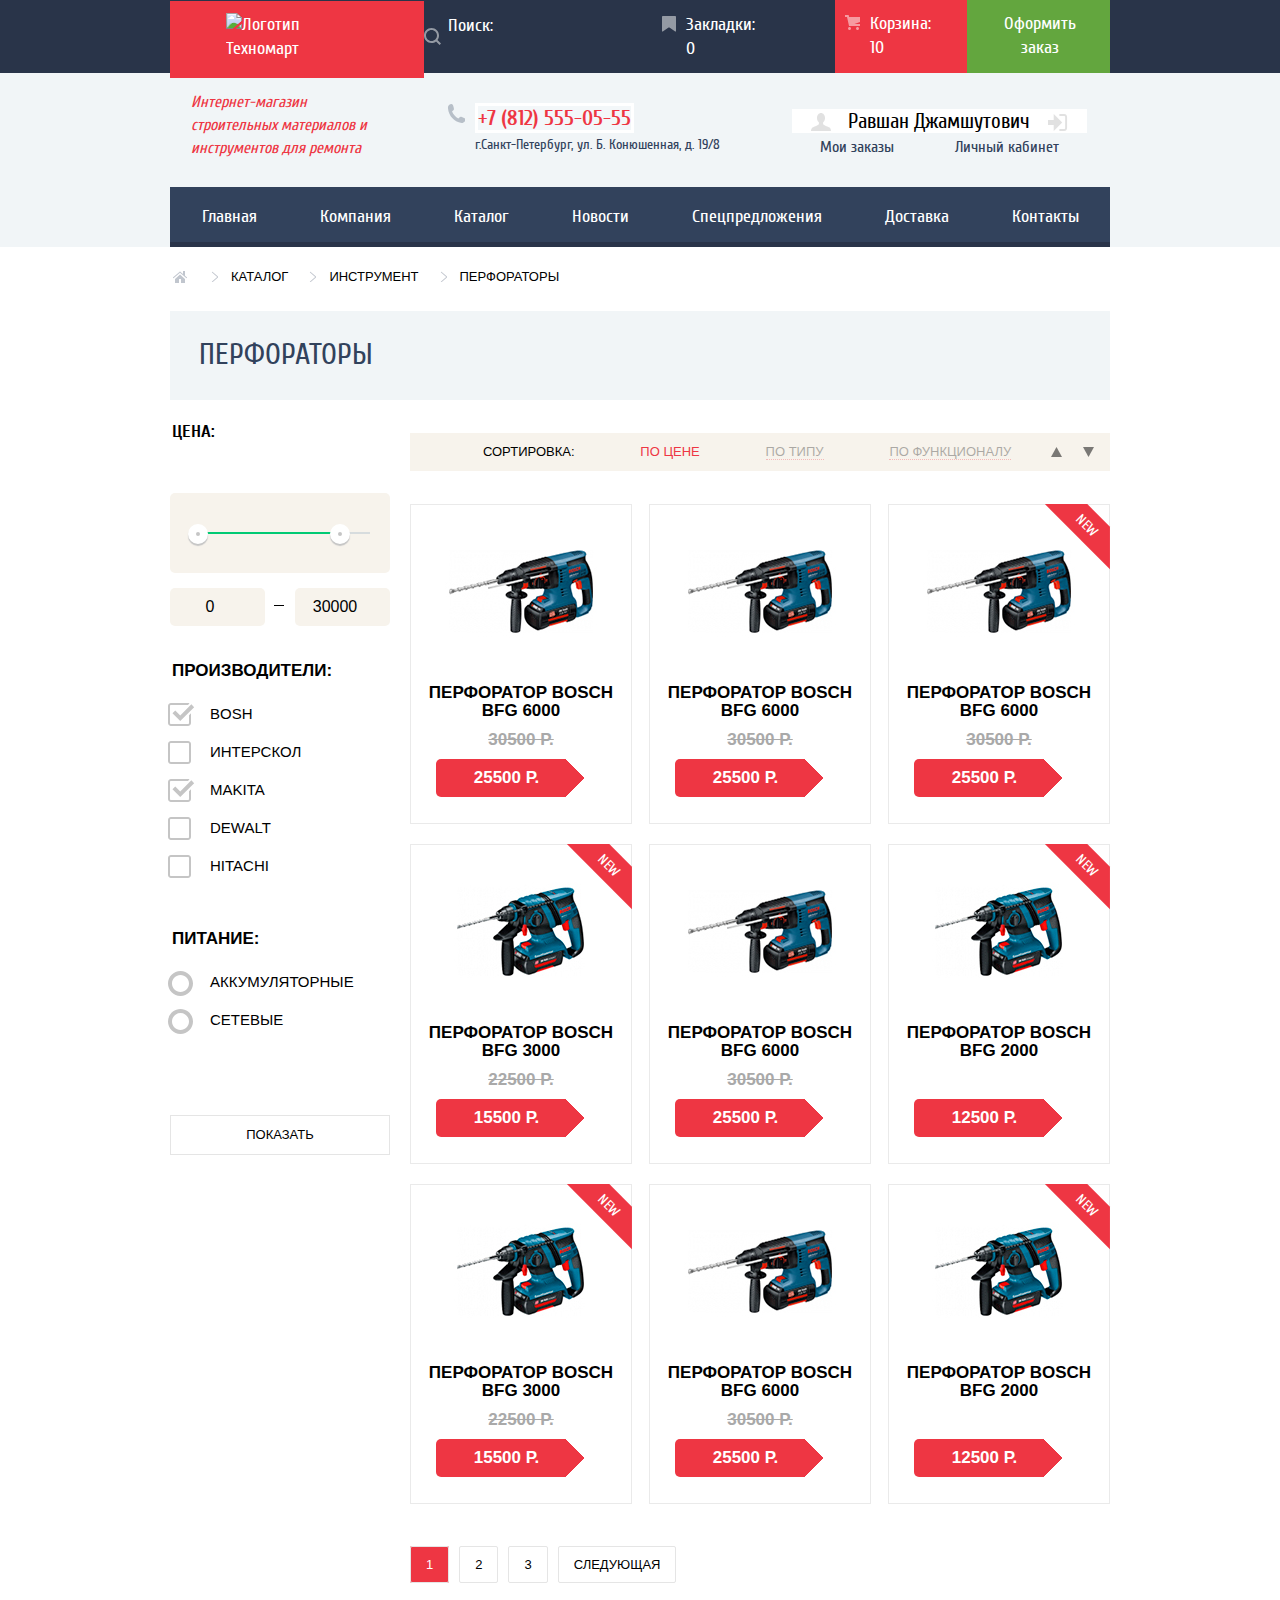
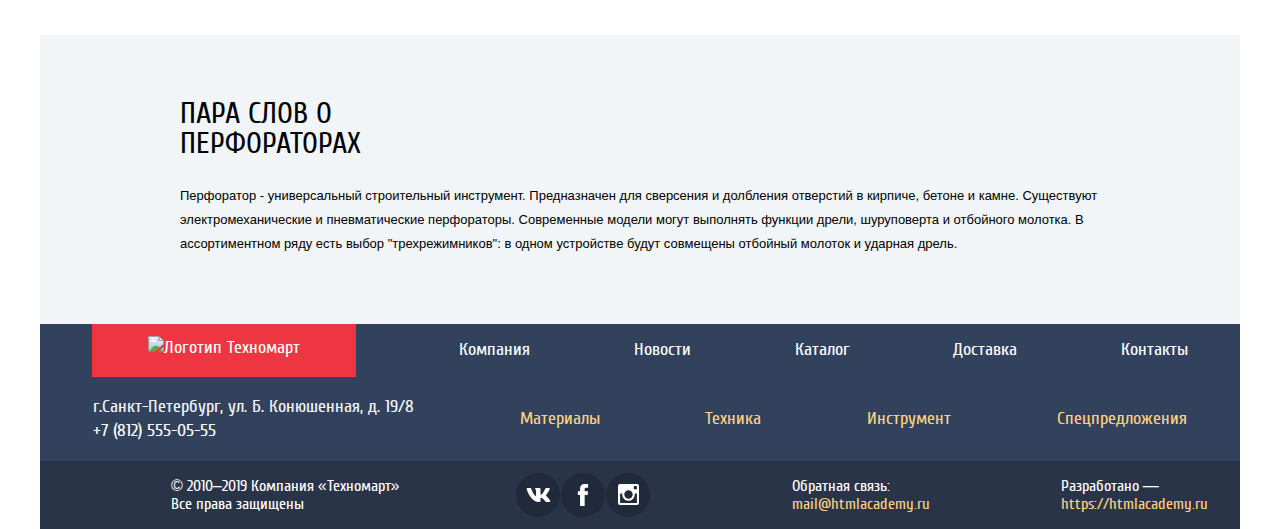
==== commit defbad77: "Добавляет правки" ====
--- a/catalog.html
+++ b/catalog.html
@@ -8,7 +8,7 @@
 		<link rel="apple-touch-icon" href="img/favicon/180.png">
 		<link rel="manifest" href="manifest.webmanifest">
 		<link rel="normalize.css" href="css/normalize.css">
-		<link rel="stylesheet" href="css/style.css">	
+		<link rel="stylesheet" href="css/style-min.css">	
 	</head>
 	<body class="page-body">
 		<header class="main-header">
@@ -140,64 +140,71 @@
 				</ul>
 				<ul class="icon-list">
 					<li class="icon-item">
-							<img src="img/content/pb6000.jpg" width="144" height="128" alt="Перфоратор BOSCH - BFG 6000">
-						<span class="icon-title">Перфоратор BOSCH BFG 6000</span>
-						<span class="price-old">30500 Р.</span>
-						<span class="price-new">25500 Р.</span>
-					</li>
-					<li class="icon-item">
-							<img src="img/content/pb6000.jpg" width="144" height="128" alt="Перфоратор BOSCH +							<img src="img/content/pb6000.jpg" width="184" height="164" alt="Перфоратор BOSCH + BFG 6000">
+						<span class="icon-title">Перфоратор BOSCH BFG 6000</span>
+						<span class="price-old">30500 Р.</span>
+						<span class="price-new">25500 Р.</span>
+					</li>
+					<li class="icon-item">
+							<img src="img/content/pb6000.jpg" width="184" height="164" alt="Перфоратор BOSCH   BFG 6000">
 						<span class="icon-title">Перфоратор BOSCH BFG 6000</span>
 						<span class="price-old">30500 Р.</span>
 						<span class="price-new">25500 Р.</span>
 					</li>		
-					<li class="icon-item">
-							<img src="img/content/pb6000.jpg" width="144" height="128" alt="Перфоратор BOSCH - BFG 6000">
-						<span class="icon-title">Перфоратор BOSCH BFG 6000</span>
-						<span class="price-old">30500 Р.</span>
-						<span class="price-new">25500 Р.</span>
-					</li>
-					<li class="icon-item">
-							<img src="img/content/pb3000.jpg" width="127" height="112" alt="Перфоратор BOSCH +					<li class="icon-item icon-sticker">
+            				<div class="new-sticker"><span class="new-sticker-text">new</span></div>
+							<img src="img/content/pb6000.jpg" width="184" height="164" alt="Перфоратор BOSCH + BFG 6000">
+						<span class="icon-title">Перфоратор BOSCH BFG 6000</span>
+						<span class="price-old">30500 Р.</span>
+						<span class="price-new">25500 Р.</span>
+					</li>
+					<li class="icon-item icon-sticker">
+            				<div class="new-sticker"><span class="new-sticker-text">new</span></div>
+							<img src="img/content/pb3000.jpg" width="184" height="164" alt="Перфоратор BOSCH   BFG 3000">
 						<span class="icon-title">Перфоратор BOSCH BFG 3000</span>
 						<span class="price-old">22500 Р.</span>
 						<span class="price-new">15500 Р.</span>
 					</li>
 					<li class="icon-item">
-							<img src="img/content/pb6000.jpg" width="144" height="128" alt="Перфоратор BOSCH - BFG 6000">
-						<span class="icon-title">Перфоратор BOSCH BFG 6000</span>
-						<span class="price-old">30500 Р.</span>
-						<span class="price-new">25500 Р.</span>
-					</li>
-					<li class="icon-item">
-							<img src="img/content/pb2000.jpg" width="127" height="112" alt="Перфоратор BOSCH +							<img src="img/content/pb6000.jpg" width="184" height="164" alt="Перфоратор BOSCH + BFG 6000">
+						<span class="icon-title">Перфоратор BOSCH BFG 6000</span>
+						<span class="price-old">30500 Р.</span>
+						<span class="price-new">25500 Р.</span>
+					</li>
+					<li class="icon-item icon-sticker">
+            				<div class="new-sticker"><span class="new-sticker-text">new</span></div>
+							<img src="img/content/pb2000.jpg" width="184" height="164" alt="Перфоратор BOSCH   BFG 2000">
 						<span class="icon-title">Перфоратор BOSCH BFG 2000</span>
+						<span class="price-old-hidden">0 Р.</span>
 						<span class="price-new">12500 Р.</span>
 					</li>
-					<li class="icon-item">
-							<img src="img/content/pb3000.jpg" width="127" height="112" alt="Перфоратор BOSCH +					<li class="icon-item icon-sticker">
+            				<div class="new-sticker"><span class="new-sticker-text">new</span></div>
+							<img src="img/content/pb3000.jpg" width="184" height="164" alt="Перфоратор BOSCH   BFG 3000">
 						<span class="icon-title">Перфоратор BOSCH BFG 3000</span>
 						<span class="price-old">22500 Р.</span>
 						<span class="price-new">15500 Р.</span>
 					</li>
 					<li class="icon-item">
-							<img src="img/content/pb6000.jpg" width="144" height="128" alt="Перфоратор BOSCH - BFG 6000">
-						<span class="icon-title">Перфоратор BOSCH BFG 6000</span>
-						<span class="price-old">30500 Р.</span>
-						<span class="price-new">25500 Р.</span>
-					</li>
-					<li class="icon-item">
-							<img src="img/content/pb2000.jpg" width="127" height="112" alt="Перфоратор BOSCH +							<img src="img/content/pb6000.jpg" width="184" height="164" alt="Перфоратор BOSCH + BFG 6000">
+						<span class="icon-title">Перфоратор BOSCH BFG 6000</span>
+						<span class="price-old">30500 Р.</span>
+						<span class="price-new">25500 Р.</span>
+					</li>
+					<li class="icon-item icon-sticker">
+            				<div class="new-sticker"><span class="new-sticker-text">new</span></div>
+							<img src="img/content/pb2000.jpg" width="184" height="164" alt="Перфоратор BOSCH   BFG 2000">
 						<span class="icon-title">Перфоратор BOSCH BFG 2000</span>
+						<span class="price-old-hidden">0 Р.</span>
 						<span class="price-new">12500 Р.</span>
 					</li>
 				</ul>
@@ -264,7 +271,7 @@
 				</p>
 				<p>
 					Разработано —<br>
-					<a class="link-yellow" href="https://htmlacademy.ru">htmlacademy.ru</a>
+					<a class="link-yellow" href="https://htmlacademy.ru/intensive/htmlcss">https://htmlacademy.ru</a>
 				</p>
 			</section>
 		</footer>
--- a/css/style-min.css
+++ b/css/style-min.css
@@ -0,0 +1 @@
+@font-face{font-family:"Cuprum";src:url("../fonts/cuprum.woff2") format("woff2"), url("../fonts/cuprum.woff") format("woff");font-weight:400;font-style:normal}@font-face{font-family:"Cuprum";src:url("../fonts/cuprumbold.woff2") format("woff2"), url("../fonts/cuprumbold.woff") format("woff");font-weight:700;font-style:normal}:root{--basic-black:#000;--basic-white:#fff;--basic-gray:#888;--basic-green:#63A63E;--basic-rose-red:#EE3643;--basic-red:#BA2732;--medium-red:#CA2C37;--basic-blue:#3BBCE3;--basic-alice-blue:#F1F5F7;--basic-blue-blue:#293449;--light-gray:#C5C5C5;--dark-blue:#161D29;--dark-blue-blue:#212A3A;--medium-blue-blue:#405069;--medium-blue:#32425C;--light-blue-blue:#C1C6CE;--light-brown:#FFD180;--medium-light-brown:#FFBF47;--medium-brown:#FFC047;--very-light-brown:#F9F5F0;--very-brown:#F7F3EC;--medium-gray:#A9A9A9;--light-white:#F3F7F9;--dusty-rose:#DC91D8;--light-green:#8ED78F;--medium-green:#5FBB2D;--very-light-gray:#E5E5E5;--light-purple:#7b729d;--smoky-white:#EAEAEA;--white-aluminum:#ababab;--medium-light-green:#00ca74;--medium-light-blue:#d7dcde}body{min-width:960px;margin:0;padding:0;font-family:"Cuprum",Arial,sans-serif;font-size:18px;line-height:24px;font-weight:400;color:var(--basic-black);background-color:var(--basic-white);list-style:none;display:grid;grid-template-rows:min-content 1fr min-content}a{text-decoration:none;color:var(--basic-white)}img{max-height:100%;height:auto}.page{height:100%}.navigation-address ul, .avatar ul, .icon-list, .icon-logo-list ul, .features-list ul, .contacts ul, .main-footer ul, .page-catalog ul{list-style:none}.button{border:none;background-color:transparent;color:var(--basic-white);font-family:"Cuprum",Arial,sans-serif;font-size:14px;line-height:18px;text-transform:uppercase;font-weight:400;cursor:pointer}.heading-second,.heading-second-service,.heading-second-delivery,.heading-second-contacts,.heading-second-office{font-size:30px;line-height:30px;font-weight:400;color:var(--medium-blue);text-transform:uppercase}.avatar-perforators h3{text-transform:uppercase}.heading-third{font-size:24px;line-height:30px;font-weight:700;color:var(--basic-white)}.heading-fourth{font-size:18px;line-height:24px;font-weight:400;color:var(--basic-white)}.checkout:hover{background-color:var(--medium-green)}.checkout:active{opacity:0.5}.lead{font-style:italic;font-size:16px;line-height:23px;color:var(--basic-rose-red)}.contacts-phone{font-weight:700;font-size:21px;line-height:30px;color:var(--basic-rose-red);background-color:var(--light-white);border:3px solid var(--basic-white)}.header-address{font-size:14px;color:var(--medium-blue)}.login-link{font-size:21px;line-height:21px;color:var(--basic-black);text-transform:none}.carousel{text-transform:uppercase}.icon-title{font-family:"PT Sans",Arial,sans-serif;font-size:18px;line-height:20px;font-weight:700;color:var(--basic-black);text-align:center}.icon-item span{font-family:"PT Sans",Arial,sans-serif;font-size:17px;line-height:18px;font-weight:700;text-transform:uppercase}.price-old{color:var(--medium-gray);text-decoration-line:line-through}.icon-item .price-old-hidden{font-size:0}.price-new{color:var(--basic-white);background-color:var(--basic-rose-red)}.features-perforator{display:flex;flex-direction:column;max-width:1200px;margin:auto;background-color:var(--basic-alice-blue)}.features-info{color:var(--basic-black);width:338px;padding-top:64px;padding-bottom:25px;margin:0}.features-text{font-family:"PT Sans",Arial,sans-serif;font-weight:400;font-size:13px;line-height:24px;padding-bottom:68px;color:var(--basic-black);margin:0}.features-perforator-text{width:920px;margin:0 auto}.features-button{padding-left:0;box-shadow:0 1px 0 var(--basic-blue-blue), inset 0 1px 0 var(--medium-blue-blue), 15px 0 16px -6px var(--light-purple)}.features-button button{font-weight:700;font-size:21px;line-height:30px;text-transform:none;background-color:var(--medium-blue);width:240px;text-align:left;padding-left:22px;padding-top:13.5px;padding-bottom:17.5px}.features-button .button-active, .features-button .button-active:hover, .features-button .button-active:active{color:var(--medium-blue);background-color:var(--basic-white)}.features-button button:hover{background-color:var(--basic-blue-blue)}.features-button button:active{color:var(--medium-blue);background-color:var(--basic-white)}.features-item-item{color:var(--basic-black);position:relative}.footer-address{color:var(--light-white)}.link-yellow{color:var(--light-brown)}.footer-social .link-yellow:hover{text-decoration:underline}.footer-social .link-yellow:active{color:var(--basic-rose-red);text-decoration:none}.footer-social{font-size:16px;line-height:18px;color:var(--basic-white);background-color:var(--basic-blue-blue)}.name{font-size:21px;line-height:21px;background-color:var(--basic-white);padding-left:56px;padding-right:57px}.name:active{color:var(--light-gray)}.menu-user{font-size:16px;line-height:18px;color:var(--medium-blue);text-transform:none}.breadcrumbs-items,.breadcrumbs{font-family:"PT Sans",Arial,sans-serif;font-size:13px;line-height:18px;color:var(--basic-black);text-transform:uppercase}.filter fieldset{padding:0;margin:0;margin-bottom:30px;border:none}.filter-name{font-family:"PT Sans",Arial,sans-serif;font-size:13px;line-height:18px;color:var(--basic-black);text-transform:uppercase;background-color:var(--very-brown)}.filter-heading{font-family:"PT Sans",Arial,sans-serif;font-weight:700;font-size:17px;line-height:30px;color:var(--basic-black);text-transform:uppercase}.filter-price-scale{font-family:"PT Sans",Arial,sans-serif;font-size:17px;line-height:18px;color:var(--basic-black);text-transform:uppercase;background-color:var(--very-brown)}.filter-option{margin-bottom:19px}.filter-option label{font-family:"PT Sans",Arial,sans-serif;font-size:15px;line-height:19px;color:var(--basic-black);text-transform:uppercase;position:relative;display:block;user-select:none}.filter-input-checkbox+label::before{content:"";position:absolute;top:-1px;left:-42px;width:28px;height:24px;background-image:url("../img/icon/checkbox-off.svg");background-repeat:no-repeat;background-position:0 0}.filter-input-checkbox:checked+label::before{content:"";position:absolute;top:-1px;left:-42px;width:28px;height:24px;background-image:url("../img/icon/checkbox-on.svg");background-repeat:no-repeat;background-position:0 0}.filter-input-radio+label::before{content:"";position:absolute;left:-42px;top:-1px;width:25px;height:25px;background-image:url("../img/icon/radio-off.svg");background-repeat:no-repeat;background-position:0 0}.filter-input-radio:checked+label::after{content:"";position:absolute;top:-1px;left:-42px;width:25px;height:25px;background-image:url("../img/icon/radio-on.svg");background-repeat:no-repeat;background-position:0 0}.show-button{font-family:"PT Sans",Arial,sans-serif;font-size:13px;line-height:18px;color:var(--basic-black);text-transform:uppercase;width:220px;margin-top:37px;background:var(--basic-white);border:1px solid var(--very-light-gray);padding-top:10px;padding-bottom:10px}.sorting{font-family:"PT Sans",Arial,sans-serif;font-size:13px;line-height:18px;color:var(--basic-black);text-transform:uppercase;background-color:var(--very-brown);position:relative}.sorting-button-up{position:absolute;top:14px;right:48px;height:10px;width:11px;background-image:url("../img/icon/arrow-up.svg");background-repeat:no-repeat;background-position:left center;opacity:0.5;cursor:pointer}.sorting-button-down{position:absolute;top:14px;right:16px;height:10px;width:11px;background-image:url("../img/icon/arrow-down.svg");background-repeat:no-repeat;background-position:left center;opacity:0.5;cursor:pointer}.sorting-button-up:hover,.sorting-button-down:hover{opacity:1}.sorting-button-up:active{background-image:url("../img/icon/arrow-up-active.svg");opacity:1}.sorting-button-down:active{background-image:url("../img/icon/arrow-down-active.svg");opacity:1}.sorting-price:hover,.sorting-type:hover{color:var(--basic-black);border-bottom:1px solid var(--basic-rose-red);opacity:1}.sorting-price:active,.sorting-type:active{color:var(--basic-rose-red);opacity:1}.sorting-price{color:var(--basic-rose-red)}.sorting-type{border-bottom:1px dotted var(--basic-rose-red);opacity:0.3}.pagination-page{font-family:"PT Sans",Arial,sans-serif;font-size:13px;line-height:18px;color:var(--basic-black);text-transform:uppercase;border-radius:2px;border:1px solid var(--very-light-gray);width:38px;padding:10px 15px;border:1px solid var(--very-light-gray);margin-right:10px;margin-bottom:59px}.pagination-active{font-family:"PT Sans",Arial,sans-serif;font-size:13px;line-height:18px;color:var(--basic-white);background-color:var(--basic-rose-red);border-radius:2px;border:1px solid var(--very-light-gray);width:38px;padding:10px 15px;border:1px solid var(--very-light-gray);margin-right:10px;margin-bottom:59px}.pagination-active:hover{border:1px solid var(--light-gray);color:var(--basic-black);background-color:var(--basic-white)}.pagination-active:active{border:1px solid var(--basic-rose-red);color:var(--basic-black);background-color:var(--basic-white)}.pagination-page:hover{border:1px solid var(--light-gray)}.pagination-page:active{border:1px solid var(--basic-rose-red)}.checkout button{padding-left:130px}.wrapper{width:940px}.main-header{background-color:var(--basic-alice-blue);display:flex;flex-direction:column;justify-content:space-around;width:100%}.main-navigation{background-color:var(--basic-blue-blue);width:100%;display:flex;flex-wrap:wrap;justify-content:center}.header-nav-left{padding-right:275px}.header-nav-left svg{padding-top:7px;margin-right:5px;opacity:0.5}.main-header-logo{background-color:var(--basic-rose-red);box-shadow:inset 0 -5px 0 rgba(0, 0, 0, 0.2);margin-bottom:-5px}.main-header-logo img{background-color:var(--basic-rose-red);padding:12px 56px 17px 56px}.main-header-logo .footer-menu-link img{background-color:var(--basic-rose-red);box-shadow:inset 0 -5px 0 rgba(0, 0, 0, 0.2);padding:20px 41px 25px 41px}.personal{margin-top:20px;display:flex;flex-direction:row;flex-wrap:wrap;width:299px;justify-content:center;align-items:center;position:relative}.name::before{content:"";position:absolute;top:-3px;left:21px;width:20px;height:28px;background-image:url("../img/icon/men.svg");background-repeat:no-repeat;background-position:left center;opacity:0.5}.name::after{content:"";position:absolute;top:3px;right:21px;width:20px;height:17px;background-image:url("../img/icon/icon-login.svg");background-repeat:no-repeat;background-position:right center;opacity:0.5}.search-input{position:absolute;width:68px;top:12px;text-align:left;background:var(--basic-blue-blue);border:none;font-size:18px;line-height:24px}input[type="search"]::placeholder{color:var(--basic-white);font-family:"Cuprum";font-weight:400}.header-address{padding:12px 27px 12px 45px;position:relative}.contacts-phone::before{content:"";position:absolute;top:13px;left:17px;width:18px;height:19px;background-image:url("../img/icon/icon-phone.svg");background-repeat:no-repeat;background-position:0 0;opacity:1}.header-navigation{display:flex;align-items:center;justify-content:space-between}.header-nav-right,.header-nav-left{display:flex;justify-content:space-around;align-items:center}.header-nav-right{position:relative}.bookmarks{margin-right:71px}.bookmarks::before{content:"";position:absolute;top:16px;left:-24px;width:14px;height:16px;background-image:url("../img/icon/shape.svg");background-repeat:no-repeat;background-position:0 0;opacity:0.5}.cart-catalog{position:relative;font-size:18px;line-height:24px;padding:12px 21px 13px 35px;text-transform:none;background-color:var(--basic-rose-red)}.cart::before{content:"";position:absolute;top:16px;left:130px;width:15px;height:15px;background-image:url("../img/icon/icon-cart.svg");background-repeat:no-repeat;background-position:0 0;opacity:0.5}.cart-catalog::before{content:"";position:absolute;top:15px;left:10px;width:15px;height:15px;background-image:url("../img/icon/icon-cart.svg");background-repeat:no-repeat;background-position:0 0;opacity:0.5}.navigation-address{display:flex;justify-content:center}.navigation-address ul{display:flex;justify-content:space-around;padding:0}.lead{width:197px}.comein::before{content:"";position:absolute;top:14px;left:19px;width:21px;height:21px;background-image:url("../img/icon/icon-login.svg");background-repeat:no-repeat;background-position:0 0;opacity:1}.user-navigation .login-link{padding:12px 27px 12px 45px;position:relative;background:var(--basic-white)}.site-navigation{display:flex;justify-content:center}.site-navigation ul{display:flex;justify-content:space-around;width:100%}.avatar ul{display:flex;flex-wrap:wrap;flex-direction:row;width:940px;padding-left:0;margin-right:auto;margin-left:auto;justify-content:space-between;margin-bottom:59px;margin-top:59px}.avatar-perforators{position:relative;width:620px;height:266px;background-color:rgba(0, 0, 0, 0.25);margin:10px 0}.avatar-block-perfor{position:absolute;margin-top:23px;margin-left:24px}.avatar-block-perfor h3{margin-left:24px;padding-bottom:0}.avatar-block-perfor h4{width:258px;margin-top:0;margin-left:24px;margin-bottom:113px}.avatar-block-perfor .red-button{width:192px;left:24px;padding:11px 46px 9px 46px}.avatar-materials,.avatar-tool,.avatar-equipment,.avatar-discounts,.avatar-delivery{display:flex;justify-content:center;align-items:center;max-height:123px;width:300px;margin:10px 0}.avatar-dop .avatar-style{width:300px;margin:0}.avatar-discounts,.avatar-delivery{margin:10px 0}.avatar-block{margin:20px 34px 20px 0}.avatar-materials{position:relative}.new-sticker{color:var(--basic-white);text-align:center;position:absolute;top:7px;right:-24px;border-bottom:30px solid var(--basic-rose-red);border-left:30px solid transparent;border-right:30px solid transparent;height:0;width:32px;transform:rotate(45deg);text-transform:uppercase;font-size:14px;line-height:18px}.new-sticker-text{position:absolute;top:7px;left:4px}.icon-sticker .new-sticker{top:6px;right:-25px}.icon-sticker .new-sticker-text{left:3px;font-family:"Cuprum",Arial,sans-serif;font-size:14px;line-height:18px;font-weight:400}.icon-sticker{position:relative}.heading-third{padding-bottom:14px;margin:0}.avatar-list{width:135px;height:38px}.icon{display:flex;flex-direction:column;justify-content:center;align-items:center}.icon-head{display:flex;flex-direction:row;width:940px;margin:auto;justify-content:space-between}.icon-head h2{margin-left:28px}.icon-list{display:flex;flex-wrap:wrap;flex-direction:row;margin:0;padding:0;justify-content:space-between;width:100%}.icon-item{border:1px solid var(--smoky-white);width:220px;min-height:318px;margin-top:20px;display:flex;flex-direction:column;align-items:center;justify-content:space-around;align-self:auto}.icon-title img{width:184px;height:164px;margin:0}.price-old{margin:0 24px 0 24px}.price-new{width:141px;text-align:center;padding-top:10px;padding-bottom:10px;padding-right:44px;margin:0 32px 21px 47px;border-radius:5px;background-image:linear-gradient(225deg, var(--basic-white) 25%, transparent 25%), linear-gradient(315deg, var(--basic-white) 25%, transparent 25%)}.icon-list{position:relative}.icon-logo-list ul{display:flex;flex-wrap:wrap;flex-direction:row;padding:20px;margin:0 auto;max-width:940px;justify-content:space-between;align-items:center}.logo-list{border:1px solid var(--smoky-white);margin-top:20px;margin-right:20px}.list-icon{width:220px}.logo-list-bosch{padding:54px 47px}.logo-list-makita{padding:50px 49px 55px 48px}.logo-list-dewalt{padding:48px 37px 53px 37px}.logo-list-interscol{padding:34px 11px 36px 9px}.logo-list-hitachi{padding:58px 23px 56px 28px}.logo-list-lg{padding:36px 49px 36px 50px}.logo-list-aeg{padding:24px 34px 25px 35px}.logo-list-metabo{padding:34px 8px 42px 8px}.footer-navigation{display:flex;flex-direction:row;justify-content:space-around;align-items:center;width:1200px;margin:0;padding:0;margin-right:auto;margin-left:auto}.red-button{margin:20px;padding:11px 38px 9px 39px}.features-list{display:flex;flex-direction:row;flex-wrap:wrap;width:1200px}.service{width:1200px;padding-left:130px}.delivery-text{width:300px;z-index:2}.delivery-truck{position:absolute}.delivery-truck img{position:relative;top:55px;left:159px}.service-info{padding-left:130px}.delivery ul{display:flex;padding-top:0;margin-top:0}.container-contacts{display:flex;flex-direction:row;width:1200px;margin:0 auto;margin-bottom:70px;margin-top:70px;margin-left:auto;margin-right:auto;justify-content:space-around}.container-contacts button{margin-left:0}.contacts ul{position:relative}.contacts li{margin-bottom:10px}.features-item-item::before{content:"";position:absolute;width:25px;height:3px;top:10px;left:-40px;background-image:url("../img/icon/objectred.svg");background-repeat:no-repeat}.contacts p{margin-top:24px}.contacts{display:flex;flex-direction:column;width:460px;justify-content:space-between}.contacts-office{display:flex;flex-direction:column;width:300px;justify-content:space-between}.contacts .red-button{width:220px;margin-top:25px;padding:11px 40px 9px 40px}.contacts-office .red-button{width:300px;margin-top:50px;padding:11px 61px 9px 62px}.footer-social{display:grid;grid-template-columns:1.5fr 0.5fr 0.5fr 1fr;width:1200px;justify-content:center;align-items:center}.footer-social p{margin-left:131px}.footer-social ul{display:flex;flex-wrap:wrap;justify-content:space-between;width:134px;margin:0 auto;padding:0;list-style:none}.social-button{display:flex;align-items:center;justify-content:center;width:44px;height:44px;background-color:rgba(33, 42, 58, 1);color:inherit;border-radius:100%}.social-button ul{}.social-button:hover,.social-button:active{background-color:rgba(238,54,67,1)}.visually-hidden{position:absolute;width:1px;height:1px;margin:-1px;border:0;padding:0;white-space:nowrap;clip-path:inset(100%);clip:rect(0 0 0 0);overflow:hidden}.catalog-filter{display:grid;grid-template-columns:1fr 1fr;width:940px;margin-right:auto;margin-left:auto}.breadcrumbs{grid-column:1 / -1;margin-bottom:20px;margin-top:21px}.purchase-block{width:700px;margin-left:20px}.sorting{display:flex;flex-direction:row;justify-content:space-around;align-items:center;padding-top:10px;padding-bottom:10px}.pagination{display:flex;flex-wrap:wrap;padding:0;margin-top:48px;margin-bottom:59px}.pagination-active .pagination-page a{display:block;margin-bottom:69px}.site-navigation{background-color:var(--medium-blue);box-shadow:inset 0px -5px 0px var(--basic-blue-blue);width:940px}.site-navigation-head:hover{background-color:var(--basic-blue-blue)}.site-navigation-head:active{opacity:0.5}.search{color:var(--basic-white)}.red-button{background-color:var(--basic-rose-red)}.red-button:hover{background-color:var(--medium-red)}.avatar-list .red-button:hover{background-color:var(--medium-red)}.red-button:active{background-color:var(--basic-red)}.avatar-list .red-button:active{background-color:var(--basic-red)}.header-nav-left-catalog{padding-right:240px}.checkout{font-size:18px;line-height:24px;padding:12px 16px 13px 19px;margin-left:25px;text-transform:none;background-color:var(--basic-green)}.checkout-button{font-size:18px;line-height:24px;padding:12px 16px 13px 19px;margin-left:0;text-transform:none;background-color:var(--basic-green)}.avatar-list{background-color:rgba(255,255,255,0.3)}.avatar-list:hover{background-color:rgba(197,197,197,0.3)}.avatar-list:active{background-color:rgba(169,169,169,0.3)}.avatar-materials{background-color:var(--medium-light-brown)}.avatar-tool{background-color:var(--basic-blue)}.avatar-equipment{background-color:var(--dusty-rose)}.avatar-list .red-button{background-color:var(--basic-rose-red)}.avatar-discounts{background-color:var(--light-green)}.avatar-delivery{background-color:var(--medium-light-brown)}.icon-head{background-color:var(--very-light-brown)}.features-list{background-color:var(--basic-alice-blue);margin-right:auto;margin-left:auto;padding-bottom:100px;padding-top:64px}.main-footer{width:1200px;margin-right:auto;margin-left:auto}.footer-menu{background-color:var(--medium-blue)}.footer-menu-link:hover{text-decoration:underline}.footer-menu-link:active{opacity:0.5;text-decoration:none}.footer-navigation .footer-phone:hover, .footer-navigation .footer-phone:active{text-decoration:none;opacity:1}.breadcrumbs{display:flex;padding-top:21px;margin:auto;justify-content:flex-start;flex-wrap:wrap;width:940px}.breadcrumbs-items{position:relative;margin-right:41px}.breadcrumbs-items::after{content:"";position:absolute;width:7px;height:11px;top:2px;right:-28px;background-image:url("../img/icon/shapecrumbs.svg");margin-left:40px}.crumbshome::before{content:"";position:absolute;width:14px;height:12px;top:2px;right:3px;background-image:url("../img/icon/icon-home.svg")}.breadcrumbs-heading{background-color:var(--basic-alice-blue);display:flex;flex-direction:row;margin-right:auto;margin-left:auto;width:940px;margin-bottom:20px;align-items:center}.breadcrumbs-heading span{padding-left:29px;padding-top:29px;padding-bottom:30px}.bookmarks:active,.cart:active{background-color:var(--dark-blue);opacity:0.5}.login-link{background:none;border:none}.login-link:hover,.menu-user:hover{color:var(--basic-rose-red)}.login-link:active,.menu-user:active{color:var(--light-gray)}.icon-item:hover{box-shadow:0 0 3px 3px rgba(0,0,0,0.5)}.icon-logo-list img{border:1px;border-style:solid;border-color:var(--smoky-white)}.logo-list:hover{box-shadow:0 0 10px rgba(0,0,0,0.5)}.logo-list:active{box-shadow:0 0 10px rgba(0,0,0,0.5);opacity:0.5}input:disabled{border:1px solid var(--very-light-gray);box-shadow:0 0 3px var(--very-light-gray)}.filter-item{margin:0;padding:0;border:none;width:220px;margin:50px auto}.range-filter{width:220px;margin-top:49px}.filter-item legend{font-size:18px;line-height:24px;text-transform:uppercase;font-weight:700}.range-controls{position:relative;height:41px;margin-bottom:15px;padding-top:39px;padding-right:20px;padding-left:20px;background-color:var(--very-brown);border-radius:5px}.range-controls .scale{height:2px;background:var(--medium-light-blue)}.range-controls .bar{width:80%;height:2px;background:var(--medium-light-green)}.range-controls .toggle{position:absolute;top:31px;left:0;width:4px;height:4px;padding:0;border:8px solid var(--basic-white);background-color:var(--light-gray);border-radius:50%;box-shadow:0 2px 1px 0 var(--light-gray);cursor:pointer}.range-controls .toggle-min{left:18px}.range-controls .toggle-max{left:160px}.price-controls{display:flex;justify-content:space-between}.price-controls label{text-transform:uppercase;font-family:"Roboto","Arial",sans-serif;font-size:16px}.price-controls input{width:75px;padding:10px;text-align:center;border:none;border-radius:5px;background-color:var(--very-brown);font-family:inherit;font-size:inherit}.max-price::before{content:"";position:absolute;top:17px;left:-21px;height:1px;width:10px;background-color:var(--basic-black)}.max-price{position:relative}.avatar-icon{width:78px}.modal{position:fixed;z-index:4;top:0;right:0;bottom:0;left:0;margin:auto;display:none;color:var(--basic-black);background-color:var(--basic-white);filter:drop-shadow(0px 20px 40px rgba(0,0,0,0.75))}.modal-error{animation:shake 0.6s}.modal-company{top:120px;bottom:auto;width:620px;background-image:linear-gradient(to top, rgb(244, 244, 244) 26%, rgba(255, 255, 255, 0) 26%, rgba(255, 255, 255, 0) 100%, rgb(244, 244, 244) 100%)}.modal-company:before,.modal-map:before{content:"";width:100%;height:7px;background-color:var(--basic-rose-red);opacity:0.8;position:absolute;top:0;left:0}.modal-close{position:absolute;top:14px;right:11px;width:30px;height:30px;background-color:transparent;font-size:0;border:0;cursor:pointer}.modal-close::before,.modal-close::after{content:"";position:absolute;top:14px;left:0;width:30px;height:3px;background-color:var(--basic-rose-red)}.feedback-form{display:flex;flex-wrap:wrap;justify-content:space-between;margin:40px 80px}.feedback-form p{display:flex;flex-direction:column;margin:0;margin-bottom:13px}.feedback-text{width:100%}.feedback-form textarea{padding-top:10px;padding-right:40px;padding-bottom:10px;padding-left:15px;font:inherit;font-size:13px;line-height:24px;color:var(--medium-gray);background-color:var(--basic-white);border:2px solid var(--light-gray)}.feedback-form button{width:100%;margin:0;margin-top:74px}.feedback-form label{margin-bottom:11px}.feedback-form input[type="email"], .feedback-form input[type="text"]{box-sizing:border-box;width:220px;padding-top:10px;padding-right:40px;padding-bottom:10px;padding-left:15px;font:inherit;font-size:13px;line-height:24px;color:var(--medium-gray);background-color:var(--basic-white);border:2px solid var(--light-gray)}.feedback-form input:focus{border-color:var(--basic-white)}.modal-close::before{transform:rotate(45deg)}.modal-close::after{transform:rotate(-45deg)}.more-company{text-align:center;margin-left:0}.modal-map{display:none;z-index:4;top:120px;width:950px;height:450px;position:fixed;z-index:2;margin:0 auto}.modal-map iframe{border:0}.modal-show{display:block;animation:bounce 0.6s}@keyframes bounce{0%{transform:translateY(-2000px)}70%{transform:translateY(30px)}90%{transform:translateY(-10px)}100%{transform:translateY(0)}}@keyframes shake{0%,100%{transform:translateX(0)}10%,30%,50%,70%,90%{transform:translateX(-10px)}20%,40%,60%,80%{transform:translateX(10px)}}